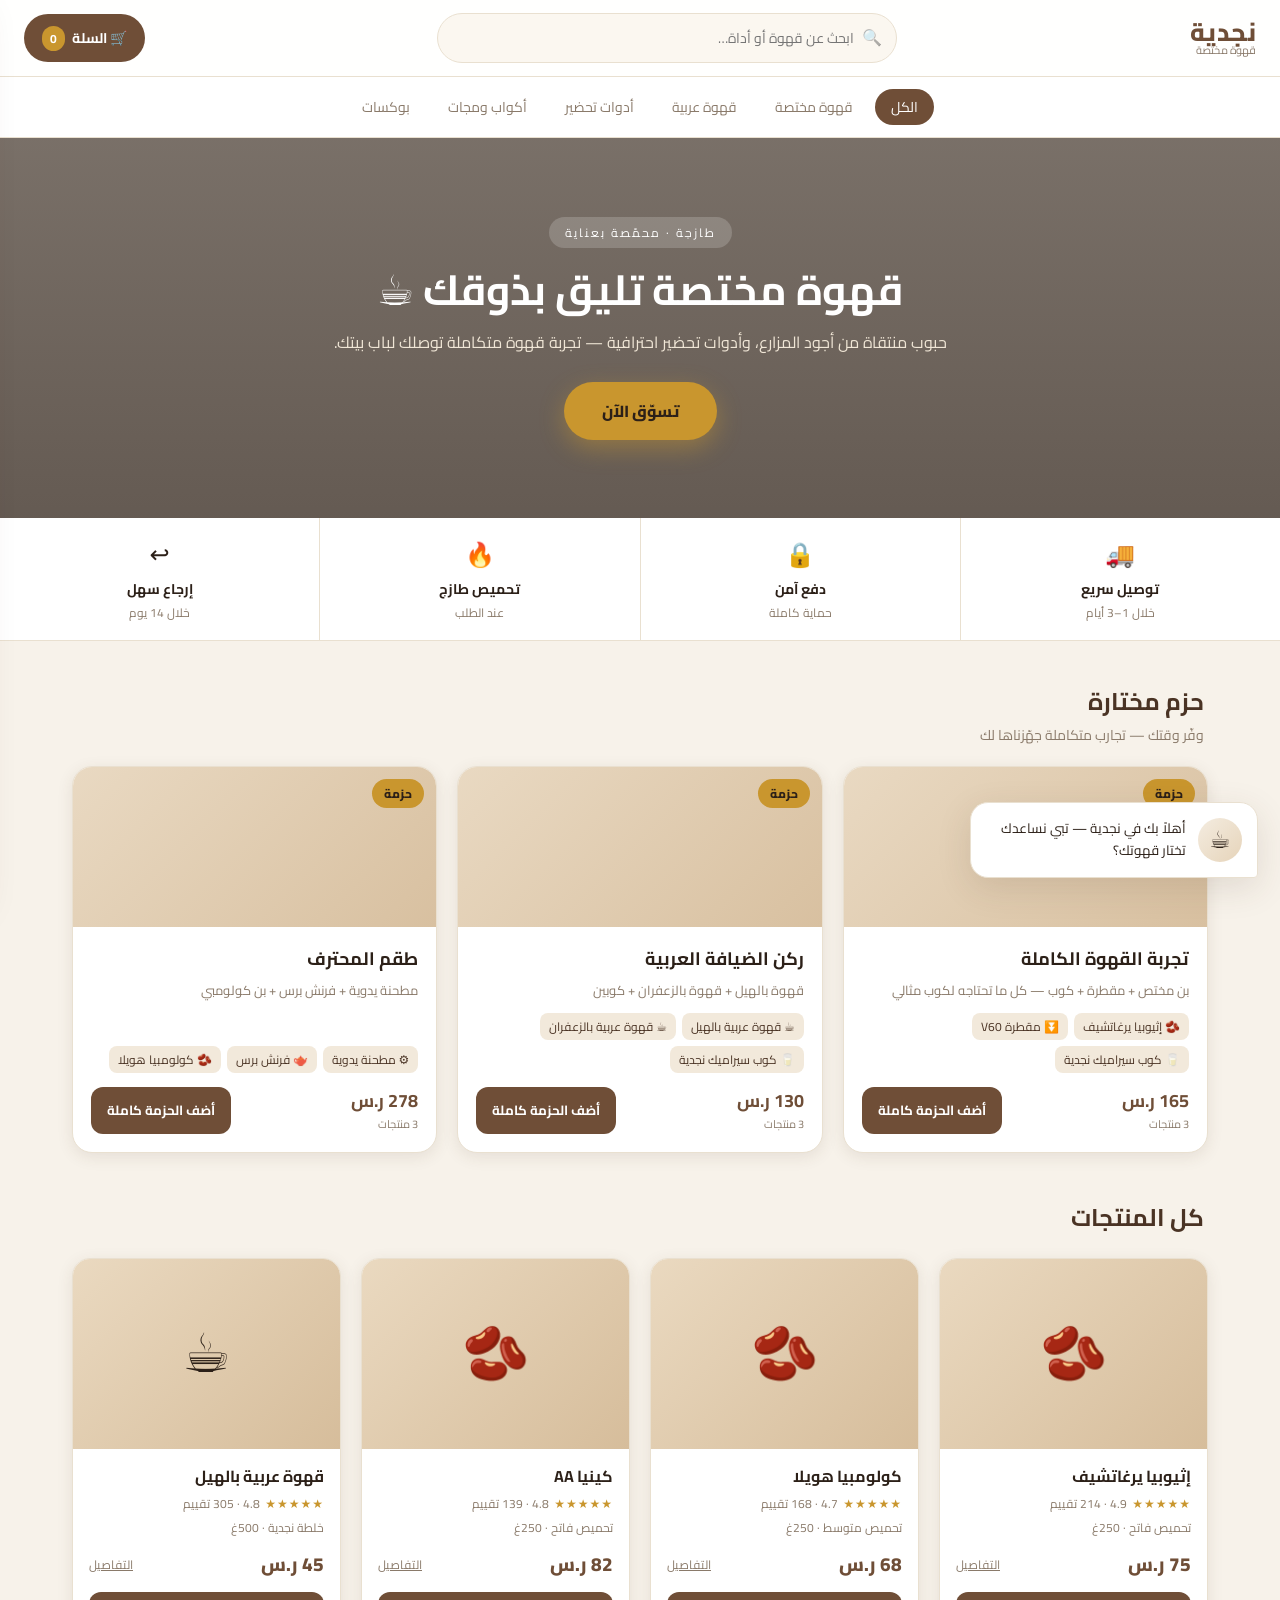
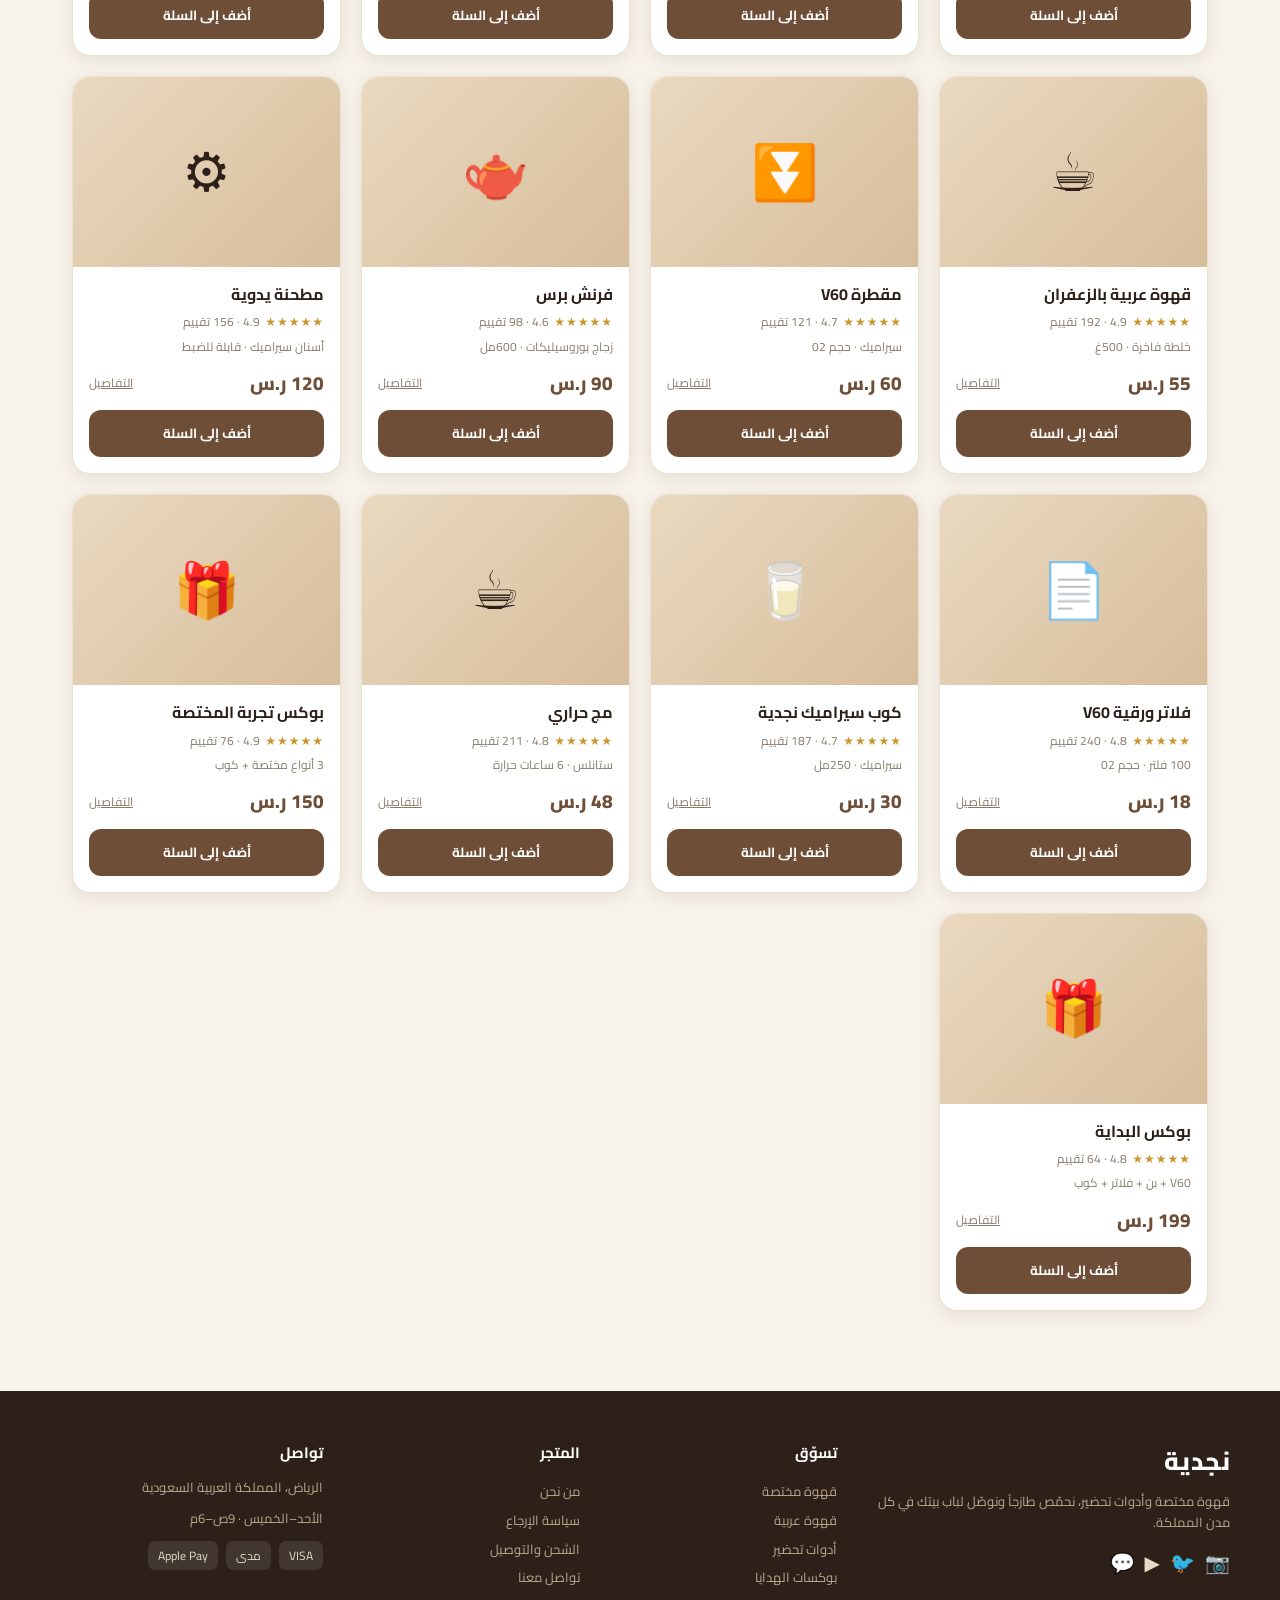
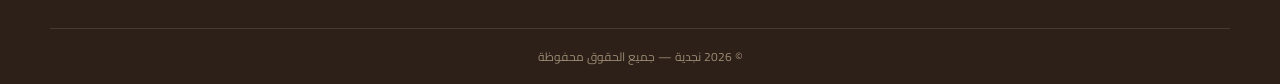
==== index.html @ 52abb66b "Full realistic storefront: images, bundles, complements, refined levels rail - Level progress derive" ====
<!DOCTYPE html>
<html lang="ar" dir="rtl">
<head>
<meta charset="UTF-8" />
<meta name="viewport" content="width=device-width, initial-scale=1" />
<title>نجدية ☕ — قهوة مختصة وأدوات تحضير</title>
<link rel="preconnect" href="https://fonts.googleapis.com" />
<link href="https://fonts.googleapis.com/css2?family=Cairo:wght@400;600;700;800&display=swap" rel="stylesheet" />
<link rel="stylesheet" href="styles.css" />
</head>
<body>

  <header class="topbar">
    <div class="brand">
      <span class="logo">نجدية</span>
      <span class="logo-sub">قهوة مختصة</span>
    </div>
    <div class="search">
      <input id="searchInput" type="search" placeholder="ابحث عن قهوة أو أداة…" />
      <span class="search-ic">🔍</span>
    </div>
    <button id="cartBtn" class="cart-btn">
      🛒 <span class="cart-btn-txt">السلة</span> <span id="cartCount" class="cart-count">0</span>
    </button>
  </header>

  <nav class="nav">
    <a href="#" data-cat="all" class="nav-link active">الكل</a>
    <a href="#" data-cat="specialty">قهوة مختصة</a>
    <a href="#" data-cat="arabic">قهوة عربية</a>
    <a href="#" data-cat="tools">أدوات تحضير</a>
    <a href="#" data-cat="cups">أكواب ومجات</a>
    <a href="#" data-cat="bundle">بوكسات</a>
  </nav>

  <section class="hero">
    <div class="hero-inner">
      <span class="hero-kicker">طازجة · محمّصة بعناية</span>
      <h1>قهوة مختصة تليق بذوقك ☕</h1>
      <p>حبوب منتقاة من أجود المزارع، وأدوات تحضير احترافية — تجربة قهوة متكاملة توصلك لباب بيتك.</p>
      <button class="hero-btn" id="heroBtn">تسوّق الآن</button>
    </div>
  </section>

  <div class="trust">
    <div><span>🚚</span><b>توصيل سريع</b><small>خلال 1–3 أيام</small></div>
    <div><span>🔒</span><b>دفع آمن</b><small>حماية كاملة</small></div>
    <div><span>🔥</span><b>تحميص طازج</b><small>عند الطلب</small></div>
    <div><span>↩️</span><b>إرجاع سهل</b><small>خلال 14 يوم</small></div>
  </div>

  <main>
    <section class="bundles-sec" id="bundlesSec">
      <div class="sec-head">
        <h2>حزم مختارة</h2>
        <p>وفّر وقتك — تجارب متكاملة جهّزناها لك</p>
      </div>
      <div id="bundles" class="bundles"></div>
    </section>

    <section>
      <div class="sec-head">
        <h2 id="catTitle">كل المنتجات</h2>
      </div>
      <div id="products" class="grid"></div>
      <p id="noResults" class="no-results hidden">لا توجد نتائج مطابقة 🔍</p>
    </section>
  </main>

  <footer class="site-footer">
    <div class="foot-grid">
      <div>
        <span class="logo">نجدية</span>
        <p>قهوة مختصة وأدوات تحضير، نحمّص طازجاً ونوصّل لباب بيتك في كل مدن المملكة.</p>
        <div class="socials"><span>📷</span><span>🐦</span><span>▶️</span><span>💬</span></div>
      </div>
      <div>
        <h4>تسوّق</h4>
        <a href="#">قهوة مختصة</a><a href="#">قهوة عربية</a>
        <a href="#">أدوات تحضير</a><a href="#">بوكسات الهدايا</a>
      </div>
      <div>
        <h4>المتجر</h4>
        <a href="#">من نحن</a><a href="#">سياسة الإرجاع</a>
        <a href="#">الشحن والتوصيل</a><a href="#">تواصل معنا</a>
      </div>
      <div>
        <h4>تواصل</h4>
        <p>الرياض، المملكة العربية السعودية</p>
        <p>الأحد–الخميس · 9ص–6م</p>
        <div class="pay"><span>VISA</span><span>مدى</span><span>Apple&nbsp;Pay</span></div>
      </div>
    </div>
    <div class="foot-bottom">© 2026 نجدية — جميع الحقوق محفوظة</div>
  </footer>

  <!-- لوحة السلة -->
  <aside id="cartPanel" class="cart-panel">
    <div class="cart-head">
      <h3>سلة المشتريات</h3>
      <button id="closeCart" class="icon-btn">✕</button>
    </div>
    <div class="cart-scroll">
      <div id="lockedReward" class="locked-reward hidden"></div>
      <div id="cartItems" class="cart-items"></div>
      <div id="smartBundle" class="smart-bundle hidden"></div>
      <div id="complements" class="complements hidden">
        <h4>يكمّل طلبك</h4>
        <div id="compRow" class="comp-row"></div>
      </div>
    </div>
    <div class="cart-foot">
      <div class="cart-total">
        <span>الإجمالي</span>
        <strong id="cartTotal">0 ر.س</strong>
      </div>
      <button id="checkoutBtn" class="checkout-btn">إتمام الشراء</button>
    </div>
  </aside>
  <div id="overlay" class="overlay hidden"></div>

  <!-- فقاعة المساعد -->
  <div id="aiBubble" class="ai-bubble">
    <div class="bubble-avatar">☕</div>
    <div class="bubble-text" id="bubbleText">أهلاً بك في نجدية — تبي نساعدك تختار قهوتك؟</div>
  </div>

  <!-- شريط المستويات العمودي -->
  <div id="aiLevels" class="ai-levels hidden">
    <div class="lvl-rail">
      <div class="lvl-track"><i id="lvlFill"></i></div>
      <div class="lvl-nodes">
        <div class="lvl-node" data-i="3"><b class="lvl-name">محترف</b><span class="lvl-dot">🏆</span></div>
        <div class="lvl-node" data-i="2"><b class="lvl-name">خبير</b><span class="lvl-dot">🔥</span></div>
        <div class="lvl-node" data-i="1"><b class="lvl-name">هاوي</b><span class="lvl-dot">☕</span></div>
        <div class="lvl-node" data-i="0"><b class="lvl-name">مبتدئ</b><span class="lvl-dot">🌱</span></div>
      </div>
    </div>
  </div>

  <div id="toasts" class="toasts"></div>

  <!-- تفاصيل المنتج -->
  <div id="detailModal" class="modal hidden">
    <div class="modal-card detail-card">
      <button id="detailClose" class="modal-x">✕</button>
      <div id="detailBody"></div>
    </div>
  </div>

  <!-- لحظة الاحتفال -->
  <div id="celebrateModal" class="modal hidden">
    <div class="celebrate-card">
      <div class="confetti" id="confetti"></div>
      <div class="celebrate-emoji">🎉</div>
      <h3>تهانينا!</h3>
      <p>فُتح لك <strong>نظام المستويات</strong> — كل منتج يرفع مستواك ويفتح مزايا أجمل!</p>
      <div class="celebrate-badge">🌱 مبتدئ</div>
      <button id="celebrateClose" class="checkout-btn">يلا نبدأ ☕</button>
    </div>
  </div>

  <!-- الروليت -->
  <div id="rouletteModal" class="modal hidden">
    <div class="modal-card roulette-card">
      <h3>🎡 عجلة الحظ</h3>
      <p class="muted">جرّب حظك بمكافأة تكمّل تجربتك!</p>
      <div class="wheel-wrap">
        <div class="wheel-pointer">▼</div>
        <canvas id="wheel" width="320" height="320"></canvas>
      </div>
      <button id="spinBtn" class="spin-btn">أدر العجلة</button>
      <button id="skipRoulette" class="link-btn">لا شكراً، تخطّي</button>
    </div>
  </div>

  <!-- المكافأة + المؤقت -->
  <div id="rewardModal" class="modal hidden">
    <div class="modal-card">
      <div class="reward-emoji" id="rewardEmoji">🎁</div>
      <h3>تم حفظ مكافأتك</h3>
      <p class="reward-label" id="rewardLabel"></p>
      <div class="timer-box">
        <span>تنتهي خلال</span><strong id="timerValue">60</strong><span>ثانية</span>
      </div>
      <p class="muted">☕ أضف منتجاً واحداً لتفعيل مكافأتك المعلّقة</p>
      <button id="rewardGoShopping" class="checkout-btn">تصفّح المنتجات</button>
    </div>
  </div>

  <!-- تأكيد الطلب -->
  <div id="orderModal" class="modal hidden">
    <div class="modal-card">
      <div class="reward-emoji">✅</div>
      <h3>تم استلام طلبك!</h3>
      <p class="muted">شكراً لتسوّقك من نجدية. سيصلك تأكيد ورقم تتبّع قريباً.</p>
      <p class="order-no" id="orderNo"></p>
      <button id="orderClose" class="checkout-btn">متابعة التسوّق</button>
    </div>
  </div>

  <script src="data.js"></script>
  <script src="app.js"></script>
</body>
</html>
---- styles.css ----
:root{
  --bg:#f7f2ea; --card:#fff; --ink:#2c2018; --muted:#8a7a6a;
  --brand:#6f4e37; --brand-d:#4a3324; --accent:#c9962e; --good:#3c8a4e;
  --line:#e9e0d0; --shadow:0 10px 34px rgba(80,55,35,.13);
  --shadow-sm:0 4px 16px rgba(80,55,35,.10);
}
*{box-sizing:border-box;margin:0;padding:0}
html{scroll-behavior:smooth}
body{font-family:"Cairo",system-ui,sans-serif;background:var(--bg);color:var(--ink);line-height:1.6}
a{color:inherit;text-decoration:none}
img{display:block;max-width:100%}

/* هيدر */
.topbar{position:sticky;top:0;z-index:40;display:flex;align-items:center;gap:18px;
  padding:13px 24px;background:rgba(255,255,255,.95);backdrop-filter:blur(10px);
  border-bottom:1px solid var(--line)}
.brand{display:flex;flex-direction:column;line-height:1.05}
.logo{font-weight:800;font-size:25px;color:var(--brand);letter-spacing:.5px}
.logo-sub{font-size:11px;color:var(--muted)}
.search{flex:1;max-width:460px;position:relative;margin:0 auto}
.search input{width:100%;border:1px solid var(--line);background:#fbf7f0;border-radius:999px;
  padding:11px 42px 11px 16px;font-family:inherit;font-size:14px;outline:none}
.search input:focus{border-color:var(--accent)}
.search-ic{position:absolute;right:15px;top:50%;transform:translateY(-50%);opacity:.5}
.cart-btn{background:var(--brand);color:#fff;border:0;padding:11px 18px;border-radius:999px;
  font-family:inherit;font-weight:700;cursor:pointer;font-size:14px;white-space:nowrap}
.cart-btn:hover{background:var(--brand-d)}
.cart-count{background:var(--accent);border-radius:999px;padding:1px 8px;font-size:12px;margin-inline-start:4px}

.nav{display:flex;gap:6px;justify-content:center;flex-wrap:wrap;padding:12px 16px;
  background:#fff;border-bottom:1px solid var(--line);position:sticky;top:57px;z-index:39}
.nav a{padding:7px 16px;border-radius:999px;font-size:14px;color:var(--muted);transition:.2s}
.nav a:hover{background:#f1e8da}
.nav a.active{background:var(--brand);color:#fff}

/* هيرو */
.hero{position:relative;min-height:380px;display:flex;align-items:center;
  background:linear-gradient(rgba(44,32,24,.62),rgba(44,32,24,.72)),
   url("https://images.unsplash.com/photo-1495474472287-4d71bcdd2085?auto=format&fit=crop&w=1600&q=80") center/cover;
  color:#fff;text-align:center;padding:60px 20px}
.hero-inner{max-width:680px;margin:0 auto}
.hero-kicker{display:inline-block;font-size:12px;letter-spacing:2px;background:rgba(255,255,255,.18);
  padding:6px 16px;border-radius:999px;margin-bottom:16px}
.hero h1{font-size:42px;line-height:1.25}
.hero p{margin-top:14px;font-size:16px;color:#f0e6d6}
.hero-btn{margin-top:26px;background:var(--accent);color:#2c2018;border:0;padding:14px 38px;
  border-radius:999px;font-family:inherit;font-weight:800;font-size:16px;cursor:pointer;
  box-shadow:0 8px 24px rgba(201,150,46,.45);transition:.2s}
.hero-btn:hover{transform:translateY(-2px)}

/* شريط الثقة */
.trust{display:grid;grid-template-columns:repeat(4,1fr);gap:1px;background:var(--line);
  border-bottom:1px solid var(--line)}
.trust div{background:#fff;display:flex;flex-direction:column;align-items:center;gap:3px;padding:18px 8px}
.trust span{font-size:24px}.trust b{font-size:14px}.trust small{color:var(--muted);font-size:12px}

main{max-width:1180px;margin:0 auto;padding:34px 22px 80px}
.sec-head{margin:8px 4px 20px}
.sec-head h2{font-size:24px;color:var(--brand-d)}
.sec-head p{color:var(--muted);font-size:14px;margin-top:2px}

/* الحزم */
.bundles-sec{margin-bottom:46px}
.bundles{display:grid;grid-template-columns:repeat(auto-fit,minmax(280px,1fr));gap:20px}
.bundle-card{background:var(--card);border:1px solid var(--line);border-radius:20px;
  overflow:hidden;display:flex;flex-direction:column;box-shadow:var(--shadow-sm);transition:.2s}
.bundle-card:hover{transform:translateY(-4px);box-shadow:var(--shadow)}
.bundle-card .bimg{height:160px;position:relative;background:linear-gradient(135deg,#e9d9c2,#d8c0a0)}
.bundle-card .bimg img{width:100%;height:100%;object-fit:cover}
.bundle-card .btag{position:absolute;top:12px;right:12px;background:var(--accent);color:#2c2018;
  font-size:12px;font-weight:800;padding:5px 12px;border-radius:999px}
.bundle-body{padding:18px;display:flex;flex-direction:column;flex:1}
.bundle-body h3{font-size:18px}
.bundle-body .tg{font-size:13px;color:var(--muted);flex:1;margin:6px 0 12px}
.bundle-items{display:flex;gap:6px;margin-bottom:14px;flex-wrap:wrap}
.bundle-items span{font-size:12px;background:#f2e9db;border-radius:8px;padding:4px 9px;color:var(--brand-d)}
.bundle-foot{display:flex;align-items:center;justify-content:space-between;gap:10px}
.bundle-foot .bprice b{font-size:18px;color:var(--brand)}
.bundle-foot .bprice small{display:block;font-size:11px;color:var(--muted)}
.bundle-add{background:var(--brand);color:#fff;border:0;border-radius:12px;padding:11px 16px;
  font-family:inherit;font-weight:700;cursor:pointer;transition:.2s;white-space:nowrap}
.bundle-add:hover{background:var(--brand-d)}

/* شبكة المنتجات */
.grid{display:grid;grid-template-columns:repeat(auto-fill,minmax(232px,1fr));gap:20px}
.card{background:var(--card);border:1px solid var(--line);border-radius:18px;
  overflow:hidden;display:flex;flex-direction:column;transition:.2s;box-shadow:var(--shadow-sm)}
.card:hover{transform:translateY(-4px);box-shadow:var(--shadow)}
.card .pimg{position:relative;height:190px;background:linear-gradient(135deg,#ead9c0,#d6bd9b);
  display:flex;align-items:center;justify-content:center;font-size:54px;cursor:pointer}
.card .pimg img,.bimg img,.detail-img img,.comp-card .cimg img,.ci .ce img{
  position:absolute;inset:0;width:100%;height:100%;object-fit:cover}
.detail-img{position:relative}.comp-card .cimg{position:relative;overflow:hidden}
.ci .ce{position:relative;overflow:hidden}
.reco-tag{position:absolute;top:10px;right:10px;font-size:11px;background:#fff;color:#9a6b12;
  border:1px solid #ecd9a8;padding:4px 9px;border-radius:999px;font-weight:700;box-shadow:var(--shadow-sm)}
.card-body{padding:15px 16px 16px;display:flex;flex-direction:column;flex:1}
.card-body h3{font-size:16px;cursor:pointer}
.card-body h3:hover{color:var(--brand)}
.rating{display:flex;align-items:center;gap:5px;font-size:12px;color:var(--muted);margin:5px 0}
.stars{color:var(--accent);letter-spacing:1px}
.card .meta{font-size:12px;color:var(--muted);flex:1}
.price-row{display:flex;align-items:center;justify-content:space-between;margin:12px 0 12px}
.price{font-weight:800;color:var(--brand);font-size:19px}
.detail-link{font-size:12px;color:var(--muted);cursor:pointer;text-decoration:underline}
.add-btn{background:var(--brand);color:#fff;border:0;border-radius:12px;padding:11px;
  font-family:inherit;font-weight:700;cursor:pointer;transition:.2s}
.add-btn:hover{background:var(--brand-d)}
.no-results{text-align:center;color:var(--muted);padding:50px 10px;font-size:16px}

/* فوتر */
.site-footer{background:#2c2018;color:#e7dac6;padding:50px 22px 0}
.foot-grid{max-width:1180px;margin:0 auto;display:grid;
  grid-template-columns:1.6fr 1fr 1fr 1.2fr;gap:30px}
.foot-grid .logo{color:#fff}
.foot-grid p{font-size:13px;color:#bba88f;margin-top:10px}
.foot-grid h4{margin-bottom:12px;color:#fff;font-size:15px}
.foot-grid a{display:block;font-size:13px;color:#bba88f;padding:4px 0}
.foot-grid a:hover{color:#fff}
.socials{display:flex;gap:10px;margin-top:14px;font-size:20px}
.pay{display:flex;gap:8px;margin-top:12px;flex-wrap:wrap}
.pay span{background:rgba(255,255,255,.1);padding:5px 10px;border-radius:7px;font-size:12px}
.foot-bottom{max-width:1180px;margin:36px auto 0;border-top:1px solid rgba(255,255,255,.12);
  padding:18px 0;text-align:center;font-size:12px;color:#9c8a72}

/* السلة — تفتح من اليسار */
.overlay{position:fixed;inset:0;background:rgba(30,20,12,.5);z-index:50}
.cart-panel{position:fixed;top:0;left:0;height:100%;width:390px;max-width:92vw;
  background:var(--bg);z-index:60;transform:translateX(-105%);transition:.32s cubic-bezier(.4,0,.2,1);
  display:flex;flex-direction:column;box-shadow:var(--shadow)}
.cart-panel.open{transform:translateX(0)}
.cart-head{display:flex;justify-content:space-between;align-items:center;
  padding:18px;border-bottom:1px solid var(--line);background:#fff}
.icon-btn{background:none;border:0;font-size:18px;cursor:pointer;color:var(--muted)}
.cart-scroll{flex:1;overflow:auto;padding:14px}
.ci{display:flex;gap:12px;align-items:center;background:#fff;border:1px solid var(--line);
  border-radius:14px;padding:10px;margin-bottom:10px}
.ci .ce{width:52px;height:52px;border-radius:10px;object-fit:cover;background:#ead9c0;
  display:flex;align-items:center;justify-content:center;font-size:26px;flex:0 0 52px}
.ci .cinfo{flex:1}.ci .cinfo b{font-size:14px}.ci .cinfo span{font-size:12px;color:var(--muted)}
.ci .qty{display:flex;align-items:center;gap:8px}
.ci .qty button{width:27px;height:27px;border-radius:8px;border:1px solid var(--line);
  background:#fff;cursor:pointer;font-weight:700}
.cart-empty{text-align:center;color:var(--muted);padding:46px 10px}
.cart-foot{border-top:1px solid var(--line);padding:18px;background:#fff}
.cart-total{display:flex;justify-content:space-between;margin-bottom:12px;font-size:16px}
.checkout-btn{width:100%;background:var(--brand);color:#fff;border:0;padding:14px;
  border-radius:14px;font-family:inherit;font-weight:800;font-size:15px;cursor:pointer;transition:.2s}
.checkout-btn:hover{background:var(--brand-d)}

.locked-reward{padding:14px;border:1px dashed var(--accent);border-radius:14px;
  background:#fdf6e6;margin-bottom:12px}
.locked-reward .lr-top{display:flex;align-items:center;gap:10px;font-weight:700}
.locked-reward.activated{border-style:solid;border-color:var(--good);background:#eef7ef}
.lr-state{font-size:12px;color:var(--muted);margin-top:6px}

/* حزمة ذكية داخل السلة */
.smart-bundle{background:linear-gradient(135deg,#fff,#fbf2df);border:1px solid #ecd9a8;
  border-radius:16px;padding:15px;margin-top:6px}
.smart-bundle h4{font-size:14px;margin-bottom:4px;color:var(--brand-d)}
.smart-bundle p{font-size:12px;color:var(--muted);margin-bottom:12px}
.smart-bundle .sb-items{display:flex;gap:8px;margin-bottom:12px}
.smart-bundle .sb-items div{flex:1;text-align:center;background:#fff;border:1px solid var(--line);
  border-radius:10px;padding:8px 4px;font-size:11px}
.smart-bundle .sb-items span{font-size:22px;display:block;margin-bottom:3px}
.sb-btn{width:100%;background:var(--accent);color:#2c2018;border:0;border-radius:11px;
  padding:11px;font-family:inherit;font-weight:800;cursor:pointer}

/* يكمّل طلبك */
.complements{margin-top:18px}
.complements h4{font-size:14px;margin-bottom:10px;color:var(--brand-d)}
.comp-row{display:flex;gap:10px;overflow-x:auto;padding-bottom:6px}
.comp-card{flex:0 0 120px;background:#fff;border:1px solid var(--line);border-radius:13px;
  padding:8px;text-align:center}
.comp-card .cimg{height:70px;border-radius:9px;object-fit:cover;width:100%;background:#ead9c0;
  display:flex;align-items:center;justify-content:center;font-size:26px}
.comp-card b{font-size:12px;display:block;margin:7px 0 3px}
.comp-card small{font-size:12px;color:var(--brand);font-weight:700}
.comp-add{margin-top:7px;width:100%;background:#f1e8da;border:0;border-radius:8px;padding:7px;
  font-family:inherit;font-size:12px;font-weight:700;cursor:pointer;color:var(--brand-d)}
.comp-add:hover{background:var(--brand);color:#fff}

/* فقاعة المساعد */
.ai-bubble{position:fixed;right:22px;bottom:22px;z-index:45;background:#fff;
  border:1px solid var(--line);border-radius:18px 18px 4px 18px;padding:15px;width:288px;
  box-shadow:var(--shadow);display:flex;gap:12px;align-items:center;
  animation:floaty 3.6s ease-in-out infinite}
@keyframes floaty{0%,100%{transform:translateY(0)}50%{transform:translateY(-9px)}}
.bubble-avatar{font-size:24px;width:44px;height:44px;flex:0 0 44px;border-radius:50%;
  background:linear-gradient(135deg,#f4ece0,#e6d4ba);display:flex;align-items:center;
  justify-content:center;animation:pulse 2.6s ease-in-out infinite}
@keyframes pulse{0%,100%{box-shadow:0 0 0 0 rgba(201,150,46,.4)}50%{box-shadow:0 0 0 11px rgba(201,150,46,0)}}
.bubble-text{font-size:13.5px}

/* ====== شريط المستويات الفني ====== */
.ai-levels{position:fixed;right:20px;top:50%;transform:translateY(-50%);z-index:44;
  background:rgba(255,255,255,.72);backdrop-filter:blur(14px);
  border:1px solid rgba(255,255,255,.7);border-radius:30px;padding:22px 16px;
  box-shadow:0 14px 40px rgba(80,55,35,.22);animation:railIn .5s cubic-bezier(.34,1.56,.64,1)}
@keyframes railIn{from{opacity:0;transform:translateY(-50%) scale(.8)}to{opacity:1;transform:translateY(-50%) scale(1)}}
.lvl-rail{display:flex;gap:16px;align-items:stretch;height:300px}
.lvl-track{position:relative;width:8px;border-radius:999px;background:#e8ddca;overflow:hidden}
.lvl-track i{position:absolute;bottom:0;left:0;width:100%;height:0;border-radius:999px;
  background:linear-gradient(to top,var(--good),var(--accent) 70%,#f0c34d);
  transition:height .7s cubic-bezier(.34,1.4,.64,1)}
.lvl-track i::after{content:"";position:absolute;inset:0;border-radius:999px;
  background:linear-gradient(to top,transparent,rgba(255,255,255,.65),transparent);
  background-size:100% 60px;animation:shimmer 2s linear infinite}
@keyframes shimmer{0%{background-position:0 -60px}100%{background-position:0 320px}}
.lvl-nodes{display:flex;flex-direction:column;justify-content:space-between}
.lvl-node{display:flex;align-items:center;gap:10px;justify-content:flex-end;
  transition:.4s cubic-bezier(.34,1.56,.64,1);opacity:.4}
.lvl-name{font-size:12px;font-weight:800;color:var(--brand-d);
  opacity:0;transform:translateX(8px);transition:.35s;white-space:nowrap}
.lvl-dot{width:42px;height:42px;flex:0 0 42px;border-radius:50%;background:#efe5d4;
  display:flex;align-items:center;justify-content:center;font-size:20px;
  border:2px solid transparent;transition:.4s}
.lvl-node.done{opacity:1}
.lvl-node.done .lvl-dot{background:linear-gradient(135deg,var(--good),#5aa86b);
  color:#fff;border-color:#fff}
.lvl-node.active{opacity:1;transform:scale(1.06)}
.lvl-node.active .lvl-name{opacity:1;transform:translateX(0);color:var(--brand)}
.lvl-node.active .lvl-dot{background:linear-gradient(135deg,var(--accent),var(--brand));
  color:#fff;border-color:#fff;font-size:22px;
  box-shadow:0 0 0 0 rgba(201,150,46,.55);animation:nodePulse 1.8s ease-out infinite}
@keyframes nodePulse{0%{box-shadow:0 0 0 0 rgba(201,150,46,.55)}70%{box-shadow:0 0 0 16px rgba(201,150,46,0)}100%{box-shadow:0 0 0 0 rgba(201,150,46,0)}}
.lvl-node.bump{animation:bump .55s cubic-bezier(.34,1.7,.64,1)}
@keyframes bump{0%{transform:scale(1.06)}40%{transform:scale(1.35)}100%{transform:scale(1.06)}}

/* إشعارات */
.toasts{position:fixed;top:72px;left:18px;z-index:80;display:flex;flex-direction:column;gap:10px}
.toast{background:#2c2018;color:#fff;padding:14px 18px;border-radius:14px;font-size:14px;
  max-width:330px;box-shadow:var(--shadow);animation:pop .3s}
.toast.good{background:var(--good)}.toast.gold{background:var(--accent);color:#2c2018}

/* مودالات */
.modal{position:fixed;inset:0;z-index:90;background:rgba(30,20,12,.58);
  display:flex;align-items:center;justify-content:center;padding:20px}
.modal-card{background:#fff;border-radius:22px;padding:28px;max-width:400px;width:100%;
  text-align:center;box-shadow:var(--shadow);animation:pop .3s;position:relative}
.modal-card h3{font-size:22px;margin-bottom:6px;color:var(--brand-d)}
.muted{color:var(--muted);font-size:13px}
.modal-x{position:absolute;top:14px;left:14px;background:none;border:0;font-size:18px;
  cursor:pointer;color:var(--muted)}
@keyframes pop{from{transform:scale(.7);opacity:0}to{transform:scale(1);opacity:1}}

.detail-card{max-width:560px;text-align:right;padding:0;overflow:hidden}
.detail-img{height:240px;background:linear-gradient(135deg,#ead9c0,#d6bd9b)}
.detail-img img{width:100%;height:100%;object-fit:cover}
.detail-in{padding:24px}
.detail-in h3{font-size:23px}
.detail-in .d-desc{color:var(--muted);font-size:14px;margin:10px 0 16px}
.detail-in .d-price{font-size:24px;font-weight:800;color:var(--brand);margin-bottom:16px}
.detail-in .add-btn{width:100%;padding:14px;font-size:15px}
.d-comp{margin-top:20px;border-top:1px solid var(--line);padding-top:16px}
.d-comp h4{font-size:14px;margin-bottom:10px}

.wheel-wrap{position:relative;width:320px;height:320px;margin:18px auto}
.wheel-pointer{position:absolute;top:-6px;left:50%;transform:translateX(-50%);
  font-size:26px;color:var(--brand-d);z-index:2}
#wheel{transition:transform 4.6s cubic-bezier(.17,.67,.2,1)}
.spin-btn{background:var(--accent);color:#2c2018;border:0;padding:14px 30px;border-radius:14px;
  font-family:inherit;font-weight:800;font-size:16px;cursor:pointer}
.spin-btn:disabled{opacity:.5;cursor:not-allowed}
.link-btn{display:block;margin:14px auto 0;background:none;border:0;color:var(--muted);
  cursor:pointer;font-family:inherit;font-size:13px;text-decoration:underline}
.reward-emoji{font-size:60px}
.reward-label{font-size:18px;font-weight:800;color:var(--accent);margin:6px 0}
.timer-box{margin:14px 0;font-size:14px;color:var(--muted)}
.timer-box strong{font-size:30px;color:var(--brand-d);display:inline-block;margin:0 6px}
.order-no{font-weight:800;color:var(--brand);margin:10px 0 4px;letter-spacing:1px}

.celebrate-card{position:relative;background:#fff;border-radius:26px;padding:40px 30px;
  max-width:400px;width:100%;text-align:center;box-shadow:var(--shadow);
  animation:pop .45s;overflow:hidden}
.celebrate-emoji{font-size:66px;animation:bounce 1.1s ease-in-out infinite}
@keyframes bounce{0%,100%{transform:translateY(0)}50%{transform:translateY(-14px)}}
.celebrate-card h3{font-size:28px;color:var(--brand-d);margin:6px 0}
.celebrate-card p{font-size:14px;color:var(--muted)}
.celebrate-card p strong{color:var(--accent)}
.celebrate-badge{display:inline-block;background:linear-gradient(135deg,var(--accent),var(--brand));
  color:#fff;padding:9px 26px;border-radius:999px;font-weight:800;margin:16px 0 22px;
  box-shadow:0 6px 18px rgba(201,150,46,.4)}
.confetti{position:absolute;inset:0;pointer-events:none;overflow:hidden}
.confetti i{position:absolute;top:-14px;width:9px;height:15px;border-radius:2px;opacity:.95;
  animation:fall linear forwards}
@keyframes fall{to{transform:translateY(560px) rotate(620deg);opacity:0}}

.hidden{display:none!important}

@media(max-width:860px){
  .foot-grid{grid-template-columns:1fr 1fr}
  .hero h1{font-size:30px}
}
@media(max-width:760px){
  .topbar{flex-wrap:wrap;gap:12px}
  .search{order:3;max-width:100%;flex:1 1 100%}
  .nav{top:0;position:static}
  .trust{grid-template-columns:1fr 1fr}
  .cart-btn-txt{display:none}
  .ai-levels{display:none}
  .ai-bubble{width:236px;right:12px;bottom:12px}
  .foot-grid{grid-template-columns:1fr}
}
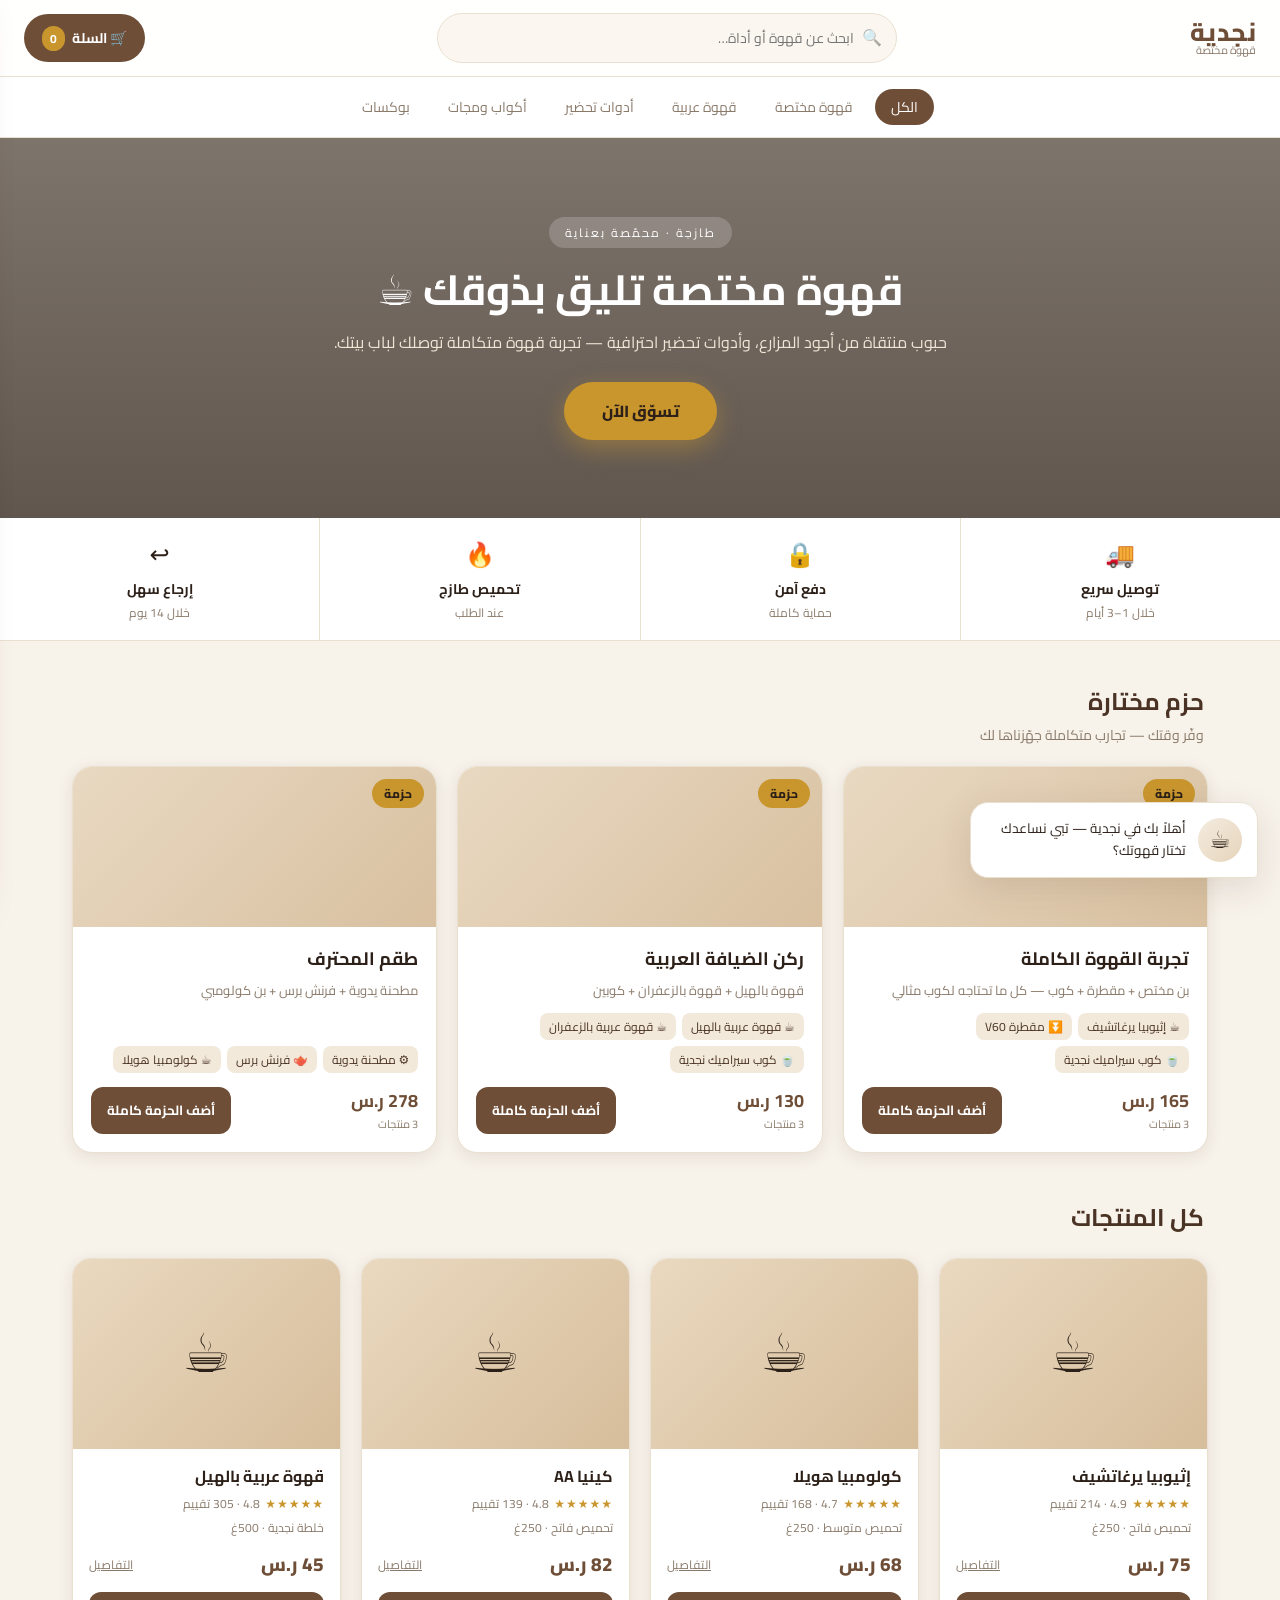
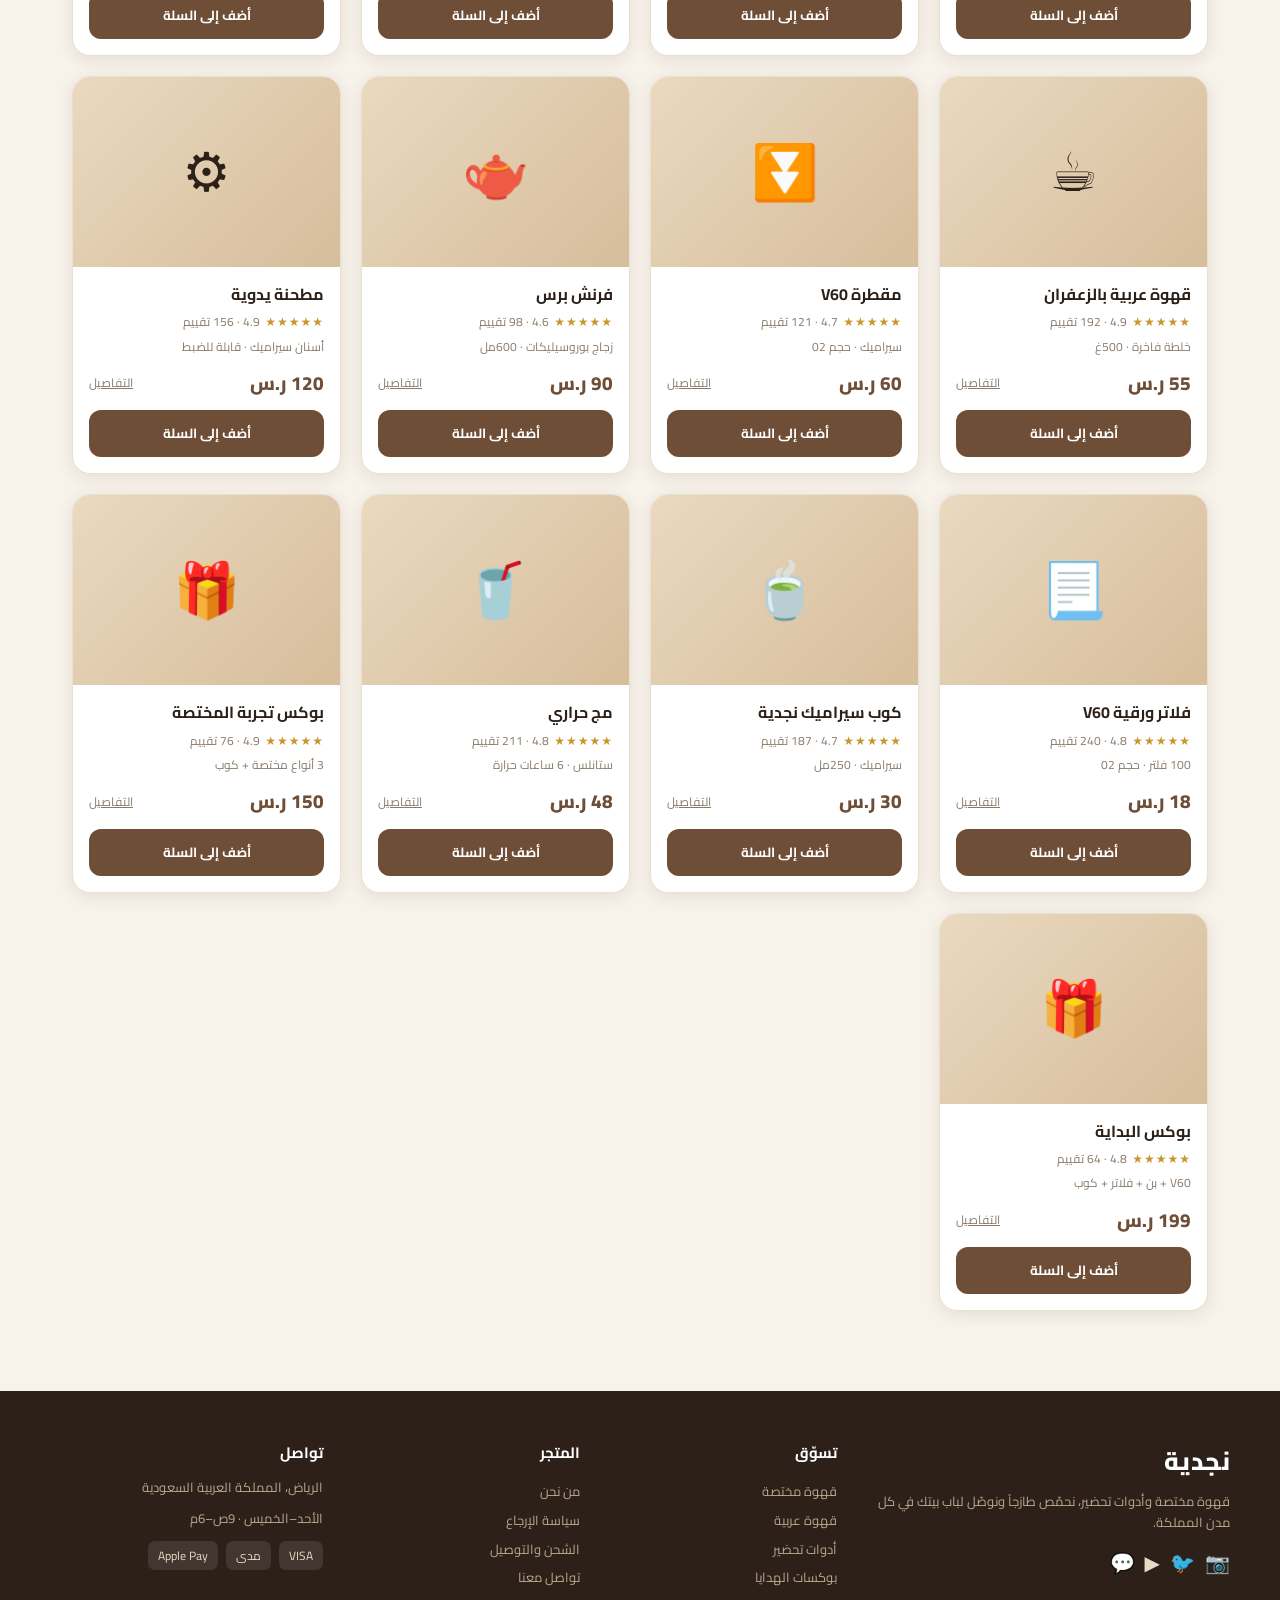
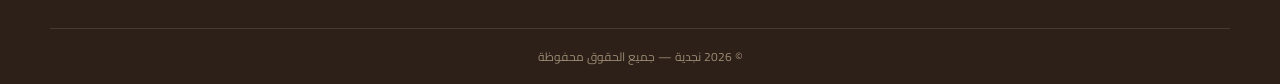
==== commit 68469e29: "Horizontal sticky levels bar, product-matched images, modal & cart polish - Levels: full-width horiz" ====
--- a/index.html
+++ b/index.html
@@ -33,6 +33,19 @@
     <a href="#" data-cat="bundle">بوكسات</a>
   </nav>
 
+  <!-- شريط المستويات الأفقي الثابت -->
+  <div id="aiLevels" class="ai-levels hidden">
+    <div class="lvl-bar">
+      <div class="lvl-line"><i id="lvlFill"></i></div>
+      <div class="lvl-nodes">
+        <div class="lvl-node" data-i="0"><span class="lvl-dot">🌱</span><b class="lvl-name">مبتدئ</b></div>
+        <div class="lvl-node" data-i="1"><span class="lvl-dot">☕</span><b class="lvl-name">هاوي</b></div>
+        <div class="lvl-node" data-i="2"><span class="lvl-dot">🔥</span><b class="lvl-name">خبير</b></div>
+        <div class="lvl-node" data-i="3"><span class="lvl-dot">🏆</span><b class="lvl-name">محترف</b></div>
+      </div>
+    </div>
+  </div>
+
   <section class="hero">
     <div class="hero-inner">
       <span class="hero-kicker">طازجة · محمّصة بعناية</span>
@@ -104,10 +117,6 @@
       <div id="lockedReward" class="locked-reward hidden"></div>
       <div id="cartItems" class="cart-items"></div>
       <div id="smartBundle" class="smart-bundle hidden"></div>
-      <div id="complements" class="complements hidden">
-        <h4>يكمّل طلبك</h4>
-        <div id="compRow" class="comp-row"></div>
-      </div>
     </div>
     <div class="cart-foot">
       <div class="cart-total">
@@ -123,19 +132,6 @@
   <div id="aiBubble" class="ai-bubble">
     <div class="bubble-avatar">☕</div>
     <div class="bubble-text" id="bubbleText">أهلاً بك في نجدية — تبي نساعدك تختار قهوتك؟</div>
-  </div>
-
-  <!-- شريط المستويات العمودي -->
-  <div id="aiLevels" class="ai-levels hidden">
-    <div class="lvl-rail">
-      <div class="lvl-track"><i id="lvlFill"></i></div>
-      <div class="lvl-nodes">
-        <div class="lvl-node" data-i="3"><b class="lvl-name">محترف</b><span class="lvl-dot">🏆</span></div>
-        <div class="lvl-node" data-i="2"><b class="lvl-name">خبير</b><span class="lvl-dot">🔥</span></div>
-        <div class="lvl-node" data-i="1"><b class="lvl-name">هاوي</b><span class="lvl-dot">☕</span></div>
-        <div class="lvl-node" data-i="0"><b class="lvl-name">مبتدئ</b><span class="lvl-dot">🌱</span></div>
-      </div>
-    </div>
   </div>
 
   <div id="toasts" class="toasts"></div>
@@ -177,7 +173,7 @@
   <!-- المكافأة + المؤقت -->
   <div id="rewardModal" class="modal hidden">
     <div class="modal-card">
-      <div class="reward-emoji" id="rewardEmoji">🎁</div>
+      <div class="reward-img" id="rewardImg"></div>
       <h3>تم حفظ مكافأتك</h3>
       <p class="reward-label" id="rewardLabel"></p>
       <div class="timer-box">
--- a/styles.css
+++ b/styles.css
@@ -35,8 +35,8 @@
 
 /* هيرو */
 .hero{position:relative;min-height:380px;display:flex;align-items:center;
-  background:linear-gradient(rgba(44,32,24,.62),rgba(44,32,24,.72)),
-   url("https://images.unsplash.com/photo-1495474472287-4d71bcdd2085?auto=format&fit=crop&w=1600&q=80") center/cover;
+  background:linear-gradient(rgba(44,32,24,.6),rgba(44,32,24,.74)),
+   url("https://loremflickr.com/1600/700/coffee,cafe,beans?lock=99") center/cover;
   color:#fff;text-align:center;padding:60px 20px}
 .hero-inner{max-width:680px;margin:0 auto}
 .hero-kicker{display:inline-block;font-size:12px;letter-spacing:2px;background:rgba(255,255,255,.18);
@@ -156,15 +156,20 @@
 
 /* حزمة ذكية داخل السلة */
 .smart-bundle{background:linear-gradient(135deg,#fff,#fbf2df);border:1px solid #ecd9a8;
-  border-radius:16px;padding:15px;margin-top:6px}
-.smart-bundle h4{font-size:14px;margin-bottom:4px;color:var(--brand-d)}
-.smart-bundle p{font-size:12px;color:var(--muted);margin-bottom:12px}
-.smart-bundle .sb-items{display:flex;gap:8px;margin-bottom:12px}
-.smart-bundle .sb-items div{flex:1;text-align:center;background:#fff;border:1px solid var(--line);
-  border-radius:10px;padding:8px 4px;font-size:11px}
-.smart-bundle .sb-items span{font-size:22px;display:block;margin-bottom:3px}
+  border-radius:16px;padding:13px;margin-top:6px;display:flex;gap:12px;align-items:center}
+.sb-img{width:74px;height:74px;flex:0 0 74px;border-radius:13px;position:relative;
+  overflow:hidden;background:linear-gradient(135deg,#ead9c0,#d6bd9b);display:flex;
+  align-items:center;justify-content:center;font-size:30px}
+.sb-img img{position:absolute;inset:0;width:100%;height:100%;object-fit:cover}
+.sb-in{flex:1;min-width:0}
+.sb-in h4{font-size:14px;color:var(--brand-d)}
+.sb-in p{font-size:12px;color:var(--muted);margin:4px 0 10px}
 .sb-btn{width:100%;background:var(--accent);color:#2c2018;border:0;border-radius:11px;
-  padding:11px;font-family:inherit;font-weight:800;cursor:pointer}
+  padding:10px;font-family:inherit;font-weight:800;cursor:pointer}
+.lr-top .lr-img{width:46px;height:46px;flex:0 0 46px;border-radius:10px;position:relative;
+  overflow:hidden;background:#ead9c0;display:flex;align-items:center;justify-content:center;
+  font-size:22px}
+.lr-top .lr-img img{position:absolute;inset:0;width:100%;height:100%;object-fit:cover}
 
 /* يكمّل طلبك */
 .complements{margin-top:18px}
@@ -192,40 +197,39 @@
 @keyframes pulse{0%,100%{box-shadow:0 0 0 0 rgba(201,150,46,.4)}50%{box-shadow:0 0 0 11px rgba(201,150,46,0)}}
 .bubble-text{font-size:13.5px}
 
-/* ====== شريط المستويات الفني ====== */
-.ai-levels{position:fixed;right:20px;top:50%;transform:translateY(-50%);z-index:44;
-  background:rgba(255,255,255,.72);backdrop-filter:blur(14px);
-  border:1px solid rgba(255,255,255,.7);border-radius:30px;padding:22px 16px;
-  box-shadow:0 14px 40px rgba(80,55,35,.22);animation:railIn .5s cubic-bezier(.34,1.56,.64,1)}
-@keyframes railIn{from{opacity:0;transform:translateY(-50%) scale(.8)}to{opacity:1;transform:translateY(-50%) scale(1)}}
-.lvl-rail{display:flex;gap:16px;align-items:stretch;height:300px}
-.lvl-track{position:relative;width:8px;border-radius:999px;background:#e8ddca;overflow:hidden}
-.lvl-track i{position:absolute;bottom:0;left:0;width:100%;height:0;border-radius:999px;
-  background:linear-gradient(to top,var(--good),var(--accent) 70%,#f0c34d);
-  transition:height .7s cubic-bezier(.34,1.4,.64,1)}
-.lvl-track i::after{content:"";position:absolute;inset:0;border-radius:999px;
-  background:linear-gradient(to top,transparent,rgba(255,255,255,.65),transparent);
-  background-size:100% 60px;animation:shimmer 2s linear infinite}
-@keyframes shimmer{0%{background-position:0 -60px}100%{background-position:0 320px}}
-.lvl-nodes{display:flex;flex-direction:column;justify-content:space-between}
-.lvl-node{display:flex;align-items:center;gap:10px;justify-content:flex-end;
-  transition:.4s cubic-bezier(.34,1.56,.64,1);opacity:.4}
-.lvl-name{font-size:12px;font-weight:800;color:var(--brand-d);
-  opacity:0;transform:translateX(8px);transition:.35s;white-space:nowrap}
-.lvl-dot{width:42px;height:42px;flex:0 0 42px;border-radius:50%;background:#efe5d4;
-  display:flex;align-items:center;justify-content:center;font-size:20px;
-  border:2px solid transparent;transition:.4s}
+/* ====== شريط المستويات الأفقي الثابت ====== */
+.ai-levels{position:sticky;top:111px;z-index:38;width:100%;
+  background:rgba(255,251,244,.92);backdrop-filter:blur(12px);
+  border-bottom:1px solid var(--line);box-shadow:0 6px 20px rgba(80,55,35,.08);
+  animation:barIn .45s cubic-bezier(.34,1.56,.64,1)}
+@keyframes barIn{from{opacity:0;transform:translateY(-12px)}to{opacity:1;transform:translateY(0)}}
+.lvl-bar{position:relative;max-width:1180px;margin:0 auto;padding:18px 60px 14px}
+.lvl-line{position:absolute;top:33px;right:90px;left:90px;height:7px;border-radius:999px;
+  background:#e8ddca;overflow:hidden}
+.lvl-line i{position:absolute;top:0;right:0;height:100%;width:0;border-radius:999px;
+  background:linear-gradient(to left,var(--good),var(--accent) 70%,#f0c34d);
+  transition:width .7s cubic-bezier(.34,1.4,.64,1)}
+.lvl-line i::after{content:"";position:absolute;inset:0;border-radius:999px;
+  background:linear-gradient(90deg,transparent,rgba(255,255,255,.7),transparent);
+  background-size:80px 100%;animation:shimmer 1.8s linear infinite}
+@keyframes shimmer{0%{background-position:-80px 0}100%{background-position:600px 0}}
+.lvl-nodes{position:relative;display:flex;justify-content:space-between}
+.lvl-node{display:flex;flex-direction:column;align-items:center;gap:7px;
+  transition:.4s cubic-bezier(.34,1.56,.64,1);opacity:.45;flex:1}
+.lvl-name{font-size:12px;font-weight:800;color:var(--brand-d);white-space:nowrap}
+.lvl-dot{width:40px;height:40px;border-radius:50%;background:#efe5d4;
+  display:flex;align-items:center;justify-content:center;font-size:19px;
+  border:3px solid var(--bg);transition:.4s}
 .lvl-node.done{opacity:1}
-.lvl-node.done .lvl-dot{background:linear-gradient(135deg,var(--good),#5aa86b);
-  color:#fff;border-color:#fff}
-.lvl-node.active{opacity:1;transform:scale(1.06)}
-.lvl-node.active .lvl-name{opacity:1;transform:translateX(0);color:var(--brand)}
+.lvl-node.done .lvl-dot{background:linear-gradient(135deg,var(--good),#5aa86b);color:#fff}
+.lvl-node.active{opacity:1;transform:scale(1.1)}
+.lvl-node.active .lvl-name{color:var(--brand)}
 .lvl-node.active .lvl-dot{background:linear-gradient(135deg,var(--accent),var(--brand));
-  color:#fff;border-color:#fff;font-size:22px;
-  box-shadow:0 0 0 0 rgba(201,150,46,.55);animation:nodePulse 1.8s ease-out infinite}
-@keyframes nodePulse{0%{box-shadow:0 0 0 0 rgba(201,150,46,.55)}70%{box-shadow:0 0 0 16px rgba(201,150,46,0)}100%{box-shadow:0 0 0 0 rgba(201,150,46,0)}}
+  color:#fff;font-size:21px;box-shadow:0 0 0 0 rgba(201,150,46,.55);
+  animation:nodePulse 1.8s ease-out infinite}
+@keyframes nodePulse{0%{box-shadow:0 0 0 0 rgba(201,150,46,.55)}70%{box-shadow:0 0 0 14px rgba(201,150,46,0)}100%{box-shadow:0 0 0 0 rgba(201,150,46,0)}}
 .lvl-node.bump{animation:bump .55s cubic-bezier(.34,1.7,.64,1)}
-@keyframes bump{0%{transform:scale(1.06)}40%{transform:scale(1.35)}100%{transform:scale(1.06)}}
+@keyframes bump{0%{transform:scale(1.1)}40%{transform:scale(1.4)}100%{transform:scale(1.1)}}
 
 /* إشعارات */
 .toasts{position:fixed;top:72px;left:18px;z-index:80;display:flex;flex-direction:column;gap:10px}
@@ -235,9 +239,10 @@
 
 /* مودالات */
 .modal{position:fixed;inset:0;z-index:90;background:rgba(30,20,12,.58);
-  display:flex;align-items:center;justify-content:center;padding:20px}
+  display:flex;align-items:flex-start;justify-content:center;padding:24px;overflow-y:auto}
 .modal-card{background:#fff;border-radius:22px;padding:28px;max-width:400px;width:100%;
-  text-align:center;box-shadow:var(--shadow);animation:pop .3s;position:relative}
+  text-align:center;box-shadow:var(--shadow);animation:pop .3s;position:relative;
+  margin:auto;max-height:none}
 .modal-card h3{font-size:22px;margin-bottom:6px;color:var(--brand-d)}
 .muted{color:var(--muted);font-size:13px}
 .modal-x{position:absolute;top:14px;left:14px;background:none;border:0;font-size:18px;
@@ -245,6 +250,10 @@
 @keyframes pop{from{transform:scale(.7);opacity:0}to{transform:scale(1);opacity:1}}
 
 .detail-card{max-width:560px;text-align:right;padding:0;overflow:hidden}
+.reward-img{width:140px;height:140px;border-radius:18px;margin:0 auto 10px;
+  background:linear-gradient(135deg,#ead9c0,#d6bd9b);position:relative;overflow:hidden;
+  display:flex;align-items:center;justify-content:center;font-size:54px;box-shadow:var(--shadow-sm)}
+.reward-img img{position:absolute;inset:0;width:100%;height:100%;object-fit:cover}
 .detail-img{height:240px;background:linear-gradient(135deg,#ead9c0,#d6bd9b)}
 .detail-img img{width:100%;height:100%;object-fit:cover}
 .detail-in{padding:24px}
@@ -298,7 +307,11 @@
   .nav{top:0;position:static}
   .trust{grid-template-columns:1fr 1fr}
   .cart-btn-txt{display:none}
-  .ai-levels{display:none}
-  .ai-bubble{width:236px;right:12px;bottom:12px}
+  .ai-levels{position:static}
+  .lvl-bar{padding:14px 24px 12px}
+  .lvl-line{right:46px;left:46px;top:29px}
+  .lvl-name{font-size:11px}
+  .lvl-dot{width:34px;height:34px;font-size:16px}
+  .ai-bubble{width:228px;right:12px;bottom:12px}
   .foot-grid{grid-template-columns:1fr}
 }
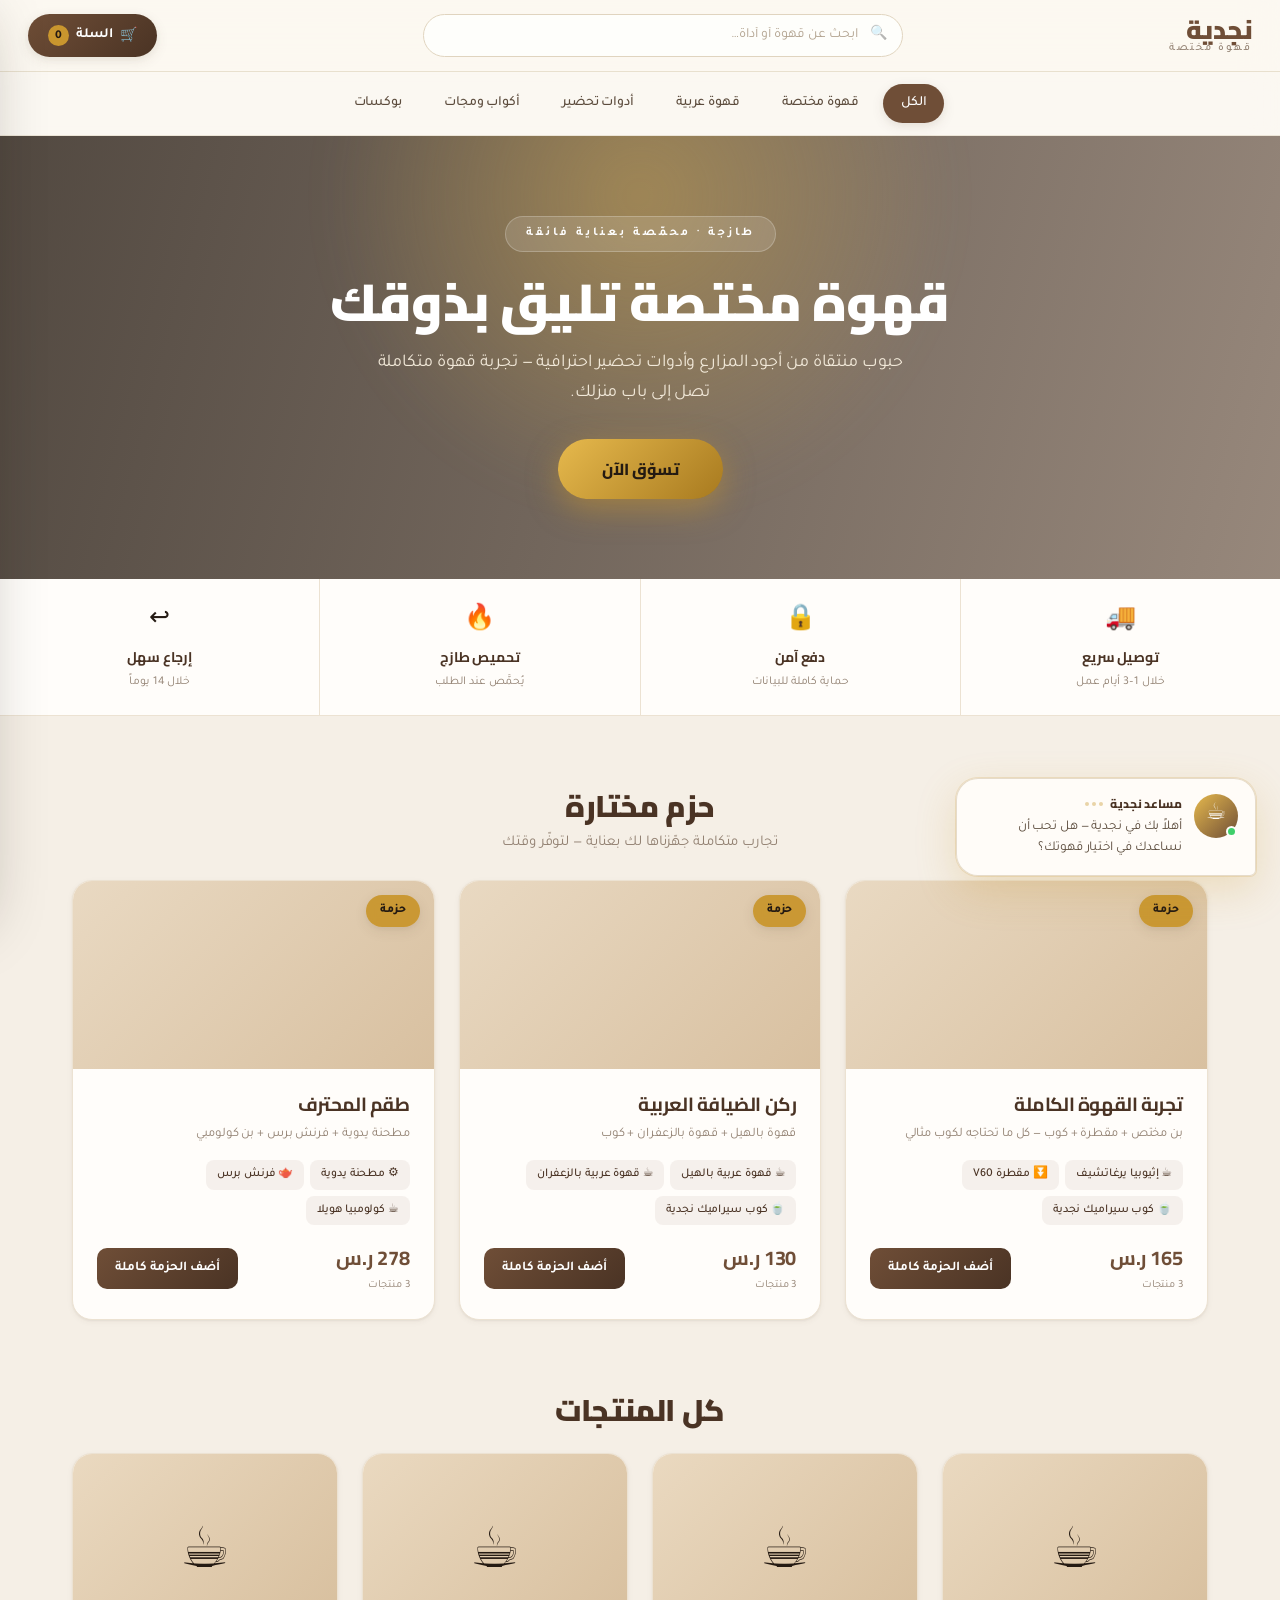
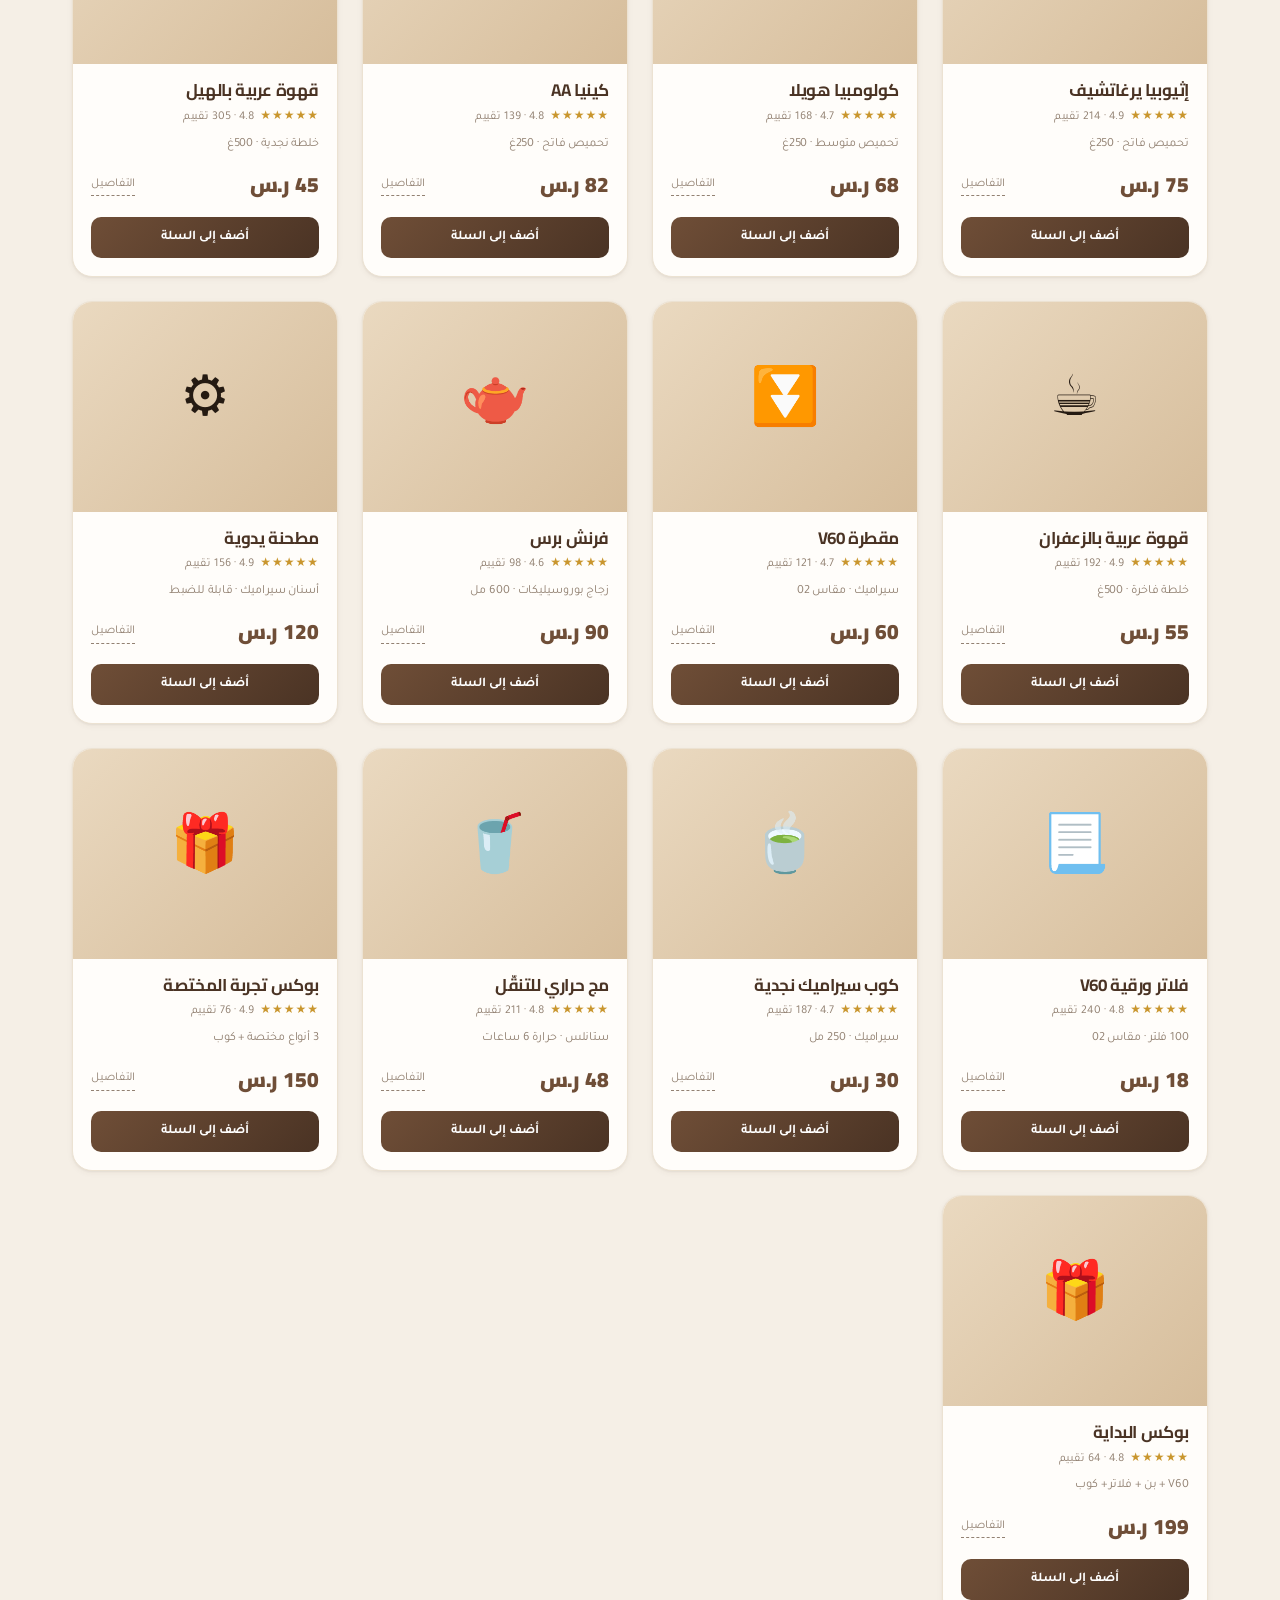
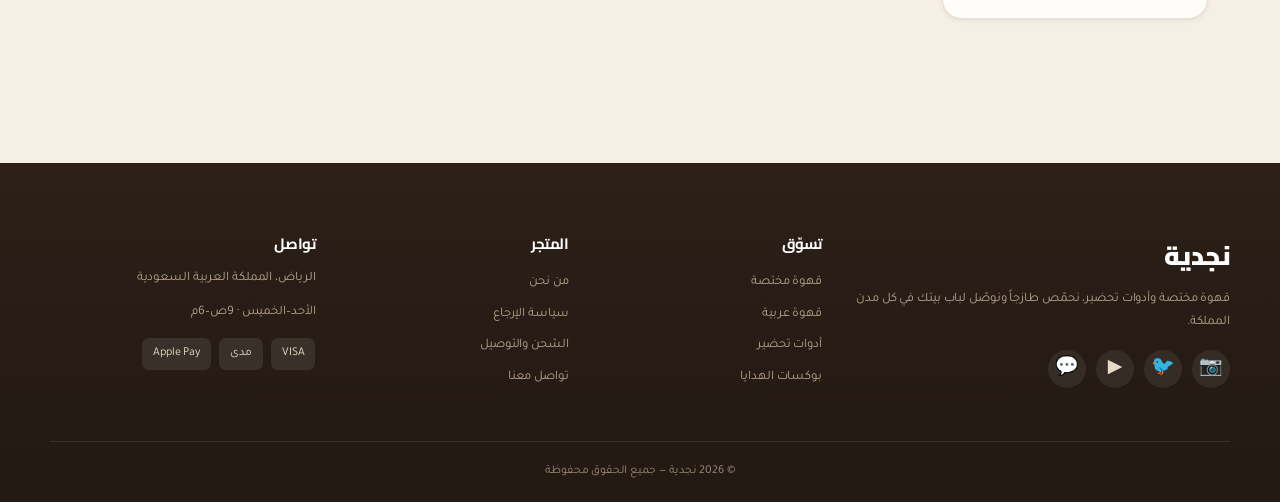
==== commit af34bd49: "Premium SaaS visual upgrade: design system, imagery, copy (no logic changes) Visual/UX/copy/images o" ====
--- a/index.html
+++ b/index.html
@@ -5,7 +5,8 @@
 <meta name="viewport" content="width=device-width, initial-scale=1" />
 <title>نجدية ☕ — قهوة مختصة وأدوات تحضير</title>
 <link rel="preconnect" href="https://fonts.googleapis.com" />
-<link href="https://fonts.googleapis.com/css2?family=Cairo:wght@400;600;700;800&display=swap" rel="stylesheet" />
+<link rel="preconnect" href="https://fonts.gstatic.com" crossorigin />
+<link href="https://fonts.googleapis.com/css2?family=Cairo:wght@400;500;600;700;800;900&family=Tajawal:wght@400;500;700;800&display=swap" rel="stylesheet" />
 <link rel="stylesheet" href="styles.css" />
 </head>
 <body>
@@ -47,26 +48,27 @@
   </div>
 
   <section class="hero">
+    <div class="hero-glow" aria-hidden="true"></div>
     <div class="hero-inner">
-      <span class="hero-kicker">طازجة · محمّصة بعناية</span>
-      <h1>قهوة مختصة تليق بذوقك ☕</h1>
-      <p>حبوب منتقاة من أجود المزارع، وأدوات تحضير احترافية — تجربة قهوة متكاملة توصلك لباب بيتك.</p>
+      <span class="hero-kicker">طازجة · محمّصة بعناية فائقة</span>
+      <h1>قهوة مختصة تليق بذوقك</h1>
+      <p>حبوب منتقاة من أجود المزارع وأدوات تحضير احترافية — تجربة قهوة متكاملة تصل إلى باب منزلك.</p>
       <button class="hero-btn" id="heroBtn">تسوّق الآن</button>
     </div>
   </section>
 
   <div class="trust">
-    <div><span>🚚</span><b>توصيل سريع</b><small>خلال 1–3 أيام</small></div>
-    <div><span>🔒</span><b>دفع آمن</b><small>حماية كاملة</small></div>
-    <div><span>🔥</span><b>تحميص طازج</b><small>عند الطلب</small></div>
-    <div><span>↩️</span><b>إرجاع سهل</b><small>خلال 14 يوم</small></div>
+    <div><span>🚚</span><b>توصيل سريع</b><small>خلال 1–3 أيام عمل</small></div>
+    <div><span>🔒</span><b>دفع آمن</b><small>حماية كاملة للبيانات</small></div>
+    <div><span>🔥</span><b>تحميص طازج</b><small>يُحمَّص عند الطلب</small></div>
+    <div><span>↩️</span><b>إرجاع سهل</b><small>خلال 14 يوماً</small></div>
   </div>
 
   <main>
     <section class="bundles-sec" id="bundlesSec">
       <div class="sec-head">
         <h2>حزم مختارة</h2>
-        <p>وفّر وقتك — تجارب متكاملة جهّزناها لك</p>
+        <p>تجارب متكاملة جهّزناها لك بعناية — لتوفّر وقتك</p>
       </div>
       <div id="bundles" class="bundles"></div>
     </section>
@@ -130,8 +132,11 @@
 
   <!-- فقاعة المساعد -->
   <div id="aiBubble" class="ai-bubble">
-    <div class="bubble-avatar">☕</div>
-    <div class="bubble-text" id="bubbleText">أهلاً بك في نجدية — تبي نساعدك تختار قهوتك؟</div>
+    <div class="bubble-avatar">☕<i class="bubble-online" aria-hidden="true"></i></div>
+    <div class="bubble-wrap">
+      <span class="bubble-name">مساعد نجدية<i class="bubble-typing" aria-hidden="true"><b></b><b></b><b></b></i></span>
+      <div class="bubble-text" id="bubbleText">أهلاً بك في نجدية — هل تحب أن نساعدك في اختيار قهوتك؟</div>
+    </div>
   </div>
 
   <div id="toasts" class="toasts"></div>
@@ -150,8 +155,8 @@
       <div class="confetti" id="confetti"></div>
       <div class="celebrate-emoji">🎉</div>
       <h3>تهانينا!</h3>
-      <p>فُتح لك <strong>نظام المستويات</strong> — كل منتج يرفع مستواك ويفتح مزايا أجمل!</p>
-      <div class="celebrate-badge">🌱 مبتدئ</div>
+      <p>فُتح لك <strong>نظام المستويات</strong> — كل منتج تضيفه يرفع مستواك ويفتح مزايا أجمل.</p>
+      <div class="celebrate-badge" id="celebrateBadge">🌱 مبتدئ</div>
       <button id="celebrateClose" class="checkout-btn">يلا نبدأ ☕</button>
     </div>
   </div>
--- a/styles.css
+++ b/styles.css
@@ -1,317 +1,424 @@
 :root{
-  --bg:#f7f2ea; --card:#fff; --ink:#2c2018; --muted:#8a7a6a;
-  --brand:#6f4e37; --brand-d:#4a3324; --accent:#c9962e; --good:#3c8a4e;
-  --line:#e9e0d0; --shadow:0 10px 34px rgba(80,55,35,.13);
-  --shadow-sm:0 4px 16px rgba(80,55,35,.10);
+  --bg:#f5efe6; --bg-2:#efe7d9; --card:#fffdfa; --ink:#241a12; --ink-2:#5c4c3d;
+  --muted:#928172; --brand:#6f4e37; --brand-d:#4a3324; --brand-l:#8a6647;
+  --accent:#c9962e; --accent-d:#a87a1f; --gold:#e6b94d; --good:#3c8a4e;
+  --line:#ece2d2; --line-2:#e0d4bf;
+  --s1:4px; --s2:8px; --s3:12px; --s4:16px; --s5:24px; --s6:32px; --s7:48px; --s8:72px;
+  --r1:10px; --r2:14px; --r3:20px; --r4:28px;
+  --sh-1:0 1px 2px rgba(74,51,36,.06),0 2px 6px rgba(74,51,36,.05);
+  --sh-2:0 4px 14px rgba(74,51,36,.09),0 2px 6px rgba(74,51,36,.05);
+  --sh-3:0 14px 38px rgba(74,51,36,.14),0 6px 14px rgba(74,51,36,.07);
+  --sh-glow:0 0 0 1px rgba(201,150,46,.18),0 14px 40px rgba(201,150,46,.22);
+  --ease:cubic-bezier(.22,1,.36,1);
 }
 *{box-sizing:border-box;margin:0;padding:0}
-html{scroll-behavior:smooth}
-body{font-family:"Cairo",system-ui,sans-serif;background:var(--bg);color:var(--ink);line-height:1.6}
+html{scroll-behavior:smooth;-webkit-text-size-adjust:100%}
+body{font-family:"Tajawal","Cairo",system-ui,sans-serif;background:
+  radial-gradient(1200px 600px at 80% -10%,#fdf8ef 0%,transparent 60%),var(--bg);
+  color:var(--ink);line-height:1.65;letter-spacing:-.1px;
+  -webkit-font-smoothing:antialiased;text-rendering:optimizeLegibility}
 a{color:inherit;text-decoration:none}
 img{display:block;max-width:100%}
-
-/* هيدر */
-.topbar{position:sticky;top:0;z-index:40;display:flex;align-items:center;gap:18px;
-  padding:13px 24px;background:rgba(255,255,255,.95);backdrop-filter:blur(10px);
-  border-bottom:1px solid var(--line)}
-.brand{display:flex;flex-direction:column;line-height:1.05}
-.logo{font-weight:800;font-size:25px;color:var(--brand);letter-spacing:.5px}
-.logo-sub{font-size:11px;color:var(--muted)}
-.search{flex:1;max-width:460px;position:relative;margin:0 auto}
-.search input{width:100%;border:1px solid var(--line);background:#fbf7f0;border-radius:999px;
-  padding:11px 42px 11px 16px;font-family:inherit;font-size:14px;outline:none}
-.search input:focus{border-color:var(--accent)}
-.search-ic{position:absolute;right:15px;top:50%;transform:translateY(-50%);opacity:.5}
-.cart-btn{background:var(--brand);color:#fff;border:0;padding:11px 18px;border-radius:999px;
-  font-family:inherit;font-weight:700;cursor:pointer;font-size:14px;white-space:nowrap}
-.cart-btn:hover{background:var(--brand-d)}
-.cart-count{background:var(--accent);border-radius:999px;padding:1px 8px;font-size:12px;margin-inline-start:4px}
+h1,h2,h3,h4{font-family:"Cairo","Tajawal",sans-serif;line-height:1.25;
+  letter-spacing:-.4px;color:var(--brand-d)}
+::selection{background:rgba(201,150,46,.28)}
+::-webkit-scrollbar{width:10px;height:10px}
+::-webkit-scrollbar-thumb{background:#d8c8b0;border-radius:99px;border:2px solid var(--bg)}
+
+/* ===== هيدر ===== */
+.topbar{position:sticky;top:0;z-index:40;display:flex;align-items:center;gap:var(--s5);
+  padding:14px 28px;background:rgba(253,250,245,.82);backdrop-filter:blur(18px) saturate(160%);
+  -webkit-backdrop-filter:blur(18px) saturate(160%);border-bottom:1px solid rgba(224,212,191,.7)}
+.brand{display:flex;flex-direction:column;line-height:1.02}
+.logo{font-family:"Cairo",sans-serif;font-weight:900;font-size:26px;color:var(--brand);
+  letter-spacing:-.5px}
+.logo-sub{font-size:11px;color:var(--muted);font-weight:500;letter-spacing:2px}
+.search{flex:1;max-width:480px;position:relative;margin:0 auto}
+.search input{width:100%;border:1px solid var(--line-2);background:rgba(255,255,255,.7);
+  border-radius:99px;padding:12px 44px 12px 18px;font-family:inherit;font-size:14px;
+  outline:none;transition:.25s var(--ease);color:var(--ink)}
+.search input::placeholder{color:#b3a491}
+.search input:focus{border-color:var(--accent);background:#fff;
+  box-shadow:0 0 0 4px rgba(201,150,46,.13)}
+.search-ic{position:absolute;right:16px;top:50%;transform:translateY(-50%);opacity:.45;font-size:14px}
+.cart-btn{display:flex;align-items:center;gap:7px;background:linear-gradient(135deg,var(--brand),var(--brand-d));
+  color:#fff;border:0;padding:11px 20px;border-radius:99px;font-family:inherit;font-weight:700;
+  cursor:pointer;font-size:14px;white-space:nowrap;box-shadow:var(--sh-2);transition:.25s var(--ease)}
+.cart-btn:hover{transform:translateY(-1px);box-shadow:var(--sh-3)}
+.cart-btn:active{transform:translateY(0)}
+.cart-count{background:var(--accent);color:#241a12;border-radius:99px;min-width:21px;
+  height:21px;display:inline-flex;align-items:center;justify-content:center;font-size:12px;
+  font-weight:800;padding:0 6px}
 
 .nav{display:flex;gap:6px;justify-content:center;flex-wrap:wrap;padding:12px 16px;
-  background:#fff;border-bottom:1px solid var(--line);position:sticky;top:57px;z-index:39}
-.nav a{padding:7px 16px;border-radius:999px;font-size:14px;color:var(--muted);transition:.2s}
-.nav a:hover{background:#f1e8da}
-.nav a.active{background:var(--brand);color:#fff}
-
-/* هيرو */
-.hero{position:relative;min-height:380px;display:flex;align-items:center;
-  background:linear-gradient(rgba(44,32,24,.6),rgba(44,32,24,.74)),
-   url("https://loremflickr.com/1600/700/coffee,cafe,beans?lock=99") center/cover;
-  color:#fff;text-align:center;padding:60px 20px}
-.hero-inner{max-width:680px;margin:0 auto}
-.hero-kicker{display:inline-block;font-size:12px;letter-spacing:2px;background:rgba(255,255,255,.18);
-  padding:6px 16px;border-radius:999px;margin-bottom:16px}
-.hero h1{font-size:42px;line-height:1.25}
-.hero p{margin-top:14px;font-size:16px;color:#f0e6d6}
-.hero-btn{margin-top:26px;background:var(--accent);color:#2c2018;border:0;padding:14px 38px;
-  border-radius:999px;font-family:inherit;font-weight:800;font-size:16px;cursor:pointer;
-  box-shadow:0 8px 24px rgba(201,150,46,.45);transition:.2s}
-.hero-btn:hover{transform:translateY(-2px)}
-
-/* شريط الثقة */
+  background:rgba(253,250,245,.78);backdrop-filter:blur(14px);
+  border-bottom:1px solid rgba(224,212,191,.55);position:sticky;top:59px;z-index:39}
+.nav a{padding:8px 18px;border-radius:99px;font-size:14px;color:var(--ink-2);
+  font-weight:500;transition:.22s var(--ease)}
+.nav a:hover{background:rgba(111,78,55,.08);color:var(--brand-d)}
+.nav a.active{background:var(--brand);color:#fff;box-shadow:var(--sh-2)}
+
+/* ===== شريط المستويات ===== */
+.ai-levels{position:sticky;top:114px;z-index:38;width:100%;
+  background:rgba(253,249,241,.86);backdrop-filter:blur(16px) saturate(150%);
+  -webkit-backdrop-filter:blur(16px) saturate(150%);
+  border-bottom:1px solid rgba(224,212,191,.7);box-shadow:0 8px 24px rgba(74,51,36,.06);
+  animation:slideDown .5s var(--ease)}
+@keyframes slideDown{from{opacity:0;transform:translateY(-14px)}to{opacity:1;transform:translateY(0)}}
+.lvl-bar{position:relative;max-width:1180px;margin:0 auto;padding:20px 70px 16px}
+.lvl-line{position:absolute;top:36px;right:104px;left:104px;height:8px;border-radius:99px;
+  background:#e7dcc8;overflow:hidden;box-shadow:inset 0 1px 2px rgba(74,51,36,.08)}
+.lvl-line i{position:absolute;top:0;right:0;height:100%;width:0;border-radius:99px;
+  background:linear-gradient(to left,var(--good),var(--accent) 65%,var(--gold));
+  transition:width .8s var(--ease)}
+.lvl-line i::after{content:"";position:absolute;inset:0;border-radius:99px;
+  background:linear-gradient(90deg,transparent,rgba(255,255,255,.75),transparent);
+  background-size:90px 100%;animation:shimmer 1.9s linear infinite}
+@keyframes shimmer{0%{background-position:-90px 0}100%{background-position:640px 0}}
+.lvl-nodes{position:relative;display:flex;justify-content:space-between}
+.lvl-node{display:flex;flex-direction:column;align-items:center;gap:8px;flex:1;
+  opacity:.5;transition:.45s var(--ease)}
+.lvl-name{font-size:12px;font-weight:800;color:var(--brand-d);white-space:nowrap;
+  font-family:"Cairo",sans-serif}
+.lvl-dot{width:42px;height:42px;border-radius:50%;background:#ece0cb;
+  display:flex;align-items:center;justify-content:center;font-size:20px;
+  border:4px solid var(--bg);transition:.45s var(--ease)}
+.lvl-node.done{opacity:1}
+.lvl-node.done .lvl-dot{background:linear-gradient(135deg,var(--good),#56a268);color:#fff}
+.lvl-node.active{opacity:1;transform:scale(1.12)}
+.lvl-node.active .lvl-name{color:var(--accent-d)}
+.lvl-node.active .lvl-dot{background:linear-gradient(135deg,var(--gold),var(--brand));
+  color:#fff;font-size:22px;box-shadow:0 0 0 0 rgba(201,150,46,.5);
+  animation:nodePulse 2s ease-out infinite}
+@keyframes nodePulse{0%{box-shadow:0 0 0 0 rgba(201,150,46,.5)}70%{box-shadow:0 0 0 13px rgba(201,150,46,0)}100%{box-shadow:0 0 0 0 rgba(201,150,46,0)}}
+.lvl-node.bump{animation:bump .6s var(--ease)}
+@keyframes bump{0%{transform:scale(1.12)}45%{transform:scale(1.42)}100%{transform:scale(1.12)}}
+
+/* ===== الهيرو ===== */
+.hero{position:relative;min-height:440px;display:flex;align-items:center;
+  justify-content:center;overflow:hidden;text-align:center;padding:80px 22px;color:#fff;
+  background:linear-gradient(105deg,rgba(36,26,18,.78),rgba(74,51,36,.55)),
+   url("https://images.unsplash.com/photo-1442512595331-e89e73853f31?auto=format&fit=crop&w=1900&q=80") center/cover}
+.hero-glow{position:absolute;width:680px;height:680px;border-radius:50%;top:-280px;
+  left:50%;transform:translateX(-50%);
+  background:radial-gradient(circle,rgba(230,185,77,.4),transparent 65%);
+  filter:blur(20px);pointer-events:none}
+.hero-inner{position:relative;max-width:720px;animation:heroUp 1s var(--ease) both}
+@keyframes heroUp{from{opacity:0;transform:translateY(26px)}to{opacity:1;transform:translateY(0)}}
+.hero-kicker{display:inline-block;font-size:12px;letter-spacing:3px;font-weight:600;
+  background:rgba(255,255,255,.13);border:1px solid rgba(255,255,255,.22);
+  padding:7px 20px;border-radius:99px;margin-bottom:20px;backdrop-filter:blur(6px)}
+.hero h1{font-size:clamp(30px,5vw,52px);color:#fff;line-height:1.18;font-weight:900}
+.hero p{margin-top:16px;font-size:clamp(15px,2vw,18px);color:#f1e8d8;
+  max-width:560px;margin-inline:auto}
+.hero-btn{margin-top:30px;background:linear-gradient(135deg,var(--gold),var(--accent-d));
+  color:#241a12;border:0;padding:15px 44px;border-radius:99px;font-family:"Cairo",sans-serif;
+  font-weight:800;font-size:16px;cursor:pointer;box-shadow:0 10px 30px rgba(201,150,46,.5);
+  transition:.3s var(--ease)}
+.hero-btn:hover{transform:translateY(-3px) scale(1.02);box-shadow:0 16px 40px rgba(201,150,46,.6)}
+.hero-btn:active{transform:translateY(0)}
+
+/* ===== شريط الثقة ===== */
 .trust{display:grid;grid-template-columns:repeat(4,1fr);gap:1px;background:var(--line);
   border-bottom:1px solid var(--line)}
-.trust div{background:#fff;display:flex;flex-direction:column;align-items:center;gap:3px;padding:18px 8px}
-.trust span{font-size:24px}.trust b{font-size:14px}.trust small{color:var(--muted);font-size:12px}
-
-main{max-width:1180px;margin:0 auto;padding:34px 22px 80px}
-.sec-head{margin:8px 4px 20px}
-.sec-head h2{font-size:24px;color:var(--brand-d)}
-.sec-head p{color:var(--muted);font-size:14px;margin-top:2px}
-
-/* الحزم */
-.bundles-sec{margin-bottom:46px}
-.bundles{display:grid;grid-template-columns:repeat(auto-fit,minmax(280px,1fr));gap:20px}
-.bundle-card{background:var(--card);border:1px solid var(--line);border-radius:20px;
-  overflow:hidden;display:flex;flex-direction:column;box-shadow:var(--shadow-sm);transition:.2s}
-.bundle-card:hover{transform:translateY(-4px);box-shadow:var(--shadow)}
-.bundle-card .bimg{height:160px;position:relative;background:linear-gradient(135deg,#e9d9c2,#d8c0a0)}
-.bundle-card .bimg img{width:100%;height:100%;object-fit:cover}
-.bundle-card .btag{position:absolute;top:12px;right:12px;background:var(--accent);color:#2c2018;
-  font-size:12px;font-weight:800;padding:5px 12px;border-radius:999px}
-.bundle-body{padding:18px;display:flex;flex-direction:column;flex:1}
-.bundle-body h3{font-size:18px}
-.bundle-body .tg{font-size:13px;color:var(--muted);flex:1;margin:6px 0 12px}
-.bundle-items{display:flex;gap:6px;margin-bottom:14px;flex-wrap:wrap}
-.bundle-items span{font-size:12px;background:#f2e9db;border-radius:8px;padding:4px 9px;color:var(--brand-d)}
-.bundle-foot{display:flex;align-items:center;justify-content:space-between;gap:10px}
-.bundle-foot .bprice b{font-size:18px;color:var(--brand)}
+.trust div{background:var(--card);display:flex;flex-direction:column;align-items:center;
+  gap:4px;padding:22px 8px;transition:.25s var(--ease)}
+.trust div:hover{background:#fff}
+.trust span{font-size:25px}
+.trust b{font-size:14px;color:var(--brand-d);font-family:"Cairo",sans-serif}
+.trust small{color:var(--muted);font-size:12px}
+
+main{max-width:1180px;margin:0 auto;padding:var(--s8) 22px var(--s8)}
+.sec-head{margin:0 4px var(--s5);text-align:center}
+.sec-head h2{font-size:clamp(22px,3.4vw,30px);font-weight:900}
+.sec-head p{color:var(--muted);font-size:15px;margin-top:6px}
+
+/* ===== الحزم ===== */
+.bundles-sec{margin-bottom:var(--s8)}
+.bundles{display:grid;grid-template-columns:repeat(auto-fit,minmax(290px,1fr));gap:var(--s5)}
+.bundle-card{background:var(--card);border:1px solid var(--line);border-radius:var(--r3);
+  overflow:hidden;display:flex;flex-direction:column;box-shadow:var(--sh-1);
+  transition:.35s var(--ease)}
+.bundle-card:hover{transform:translateY(-6px);box-shadow:var(--sh-3);border-color:var(--line-2)}
+.bundle-card .bimg{height:188px;position:relative;
+  background:linear-gradient(135deg,#e9d9c2,#d8c0a0);overflow:hidden}
+.bundle-card .bimg img{width:100%;height:100%;object-fit:cover;transition:.6s var(--ease)}
+.bundle-card:hover .bimg img{transform:scale(1.06)}
+.bundle-card .btag{position:absolute;top:14px;right:14px;
+  background:rgba(201,150,46,.95);color:#241a12;font-size:12px;font-weight:800;
+  padding:6px 14px;border-radius:99px;backdrop-filter:blur(4px);box-shadow:var(--sh-2)}
+.bundle-body{padding:var(--s5);display:flex;flex-direction:column;flex:1}
+.bundle-body h3{font-size:19px}
+.bundle-body .tg{font-size:13px;color:var(--muted);flex:1;margin:7px 0 14px;line-height:1.7}
+.bundle-items{display:flex;gap:6px;margin-bottom:16px;flex-wrap:wrap}
+.bundle-items span{font-size:12px;background:rgba(111,78,55,.07);border-radius:8px;
+  padding:5px 11px;color:var(--brand-d);font-weight:500}
+.bundle-foot{display:flex;align-items:center;justify-content:space-between;gap:12px}
+.bundle-foot .bprice b{font-size:20px;color:var(--brand);font-family:"Cairo",sans-serif}
 .bundle-foot .bprice small{display:block;font-size:11px;color:var(--muted)}
-.bundle-add{background:var(--brand);color:#fff;border:0;border-radius:12px;padding:11px 16px;
-  font-family:inherit;font-weight:700;cursor:pointer;transition:.2s;white-space:nowrap}
-.bundle-add:hover{background:var(--brand-d)}
-
-/* شبكة المنتجات */
-.grid{display:grid;grid-template-columns:repeat(auto-fill,minmax(232px,1fr));gap:20px}
-.card{background:var(--card);border:1px solid var(--line);border-radius:18px;
-  overflow:hidden;display:flex;flex-direction:column;transition:.2s;box-shadow:var(--shadow-sm)}
-.card:hover{transform:translateY(-4px);box-shadow:var(--shadow)}
-.card .pimg{position:relative;height:190px;background:linear-gradient(135deg,#ead9c0,#d6bd9b);
-  display:flex;align-items:center;justify-content:center;font-size:54px;cursor:pointer}
+.bundle-add{background:linear-gradient(135deg,var(--brand),var(--brand-d));color:#fff;
+  border:0;border-radius:var(--r1);padding:12px 18px;font-family:inherit;font-weight:700;
+  cursor:pointer;transition:.25s var(--ease);white-space:nowrap}
+.bundle-add:hover{transform:translateY(-1px);box-shadow:var(--sh-2)}
+
+/* ===== شبكة المنتجات ===== */
+.grid{display:grid;grid-template-columns:repeat(auto-fill,minmax(244px,1fr));gap:var(--s5)}
+.card{background:var(--card);border:1px solid var(--line);border-radius:var(--r3);
+  overflow:hidden;display:flex;flex-direction:column;transition:.35s var(--ease);
+  box-shadow:var(--sh-1)}
+.card:hover{transform:translateY(-6px);box-shadow:var(--sh-3);border-color:var(--line-2)}
+.card .pimg{position:relative;height:210px;overflow:hidden;
+  background:linear-gradient(135deg,#ead9c0,#d6bd9b);display:flex;align-items:center;
+  justify-content:center;font-size:56px;cursor:pointer}
 .card .pimg img,.bimg img,.detail-img img,.comp-card .cimg img,.ci .ce img{
   position:absolute;inset:0;width:100%;height:100%;object-fit:cover}
+.card .pimg img{transition:.6s var(--ease)}
+.card:hover .pimg img{transform:scale(1.07)}
 .detail-img{position:relative}.comp-card .cimg{position:relative;overflow:hidden}
 .ci .ce{position:relative;overflow:hidden}
-.reco-tag{position:absolute;top:10px;right:10px;font-size:11px;background:#fff;color:#9a6b12;
-  border:1px solid #ecd9a8;padding:4px 9px;border-radius:999px;font-weight:700;box-shadow:var(--shadow-sm)}
-.card-body{padding:15px 16px 16px;display:flex;flex-direction:column;flex:1}
-.card-body h3{font-size:16px;cursor:pointer}
+.reco-tag{position:absolute;top:12px;right:12px;font-size:11px;
+  background:rgba(255,253,250,.95);color:var(--accent-d);
+  border:1px solid rgba(201,150,46,.35);padding:5px 11px;border-radius:99px;
+  font-weight:800;box-shadow:var(--sh-2);backdrop-filter:blur(4px);z-index:2}
+.card-body{padding:16px 18px 18px;display:flex;flex-direction:column;flex:1}
+.card-body h3{font-size:17px;cursor:pointer;transition:.2s}
 .card-body h3:hover{color:var(--brand)}
-.rating{display:flex;align-items:center;gap:5px;font-size:12px;color:var(--muted);margin:5px 0}
+.rating{display:flex;align-items:center;gap:6px;font-size:12px;color:var(--muted);margin:6px 0}
 .stars{color:var(--accent);letter-spacing:1px}
-.card .meta{font-size:12px;color:var(--muted);flex:1}
-.price-row{display:flex;align-items:center;justify-content:space-between;margin:12px 0 12px}
-.price{font-weight:800;color:var(--brand);font-size:19px}
-.detail-link{font-size:12px;color:var(--muted);cursor:pointer;text-decoration:underline}
-.add-btn{background:var(--brand);color:#fff;border:0;border-radius:12px;padding:11px;
-  font-family:inherit;font-weight:700;cursor:pointer;transition:.2s}
-.add-btn:hover{background:var(--brand-d)}
-.no-results{text-align:center;color:var(--muted);padding:50px 10px;font-size:16px}
-
-/* فوتر */
-.site-footer{background:#2c2018;color:#e7dac6;padding:50px 22px 0}
+.card .meta{font-size:12.5px;color:var(--muted);flex:1}
+.price-row{display:flex;align-items:center;justify-content:space-between;margin:14px 0}
+.price{font-weight:900;color:var(--brand);font-size:21px;font-family:"Cairo",sans-serif}
+.detail-link{font-size:12px;color:var(--muted);cursor:pointer;
+  border-bottom:1px dashed currentColor;padding-bottom:1px;transition:.2s}
+.detail-link:hover{color:var(--brand)}
+.add-btn{background:linear-gradient(135deg,var(--brand),var(--brand-d));color:#fff;
+  border:0;border-radius:var(--r1);padding:12px;font-family:inherit;font-weight:700;
+  cursor:pointer;transition:.25s var(--ease)}
+.add-btn:hover{transform:translateY(-1px);box-shadow:var(--sh-2)}
+.add-btn:active{transform:translateY(0)}
+.no-results{text-align:center;color:var(--muted);padding:60px 10px;font-size:16px}
+
+/* ===== فوتر ===== */
+.site-footer{background:linear-gradient(180deg,#2c2018,#221913);color:#e7dac6;
+  padding:var(--s8) 22px 0;margin-top:var(--s8)}
 .foot-grid{max-width:1180px;margin:0 auto;display:grid;
-  grid-template-columns:1.6fr 1fr 1fr 1.2fr;gap:30px}
+  grid-template-columns:1.7fr 1fr 1fr 1.2fr;gap:var(--s6)}
 .foot-grid .logo{color:#fff}
-.foot-grid p{font-size:13px;color:#bba88f;margin-top:10px}
-.foot-grid h4{margin-bottom:12px;color:#fff;font-size:15px}
-.foot-grid a{display:block;font-size:13px;color:#bba88f;padding:4px 0}
-.foot-grid a:hover{color:#fff}
-.socials{display:flex;gap:10px;margin-top:14px;font-size:20px}
-.pay{display:flex;gap:8px;margin-top:12px;flex-wrap:wrap}
-.pay span{background:rgba(255,255,255,.1);padding:5px 10px;border-radius:7px;font-size:12px}
-.foot-bottom{max-width:1180px;margin:36px auto 0;border-top:1px solid rgba(255,255,255,.12);
-  padding:18px 0;text-align:center;font-size:12px;color:#9c8a72}
-
-/* السلة — تفتح من اليسار */
-.overlay{position:fixed;inset:0;background:rgba(30,20,12,.5);z-index:50}
-.cart-panel{position:fixed;top:0;left:0;height:100%;width:390px;max-width:92vw;
-  background:var(--bg);z-index:60;transform:translateX(-105%);transition:.32s cubic-bezier(.4,0,.2,1);
-  display:flex;flex-direction:column;box-shadow:var(--shadow)}
+.foot-grid p{font-size:13px;color:#b6a489;margin-top:10px;line-height:1.8}
+.foot-grid h4{margin-bottom:14px;color:#fff;font-size:15px}
+.foot-grid a{display:block;font-size:13px;color:#b6a489;padding:5px 0;transition:.2s}
+.foot-grid a:hover{color:var(--gold);transform:translateX(-3px)}
+.socials{display:flex;gap:10px;margin-top:16px;font-size:19px}
+.socials span{width:38px;height:38px;display:flex;align-items:center;justify-content:center;
+  background:rgba(255,255,255,.07);border-radius:50%;cursor:pointer;transition:.25s var(--ease)}
+.socials span:hover{background:rgba(230,185,77,.2);transform:translateY(-2px)}
+.pay{display:flex;gap:8px;margin-top:14px;flex-wrap:wrap}
+.pay span{background:rgba(255,255,255,.09);padding:6px 11px;border-radius:7px;font-size:12px}
+.foot-bottom{max-width:1180px;margin:var(--s7) auto 0;
+  border-top:1px solid rgba(255,255,255,.1);padding:20px 0;text-align:center;
+  font-size:12px;color:#9c8a72}
+
+/* ===== السلة ===== */
+.overlay{position:fixed;inset:0;background:rgba(28,19,12,.5);z-index:50;
+  backdrop-filter:blur(3px);animation:fade .3s}
+@keyframes fade{from{opacity:0}to{opacity:1}}
+.cart-panel{position:fixed;top:0;left:0;height:100%;width:400px;max-width:92vw;
+  background:var(--bg);z-index:60;transform:translateX(-105%);
+  transition:transform .4s var(--ease);display:flex;flex-direction:column;
+  box-shadow:0 20px 60px rgba(28,19,12,.3)}
 .cart-panel.open{transform:translateX(0)}
 .cart-head{display:flex;justify-content:space-between;align-items:center;
-  padding:18px;border-bottom:1px solid var(--line);background:#fff}
-.icon-btn{background:none;border:0;font-size:18px;cursor:pointer;color:var(--muted)}
-.cart-scroll{flex:1;overflow:auto;padding:14px}
-.ci{display:flex;gap:12px;align-items:center;background:#fff;border:1px solid var(--line);
-  border-radius:14px;padding:10px;margin-bottom:10px}
-.ci .ce{width:52px;height:52px;border-radius:10px;object-fit:cover;background:#ead9c0;
-  display:flex;align-items:center;justify-content:center;font-size:26px;flex:0 0 52px}
-.ci .cinfo{flex:1}.ci .cinfo b{font-size:14px}.ci .cinfo span{font-size:12px;color:var(--muted)}
+  padding:20px;border-bottom:1px solid var(--line);background:var(--card)}
+.cart-head h3{font-size:18px}
+.icon-btn{background:rgba(111,78,55,.07);border:0;width:34px;height:34px;border-radius:50%;
+  font-size:16px;cursor:pointer;color:var(--ink-2);transition:.2s}
+.icon-btn:hover{background:rgba(111,78,55,.14)}
+.cart-scroll{flex:1;overflow:auto;padding:16px}
+.ci{display:flex;gap:12px;align-items:center;background:var(--card);
+  border:1px solid var(--line);border-radius:var(--r2);padding:11px;margin-bottom:11px;
+  transition:.2s}
+.ci:hover{box-shadow:var(--sh-1)}
+.ci .ce{width:54px;height:54px;border-radius:11px;background:#ead9c0;
+  display:flex;align-items:center;justify-content:center;font-size:26px;flex:0 0 54px}
+.ci .cinfo{flex:1}.ci .cinfo b{font-size:14px}
+.ci .cinfo span{font-size:12px;color:var(--muted)}
 .ci .qty{display:flex;align-items:center;gap:8px}
-.ci .qty button{width:27px;height:27px;border-radius:8px;border:1px solid var(--line);
-  background:#fff;cursor:pointer;font-weight:700}
-.cart-empty{text-align:center;color:var(--muted);padding:46px 10px}
-.cart-foot{border-top:1px solid var(--line);padding:18px;background:#fff}
-.cart-total{display:flex;justify-content:space-between;margin-bottom:12px;font-size:16px}
-.checkout-btn{width:100%;background:var(--brand);color:#fff;border:0;padding:14px;
-  border-radius:14px;font-family:inherit;font-weight:800;font-size:15px;cursor:pointer;transition:.2s}
-.checkout-btn:hover{background:var(--brand-d)}
-
-.locked-reward{padding:14px;border:1px dashed var(--accent);border-radius:14px;
-  background:#fdf6e6;margin-bottom:12px}
-.locked-reward .lr-top{display:flex;align-items:center;gap:10px;font-weight:700}
-.locked-reward.activated{border-style:solid;border-color:var(--good);background:#eef7ef}
-.lr-state{font-size:12px;color:var(--muted);margin-top:6px}
-
-/* حزمة ذكية داخل السلة */
-.smart-bundle{background:linear-gradient(135deg,#fff,#fbf2df);border:1px solid #ecd9a8;
-  border-radius:16px;padding:13px;margin-top:6px;display:flex;gap:12px;align-items:center}
-.sb-img{width:74px;height:74px;flex:0 0 74px;border-radius:13px;position:relative;
+.ci .qty button{width:28px;height:28px;border-radius:9px;border:1px solid var(--line-2);
+  background:var(--card);cursor:pointer;font-weight:800;color:var(--brand);transition:.2s}
+.ci .qty button:hover{background:var(--brand);color:#fff;border-color:var(--brand)}
+.cart-empty{text-align:center;color:var(--muted);padding:54px 10px;line-height:2}
+.cart-foot{border-top:1px solid var(--line);padding:20px;background:var(--card)}
+.cart-total{display:flex;justify-content:space-between;align-items:center;
+  margin-bottom:14px;font-size:15px}
+.cart-total strong{font-size:22px;color:var(--brand);font-family:"Cairo",sans-serif}
+.checkout-btn{width:100%;background:linear-gradient(135deg,var(--brand),var(--brand-d));
+  color:#fff;border:0;padding:15px;border-radius:var(--r2);font-family:"Cairo",sans-serif;
+  font-weight:800;font-size:15px;cursor:pointer;transition:.25s var(--ease);box-shadow:var(--sh-2)}
+.checkout-btn:hover{transform:translateY(-2px);box-shadow:var(--sh-3)}
+.checkout-btn:active{transform:translateY(0)}
+
+.locked-reward{padding:15px;border:1.5px dashed var(--accent);border-radius:var(--r2);
+  background:linear-gradient(135deg,#fdf6e6,#fbf0d8);margin-bottom:13px}
+.locked-reward.activated{border-style:solid;border-color:var(--good);
+  background:linear-gradient(135deg,#eef7ef,#e6f3e8)}
+.locked-reward .lr-top{display:flex;align-items:center;gap:11px;font-weight:700}
+.lr-top .lr-img{width:48px;height:48px;flex:0 0 48px;border-radius:11px;position:relative;
+  overflow:hidden;background:#ead9c0;display:flex;align-items:center;justify-content:center;
+  font-size:22px}
+.lr-top .lr-img img{position:absolute;inset:0;width:100%;height:100%;object-fit:cover}
+.lr-state{font-size:12px;color:var(--muted);margin-top:7px}
+
+.smart-bundle{background:linear-gradient(135deg,#fffaf0,#fbf1da);
+  border:1px solid rgba(201,150,46,.3);border-radius:var(--r2);padding:14px;
+  margin-top:8px;display:flex;gap:13px;align-items:center;box-shadow:var(--sh-1)}
+.sb-img{width:76px;height:76px;flex:0 0 76px;border-radius:13px;position:relative;
   overflow:hidden;background:linear-gradient(135deg,#ead9c0,#d6bd9b);display:flex;
   align-items:center;justify-content:center;font-size:30px}
 .sb-img img{position:absolute;inset:0;width:100%;height:100%;object-fit:cover}
 .sb-in{flex:1;min-width:0}
 .sb-in h4{font-size:14px;color:var(--brand-d)}
-.sb-in p{font-size:12px;color:var(--muted);margin:4px 0 10px}
-.sb-btn{width:100%;background:var(--accent);color:#2c2018;border:0;border-radius:11px;
-  padding:10px;font-family:inherit;font-weight:800;cursor:pointer}
-.lr-top .lr-img{width:46px;height:46px;flex:0 0 46px;border-radius:10px;position:relative;
-  overflow:hidden;background:#ead9c0;display:flex;align-items:center;justify-content:center;
-  font-size:22px}
-.lr-top .lr-img img{position:absolute;inset:0;width:100%;height:100%;object-fit:cover}
-
-/* يكمّل طلبك */
-.complements{margin-top:18px}
-.complements h4{font-size:14px;margin-bottom:10px;color:var(--brand-d)}
-.comp-row{display:flex;gap:10px;overflow-x:auto;padding-bottom:6px}
-.comp-card{flex:0 0 120px;background:#fff;border:1px solid var(--line);border-radius:13px;
-  padding:8px;text-align:center}
-.comp-card .cimg{height:70px;border-radius:9px;object-fit:cover;width:100%;background:#ead9c0;
+.sb-in p{font-size:12px;color:var(--muted);margin:5px 0 11px;line-height:1.6}
+.sb-btn{width:100%;background:linear-gradient(135deg,var(--gold),var(--accent-d));
+  color:#241a12;border:0;border-radius:11px;padding:11px;font-family:"Cairo",sans-serif;
+  font-weight:800;cursor:pointer;transition:.25s var(--ease)}
+.sb-btn:hover{transform:translateY(-1px);box-shadow:var(--sh-2)}
+
+/* ===== فقاعة المساعد ===== */
+.ai-bubble{position:fixed;right:24px;bottom:24px;z-index:45;
+  background:rgba(255,253,250,.92);backdrop-filter:blur(14px) saturate(160%);
+  border:1px solid rgba(224,212,191,.8);border-radius:22px 22px 6px 22px;padding:15px 17px;
+  width:300px;box-shadow:var(--sh-glow);display:flex;gap:12px;align-items:flex-start;
+  animation:bubbleIn .6s var(--ease) both,floaty 4s ease-in-out 1s infinite}
+@keyframes bubbleIn{from{opacity:0;transform:translateY(20px) scale(.92)}to{opacity:1;transform:translateY(0) scale(1)}}
+@keyframes floaty{0%,100%{transform:translateY(0)}50%{transform:translateY(-8px)}}
+.bubble-avatar{position:relative;font-size:23px;width:44px;height:44px;flex:0 0 44px;
+  border-radius:50%;background:linear-gradient(135deg,var(--gold),var(--brand));color:#fff;
+  display:flex;align-items:center;justify-content:center;
+  box-shadow:0 0 0 0 rgba(201,150,46,.5);animation:pulse 2.6s ease-out infinite}
+@keyframes pulse{0%{box-shadow:0 0 0 0 rgba(201,150,46,.5)}70%{box-shadow:0 0 0 12px rgba(201,150,46,0)}100%{box-shadow:0 0 0 0 rgba(201,150,46,0)}}
+.bubble-online{position:absolute;bottom:1px;right:1px;width:11px;height:11px;
+  background:#3fcf6b;border:2px solid #fffdfa;border-radius:50%}
+.bubble-wrap{flex:1;min-width:0}
+.bubble-name{display:flex;align-items:center;gap:7px;font-size:12px;font-weight:800;
+  color:var(--brand-d);font-family:"Cairo",sans-serif;margin-bottom:3px}
+.bubble-typing{display:inline-flex;gap:3px;align-items:center}
+.bubble-typing b{width:4px;height:4px;border-radius:50%;background:var(--accent);
+  opacity:.4;animation:typing 1.3s infinite}
+.bubble-typing b:nth-child(2){animation-delay:.18s}
+.bubble-typing b:nth-child(3){animation-delay:.36s}
+@keyframes typing{0%,60%,100%{opacity:.3;transform:translateY(0)}30%{opacity:1;transform:translateY(-3px)}}
+.bubble-text{font-size:13.5px;color:var(--ink-2);line-height:1.6}
+
+/* ===== إشعارات ===== */
+.toasts{position:fixed;top:78px;left:20px;z-index:80;display:flex;flex-direction:column;gap:10px}
+.toast{background:rgba(36,26,18,.96);color:#fff;padding:14px 19px;border-radius:var(--r2);
+  font-size:14px;max-width:340px;box-shadow:var(--sh-3);backdrop-filter:blur(8px);
+  animation:toastIn .4s var(--ease);border:1px solid rgba(255,255,255,.08)}
+@keyframes toastIn{from{opacity:0;transform:translateX(-30px)}to{opacity:1;transform:translateX(0)}}
+.toast.good{background:linear-gradient(135deg,var(--good),#327a42)}
+.toast.gold{background:linear-gradient(135deg,var(--gold),var(--accent-d));color:#241a12}
+
+/* ===== مودالات ===== */
+.modal{position:fixed;inset:0;z-index:90;background:rgba(28,19,12,.62);
+  display:flex;align-items:flex-start;justify-content:center;padding:26px;overflow-y:auto;
+  backdrop-filter:blur(5px);animation:fade .25s}
+.modal-card{background:var(--card);border-radius:var(--r4);padding:30px;max-width:410px;
+  width:100%;text-align:center;box-shadow:var(--sh-3);position:relative;margin:auto;
+  border:1px solid var(--line);animation:modalIn .4s var(--ease)}
+@keyframes modalIn{from{opacity:0;transform:scale(.9) translateY(16px)}to{opacity:1;transform:scale(1) translateY(0)}}
+.modal-card h3{font-size:23px;margin-bottom:7px}
+.muted{color:var(--muted);font-size:13.5px;line-height:1.7}
+.modal-x{position:absolute;top:16px;left:16px;background:rgba(111,78,55,.08);border:0;
+  width:32px;height:32px;border-radius:50%;font-size:16px;cursor:pointer;
+  color:var(--ink-2);transition:.2s;z-index:3}
+.modal-x:hover{background:rgba(111,78,55,.16)}
+@keyframes pop{from{transform:scale(.7);opacity:0}to{transform:scale(1);opacity:1}}
+
+.detail-card{max-width:580px;text-align:right;padding:0;overflow:hidden}
+.detail-img{height:260px;background:linear-gradient(135deg,#ead9c0,#d6bd9b);position:relative}
+.detail-img img{width:100%;height:100%;object-fit:cover}
+.detail-in{padding:28px}
+.detail-in h3{font-size:24px}
+.detail-in .d-desc{color:var(--ink-2);font-size:14.5px;margin:12px 0 18px;line-height:1.8}
+.detail-in .d-price{font-size:26px;font-weight:900;color:var(--brand);
+  font-family:"Cairo",sans-serif;margin-bottom:18px}
+.detail-in .add-btn{width:100%;padding:15px;font-size:15px}
+.d-comp{margin-top:22px;border-top:1px solid var(--line);padding-top:18px}
+.d-comp h4{font-size:14px;margin-bottom:12px}
+.comp-row{display:flex;gap:11px;overflow-x:auto;padding-bottom:6px}
+.comp-card{flex:0 0 124px;background:var(--card);border:1px solid var(--line);
+  border-radius:var(--r2);padding:9px;text-align:center;transition:.25s var(--ease)}
+.comp-card:hover{box-shadow:var(--sh-2);transform:translateY(-3px)}
+.comp-card .cimg{height:74px;border-radius:10px;width:100%;background:#ead9c0;
   display:flex;align-items:center;justify-content:center;font-size:26px}
-.comp-card b{font-size:12px;display:block;margin:7px 0 3px}
-.comp-card small{font-size:12px;color:var(--brand);font-weight:700}
-.comp-add{margin-top:7px;width:100%;background:#f1e8da;border:0;border-radius:8px;padding:7px;
-  font-family:inherit;font-size:12px;font-weight:700;cursor:pointer;color:var(--brand-d)}
+.comp-card b{font-size:12px;display:block;margin:8px 0 3px}
+.comp-card small{font-size:12px;color:var(--brand);font-weight:800}
+.comp-add{margin-top:8px;width:100%;background:rgba(111,78,55,.08);border:0;
+  border-radius:9px;padding:8px;font-family:inherit;font-size:12px;font-weight:700;
+  cursor:pointer;color:var(--brand-d);transition:.2s}
 .comp-add:hover{background:var(--brand);color:#fff}
 
-/* فقاعة المساعد */
-.ai-bubble{position:fixed;right:22px;bottom:22px;z-index:45;background:#fff;
-  border:1px solid var(--line);border-radius:18px 18px 4px 18px;padding:15px;width:288px;
-  box-shadow:var(--shadow);display:flex;gap:12px;align-items:center;
-  animation:floaty 3.6s ease-in-out infinite}
-@keyframes floaty{0%,100%{transform:translateY(0)}50%{transform:translateY(-9px)}}
-.bubble-avatar{font-size:24px;width:44px;height:44px;flex:0 0 44px;border-radius:50%;
-  background:linear-gradient(135deg,#f4ece0,#e6d4ba);display:flex;align-items:center;
-  justify-content:center;animation:pulse 2.6s ease-in-out infinite}
-@keyframes pulse{0%,100%{box-shadow:0 0 0 0 rgba(201,150,46,.4)}50%{box-shadow:0 0 0 11px rgba(201,150,46,0)}}
-.bubble-text{font-size:13.5px}
-
-/* ====== شريط المستويات الأفقي الثابت ====== */
-.ai-levels{position:sticky;top:111px;z-index:38;width:100%;
-  background:rgba(255,251,244,.92);backdrop-filter:blur(12px);
-  border-bottom:1px solid var(--line);box-shadow:0 6px 20px rgba(80,55,35,.08);
-  animation:barIn .45s cubic-bezier(.34,1.56,.64,1)}
-@keyframes barIn{from{opacity:0;transform:translateY(-12px)}to{opacity:1;transform:translateY(0)}}
-.lvl-bar{position:relative;max-width:1180px;margin:0 auto;padding:18px 60px 14px}
-.lvl-line{position:absolute;top:33px;right:90px;left:90px;height:7px;border-radius:999px;
-  background:#e8ddca;overflow:hidden}
-.lvl-line i{position:absolute;top:0;right:0;height:100%;width:0;border-radius:999px;
-  background:linear-gradient(to left,var(--good),var(--accent) 70%,#f0c34d);
-  transition:width .7s cubic-bezier(.34,1.4,.64,1)}
-.lvl-line i::after{content:"";position:absolute;inset:0;border-radius:999px;
-  background:linear-gradient(90deg,transparent,rgba(255,255,255,.7),transparent);
-  background-size:80px 100%;animation:shimmer 1.8s linear infinite}
-@keyframes shimmer{0%{background-position:-80px 0}100%{background-position:600px 0}}
-.lvl-nodes{position:relative;display:flex;justify-content:space-between}
-.lvl-node{display:flex;flex-direction:column;align-items:center;gap:7px;
-  transition:.4s cubic-bezier(.34,1.56,.64,1);opacity:.45;flex:1}
-.lvl-name{font-size:12px;font-weight:800;color:var(--brand-d);white-space:nowrap}
-.lvl-dot{width:40px;height:40px;border-radius:50%;background:#efe5d4;
-  display:flex;align-items:center;justify-content:center;font-size:19px;
-  border:3px solid var(--bg);transition:.4s}
-.lvl-node.done{opacity:1}
-.lvl-node.done .lvl-dot{background:linear-gradient(135deg,var(--good),#5aa86b);color:#fff}
-.lvl-node.active{opacity:1;transform:scale(1.1)}
-.lvl-node.active .lvl-name{color:var(--brand)}
-.lvl-node.active .lvl-dot{background:linear-gradient(135deg,var(--accent),var(--brand));
-  color:#fff;font-size:21px;box-shadow:0 0 0 0 rgba(201,150,46,.55);
-  animation:nodePulse 1.8s ease-out infinite}
-@keyframes nodePulse{0%{box-shadow:0 0 0 0 rgba(201,150,46,.55)}70%{box-shadow:0 0 0 14px rgba(201,150,46,0)}100%{box-shadow:0 0 0 0 rgba(201,150,46,0)}}
-.lvl-node.bump{animation:bump .55s cubic-bezier(.34,1.7,.64,1)}
-@keyframes bump{0%{transform:scale(1.1)}40%{transform:scale(1.4)}100%{transform:scale(1.1)}}
-
-/* إشعارات */
-.toasts{position:fixed;top:72px;left:18px;z-index:80;display:flex;flex-direction:column;gap:10px}
-.toast{background:#2c2018;color:#fff;padding:14px 18px;border-radius:14px;font-size:14px;
-  max-width:330px;box-shadow:var(--shadow);animation:pop .3s}
-.toast.good{background:var(--good)}.toast.gold{background:var(--accent);color:#2c2018}
-
-/* مودالات */
-.modal{position:fixed;inset:0;z-index:90;background:rgba(30,20,12,.58);
-  display:flex;align-items:flex-start;justify-content:center;padding:24px;overflow-y:auto}
-.modal-card{background:#fff;border-radius:22px;padding:28px;max-width:400px;width:100%;
-  text-align:center;box-shadow:var(--shadow);animation:pop .3s;position:relative;
-  margin:auto;max-height:none}
-.modal-card h3{font-size:22px;margin-bottom:6px;color:var(--brand-d)}
-.muted{color:var(--muted);font-size:13px}
-.modal-x{position:absolute;top:14px;left:14px;background:none;border:0;font-size:18px;
-  cursor:pointer;color:var(--muted)}
-@keyframes pop{from{transform:scale(.7);opacity:0}to{transform:scale(1);opacity:1}}
-
-.detail-card{max-width:560px;text-align:right;padding:0;overflow:hidden}
-.reward-img{width:140px;height:140px;border-radius:18px;margin:0 auto 10px;
+.wheel-wrap{position:relative;width:320px;height:320px;margin:20px auto}
+.wheel-pointer{position:absolute;top:-8px;left:50%;transform:translateX(-50%);
+  font-size:28px;color:var(--brand-d);z-index:2;filter:drop-shadow(0 2px 3px rgba(0,0,0,.2))}
+#wheel{transition:transform 4.6s cubic-bezier(.17,.67,.2,1);border-radius:50%;
+  box-shadow:0 0 0 8px #fff,0 14px 38px rgba(74,51,36,.28)}
+.spin-btn{background:linear-gradient(135deg,var(--gold),var(--accent-d));color:#241a12;
+  border:0;padding:15px 36px;border-radius:var(--r2);font-family:"Cairo",sans-serif;
+  font-weight:800;font-size:16px;cursor:pointer;box-shadow:0 8px 24px rgba(201,150,46,.4);
+  transition:.25s var(--ease)}
+.spin-btn:hover:not(:disabled){transform:translateY(-2px)}
+.spin-btn:disabled{opacity:.5;cursor:not-allowed}
+.link-btn{display:block;margin:15px auto 0;background:none;border:0;color:var(--muted);
+  cursor:pointer;font-family:inherit;font-size:13px;text-decoration:underline}
+.reward-img{width:148px;height:148px;border-radius:var(--r3);margin:0 auto 12px;
   background:linear-gradient(135deg,#ead9c0,#d6bd9b);position:relative;overflow:hidden;
-  display:flex;align-items:center;justify-content:center;font-size:54px;box-shadow:var(--shadow-sm)}
+  display:flex;align-items:center;justify-content:center;font-size:56px;box-shadow:var(--sh-2)}
 .reward-img img{position:absolute;inset:0;width:100%;height:100%;object-fit:cover}
-.detail-img{height:240px;background:linear-gradient(135deg,#ead9c0,#d6bd9b)}
-.detail-img img{width:100%;height:100%;object-fit:cover}
-.detail-in{padding:24px}
-.detail-in h3{font-size:23px}
-.detail-in .d-desc{color:var(--muted);font-size:14px;margin:10px 0 16px}
-.detail-in .d-price{font-size:24px;font-weight:800;color:var(--brand);margin-bottom:16px}
-.detail-in .add-btn{width:100%;padding:14px;font-size:15px}
-.d-comp{margin-top:20px;border-top:1px solid var(--line);padding-top:16px}
-.d-comp h4{font-size:14px;margin-bottom:10px}
-
-.wheel-wrap{position:relative;width:320px;height:320px;margin:18px auto}
-.wheel-pointer{position:absolute;top:-6px;left:50%;transform:translateX(-50%);
-  font-size:26px;color:var(--brand-d);z-index:2}
-#wheel{transition:transform 4.6s cubic-bezier(.17,.67,.2,1)}
-.spin-btn{background:var(--accent);color:#2c2018;border:0;padding:14px 30px;border-radius:14px;
-  font-family:inherit;font-weight:800;font-size:16px;cursor:pointer}
-.spin-btn:disabled{opacity:.5;cursor:not-allowed}
-.link-btn{display:block;margin:14px auto 0;background:none;border:0;color:var(--muted);
-  cursor:pointer;font-family:inherit;font-size:13px;text-decoration:underline}
-.reward-emoji{font-size:60px}
-.reward-label{font-size:18px;font-weight:800;color:var(--accent);margin:6px 0}
-.timer-box{margin:14px 0;font-size:14px;color:var(--muted)}
-.timer-box strong{font-size:30px;color:var(--brand-d);display:inline-block;margin:0 6px}
-.order-no{font-weight:800;color:var(--brand);margin:10px 0 4px;letter-spacing:1px}
-
-.celebrate-card{position:relative;background:#fff;border-radius:26px;padding:40px 30px;
-  max-width:400px;width:100%;text-align:center;box-shadow:var(--shadow);
-  animation:pop .45s;overflow:hidden}
-.celebrate-emoji{font-size:66px;animation:bounce 1.1s ease-in-out infinite}
-@keyframes bounce{0%,100%{transform:translateY(0)}50%{transform:translateY(-14px)}}
-.celebrate-card h3{font-size:28px;color:var(--brand-d);margin:6px 0}
-.celebrate-card p{font-size:14px;color:var(--muted)}
-.celebrate-card p strong{color:var(--accent)}
-.celebrate-badge{display:inline-block;background:linear-gradient(135deg,var(--accent),var(--brand));
-  color:#fff;padding:9px 26px;border-radius:999px;font-weight:800;margin:16px 0 22px;
-  box-shadow:0 6px 18px rgba(201,150,46,.4)}
+.reward-emoji{font-size:62px}
+.reward-label{font-size:19px;font-weight:900;color:var(--accent-d);
+  font-family:"Cairo",sans-serif;margin:8px 0}
+.timer-box{margin:16px 0;font-size:14px;color:var(--muted)}
+.timer-box strong{font-size:32px;color:var(--brand-d);font-family:"Cairo",sans-serif;
+  display:inline-block;margin:0 7px}
+.order-no{font-weight:800;color:var(--brand);margin:12px 0 4px;letter-spacing:1px;
+  font-family:"Cairo",sans-serif}
+
+.celebrate-card{position:relative;background:var(--card);border-radius:var(--r4);
+  padding:44px 32px;max-width:410px;width:100%;text-align:center;box-shadow:var(--sh-3);
+  overflow:hidden;border:1px solid var(--line);animation:modalIn .5s var(--ease)}
+.celebrate-emoji{font-size:70px;animation:bounce 1.2s ease-in-out infinite}
+@keyframes bounce{0%,100%{transform:translateY(0)}50%{transform:translateY(-15px)}}
+.celebrate-card h3{font-size:30px;margin:8px 0}
+.celebrate-card p{font-size:14.5px;color:var(--muted);line-height:1.8}
+.celebrate-card p strong{color:var(--accent-d)}
+.celebrate-badge{display:inline-block;background:linear-gradient(135deg,var(--gold),var(--brand));
+  color:#fff;padding:10px 30px;border-radius:99px;font-weight:800;
+  font-family:"Cairo",sans-serif;margin:18px 0 24px;
+  box-shadow:0 8px 22px rgba(201,150,46,.45)}
 .confetti{position:absolute;inset:0;pointer-events:none;overflow:hidden}
-.confetti i{position:absolute;top:-14px;width:9px;height:15px;border-radius:2px;opacity:.95;
-  animation:fall linear forwards}
-@keyframes fall{to{transform:translateY(560px) rotate(620deg);opacity:0}}
+.confetti i{position:absolute;top:-16px;width:9px;height:15px;border-radius:2px;
+  opacity:.95;animation:fall linear forwards}
+@keyframes fall{to{transform:translateY(580px) rotate(640deg);opacity:0}}
 
 .hidden{display:none!important}
 
-@media(max-width:860px){
+@media(max-width:880px){
   .foot-grid{grid-template-columns:1fr 1fr}
-  .hero h1{font-size:30px}
 }
 @media(max-width:760px){
-  .topbar{flex-wrap:wrap;gap:12px}
+  .topbar{flex-wrap:wrap;gap:12px;padding:12px 18px}
   .search{order:3;max-width:100%;flex:1 1 100%}
   .nav{top:0;position:static}
+  .ai-levels{position:static}
+  .lvl-bar{padding:15px 26px 12px}
+  .lvl-line{right:48px;left:48px;top:31px}
+  .lvl-name{font-size:11px}
+  .lvl-dot{width:36px;height:36px;font-size:17px}
   .trust{grid-template-columns:1fr 1fr}
   .cart-btn-txt{display:none}
-  .ai-levels{position:static}
-  .lvl-bar{padding:14px 24px 12px}
-  .lvl-line{right:46px;left:46px;top:29px}
-  .lvl-name{font-size:11px}
-  .lvl-dot{width:34px;height:34px;font-size:16px}
-  .ai-bubble{width:228px;right:12px;bottom:12px}
-  .foot-grid{grid-template-columns:1fr}
+  .hero{min-height:380px;padding:64px 20px}
+  main{padding:var(--s6) 18px}
+  .ai-bubble{width:248px;right:14px;bottom:14px}
+  .foot-grid{grid-template-columns:1fr;gap:var(--s5)}
 }
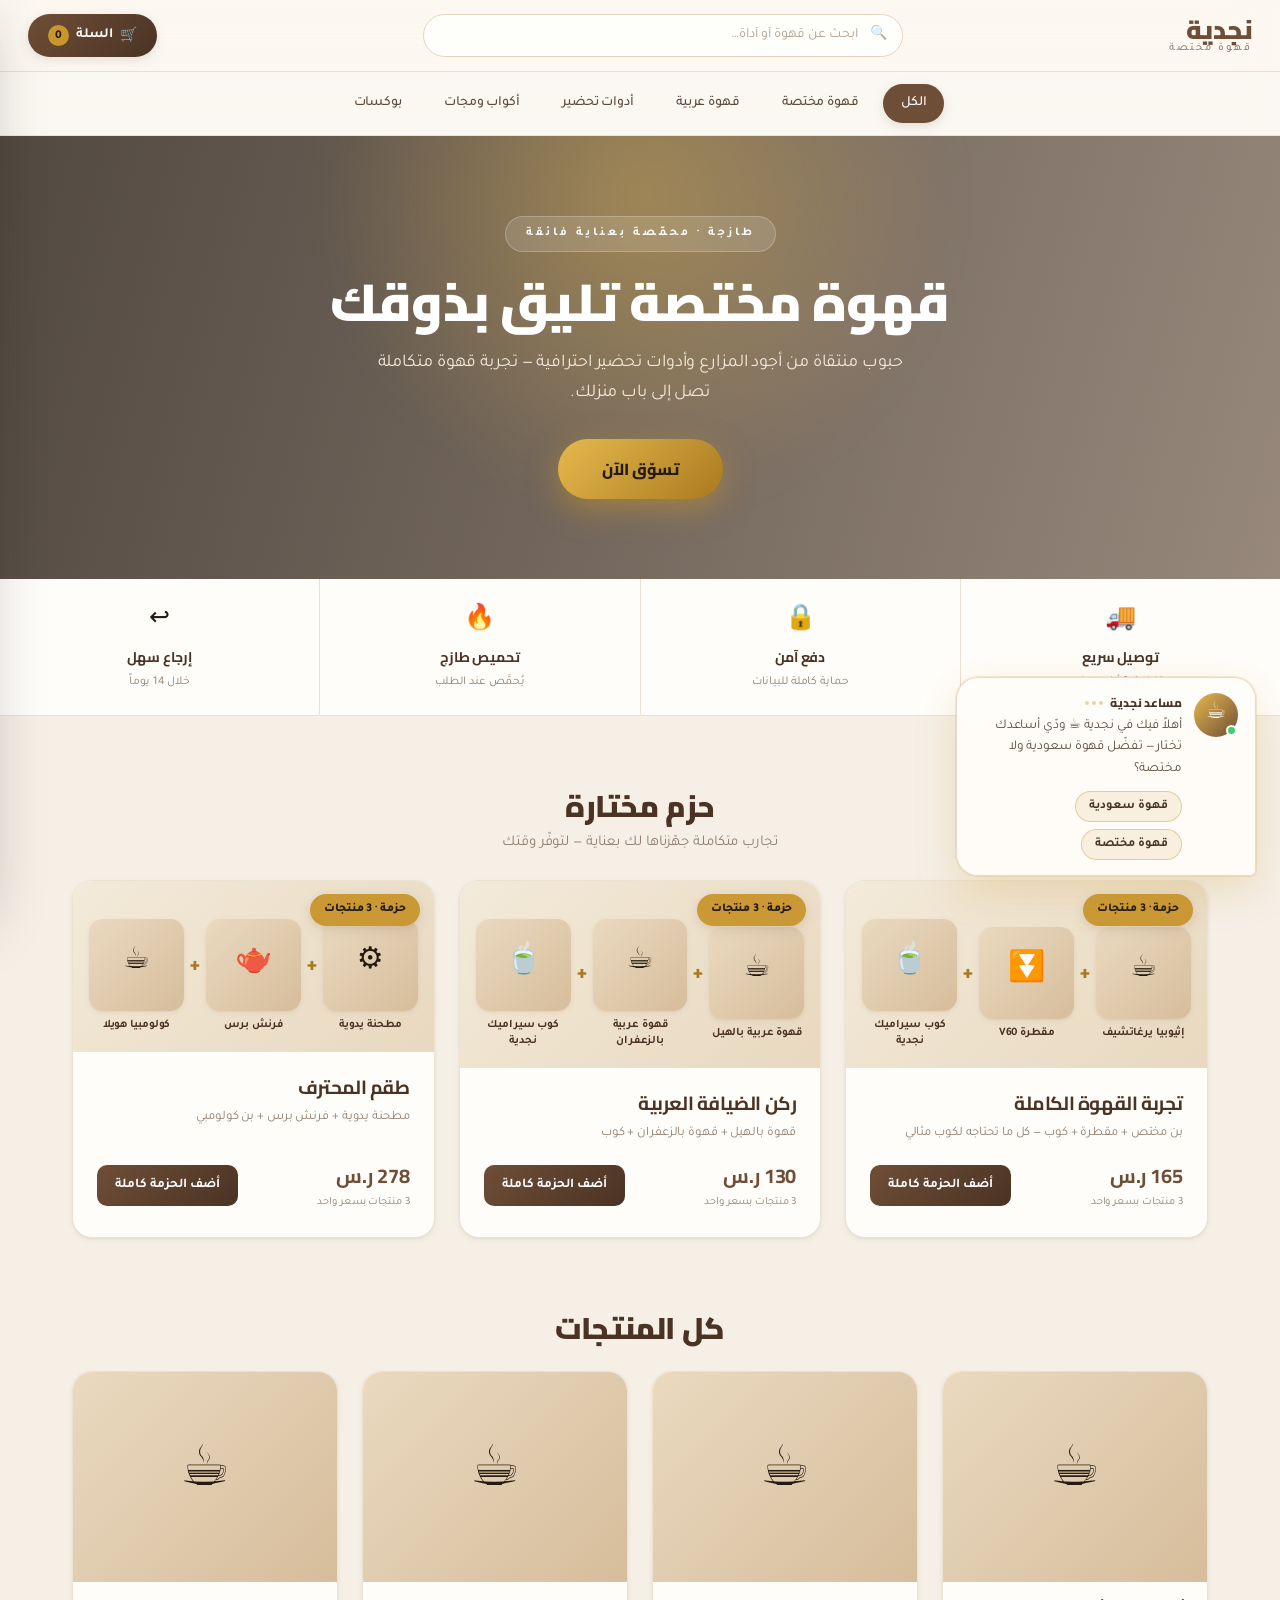
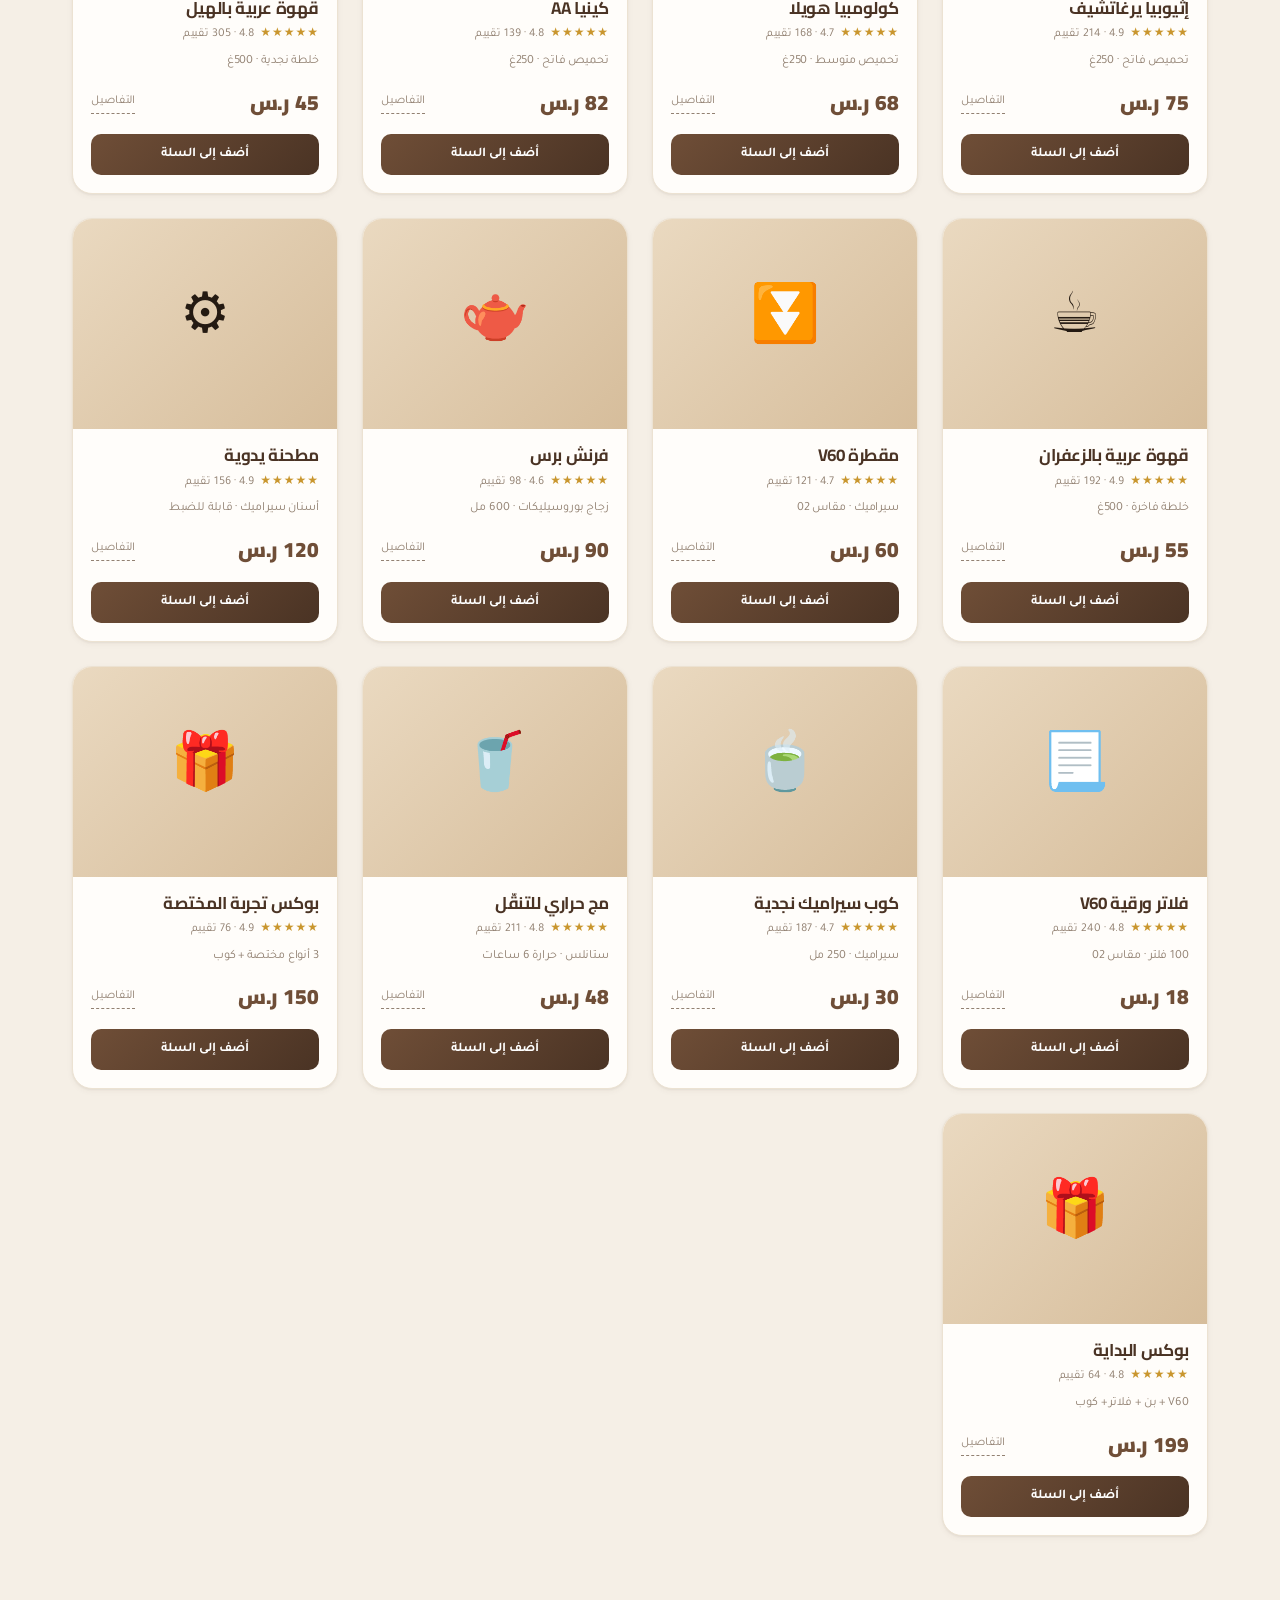
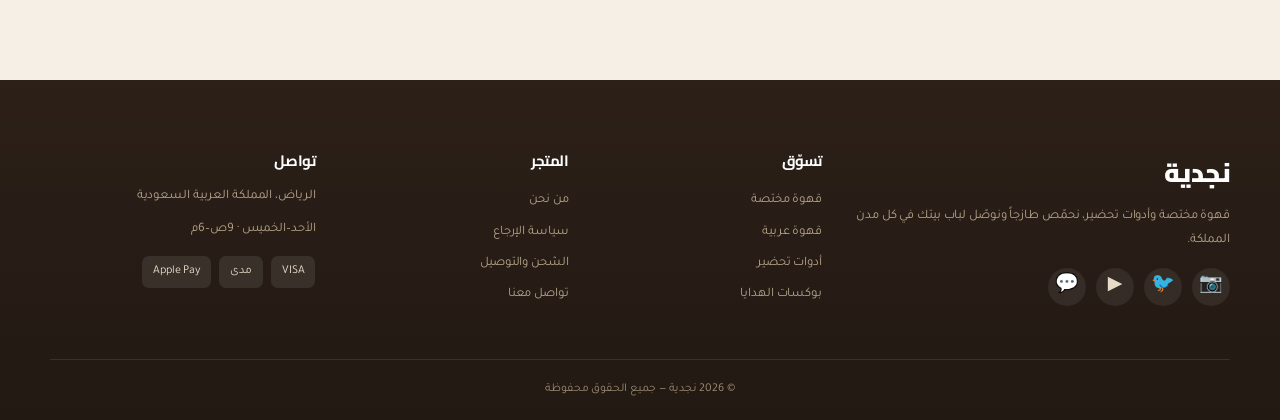
==== commit 7b49ecff: "feat: interactive sales assistant + reward lifecycle + roulette cleanup - Bubble is now an interacti" ====
--- a/index.html
+++ b/index.html
@@ -136,6 +136,7 @@
     <div class="bubble-wrap">
       <span class="bubble-name">مساعد نجدية<i class="bubble-typing" aria-hidden="true"><b></b><b></b><b></b></i></span>
       <div class="bubble-text" id="bubbleText">أهلاً بك في نجدية — هل تحب أن نساعدك في اختيار قهوتك؟</div>
+      <div class="bubble-chips hidden" id="bubbleChips"></div>
     </div>
   </div>
 
--- a/styles.css
+++ b/styles.css
@@ -140,13 +140,23 @@
   overflow:hidden;display:flex;flex-direction:column;box-shadow:var(--sh-1);
   transition:.35s var(--ease)}
 .bundle-card:hover{transform:translateY(-6px);box-shadow:var(--sh-3);border-color:var(--line-2)}
-.bundle-card .bimg{height:188px;position:relative;
-  background:linear-gradient(135deg,#e9d9c2,#d8c0a0);overflow:hidden}
-.bundle-card .bimg img{width:100%;height:100%;object-fit:cover;transition:.6s var(--ease)}
-.bundle-card:hover .bimg img{transform:scale(1.06)}
-.bundle-card .btag{position:absolute;top:14px;right:14px;
+.bundle-strip{position:relative;display:flex;align-items:center;gap:6px;
+  padding:38px 16px 18px;background:linear-gradient(135deg,#f3ead9,#e8d8bf);
+  overflow-x:auto}
+.bundle-card .btag{position:absolute;top:13px;right:14px;
   background:rgba(201,150,46,.95);color:#241a12;font-size:12px;font-weight:800;
-  padding:6px 14px;border-radius:99px;backdrop-filter:blur(4px);box-shadow:var(--sh-2)}
+  padding:6px 14px;border-radius:99px;box-shadow:var(--sh-2);z-index:2}
+.bmini{flex:1 1 0;min-width:84px;text-align:center}
+.bmini-img{height:92px;border-radius:14px;position:relative;overflow:hidden;
+  background:linear-gradient(135deg,#ead9c0,#d6bd9b);display:flex;align-items:center;
+  justify-content:center;font-size:30px;box-shadow:var(--sh-1)}
+.bmini-img img{position:absolute;inset:0;width:100%;height:100%;object-fit:cover;
+  transition:.5s var(--ease)}
+.bundle-card:hover .bmini-img img{transform:scale(1.07)}
+.bmini span{display:block;font-size:11.5px;color:var(--brand-d);font-weight:600;
+  margin-top:7px;line-height:1.4}
+.bplus{flex:0 0 auto;font-size:20px;font-weight:900;color:var(--accent-d);
+  font-style:normal;align-self:center;margin-top:-18px}
 .bundle-body{padding:var(--s5);display:flex;flex-direction:column;flex:1}
 .bundle-body h3{font-size:19px}
 .bundle-body .tg{font-size:13px;color:var(--muted);flex:1;margin:7px 0 14px;line-height:1.7}
@@ -269,19 +279,22 @@
 .lr-state{font-size:12px;color:var(--muted);margin-top:7px}
 
 .smart-bundle{background:linear-gradient(135deg,#fffaf0,#fbf1da);
-  border:1px solid rgba(201,150,46,.3);border-radius:var(--r2);padding:14px;
-  margin-top:8px;display:flex;gap:13px;align-items:center;box-shadow:var(--sh-1)}
-.sb-img{width:76px;height:76px;flex:0 0 76px;border-radius:13px;position:relative;
-  overflow:hidden;background:linear-gradient(135deg,#ead9c0,#d6bd9b);display:flex;
-  align-items:center;justify-content:center;font-size:30px}
-.sb-img img{position:absolute;inset:0;width:100%;height:100%;object-fit:cover}
-.sb-in{flex:1;min-width:0}
-.sb-in h4{font-size:14px;color:var(--brand-d)}
-.sb-in p{font-size:12px;color:var(--muted);margin:5px 0 11px;line-height:1.6}
+  border:1px solid rgba(201,150,46,.3);border-radius:var(--r2);padding:15px;
+  margin-top:8px;box-shadow:var(--sh-1)}
+.smart-bundle h4{font-size:14px;color:var(--brand-d);margin-bottom:12px}
+.sb-strip{display:flex;align-items:flex-start;gap:6px;margin-bottom:13px}
+.sbm{flex:1 1 0;min-width:0;text-align:center}
+.sbm-img{height:70px;border-radius:11px;position:relative;overflow:hidden;
+  background:linear-gradient(135deg,#ead9c0,#d6bd9b);display:flex;align-items:center;
+  justify-content:center;font-size:25px}
+.sbm-img img{position:absolute;inset:0;width:100%;height:100%;object-fit:cover}
+.sbm span{display:block;font-size:11px;color:var(--brand-d);font-weight:600;
+  margin-top:6px;line-height:1.35}
 .sb-btn{width:100%;background:linear-gradient(135deg,var(--gold),var(--accent-d));
-  color:#241a12;border:0;border-radius:11px;padding:11px;font-family:"Cairo",sans-serif;
+  color:#241a12;border:0;border-radius:11px;padding:12px;font-family:"Cairo",sans-serif;
   font-weight:800;cursor:pointer;transition:.25s var(--ease)}
 .sb-btn:hover{transform:translateY(-1px);box-shadow:var(--sh-2)}
+.sb-strip .bplus{margin-top:24px}
 
 /* ===== فقاعة المساعد ===== */
 .ai-bubble{position:fixed;right:24px;bottom:24px;z-index:45;
@@ -308,6 +321,19 @@
 .bubble-typing b:nth-child(3){animation-delay:.36s}
 @keyframes typing{0%,60%,100%{opacity:.3;transform:translateY(0)}30%{opacity:1;transform:translateY(-3px)}}
 .bubble-text{font-size:13.5px;color:var(--ink-2);line-height:1.6}
+.bubble-chips{display:flex;flex-wrap:wrap;gap:7px;margin-top:10px}
+.bubble-chips.hidden{display:none}
+.bchip{font-family:"Tajawal",sans-serif;font-size:12.5px;font-weight:700;
+  color:var(--brand-d);background:rgba(201,150,46,.12);
+  border:1px solid rgba(201,150,46,.4);border-radius:999px;
+  padding:7px 13px;cursor:pointer;transition:.18s var(--ease);
+  animation:chipIn .35s var(--ease) both}
+.bchip:hover{background:linear-gradient(135deg,var(--gold),var(--brand));
+  color:#fff;border-color:transparent;transform:translateY(-2px);
+  box-shadow:0 6px 16px rgba(111,78,55,.28)}
+.bchip:nth-child(2){animation-delay:.07s}
+.bchip:nth-child(3){animation-delay:.14s}
+@keyframes chipIn{from{opacity:0;transform:translateY(6px) scale(.9)}to{opacity:1;transform:translateY(0) scale(1)}}
 
 /* ===== إشعارات ===== */
 .toasts{position:fixed;top:78px;left:20px;z-index:80;display:flex;flex-direction:column;gap:10px}
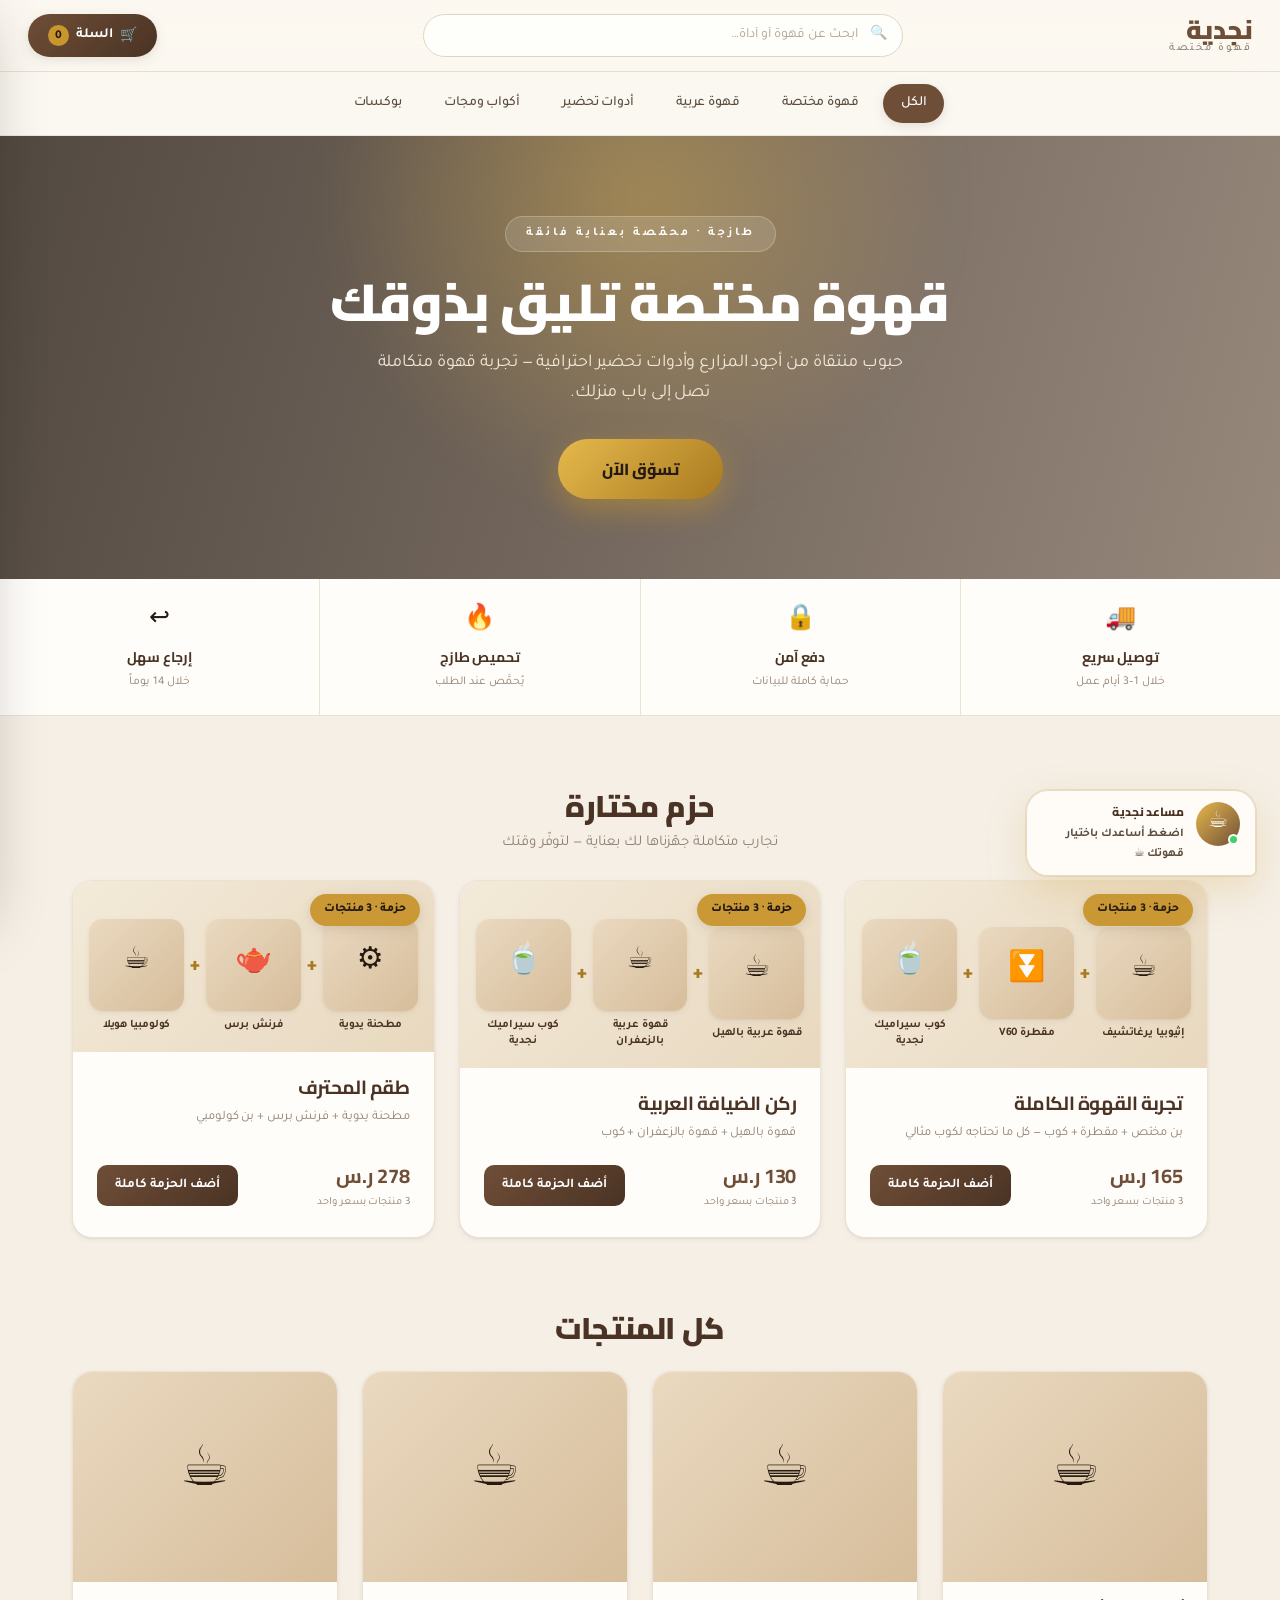
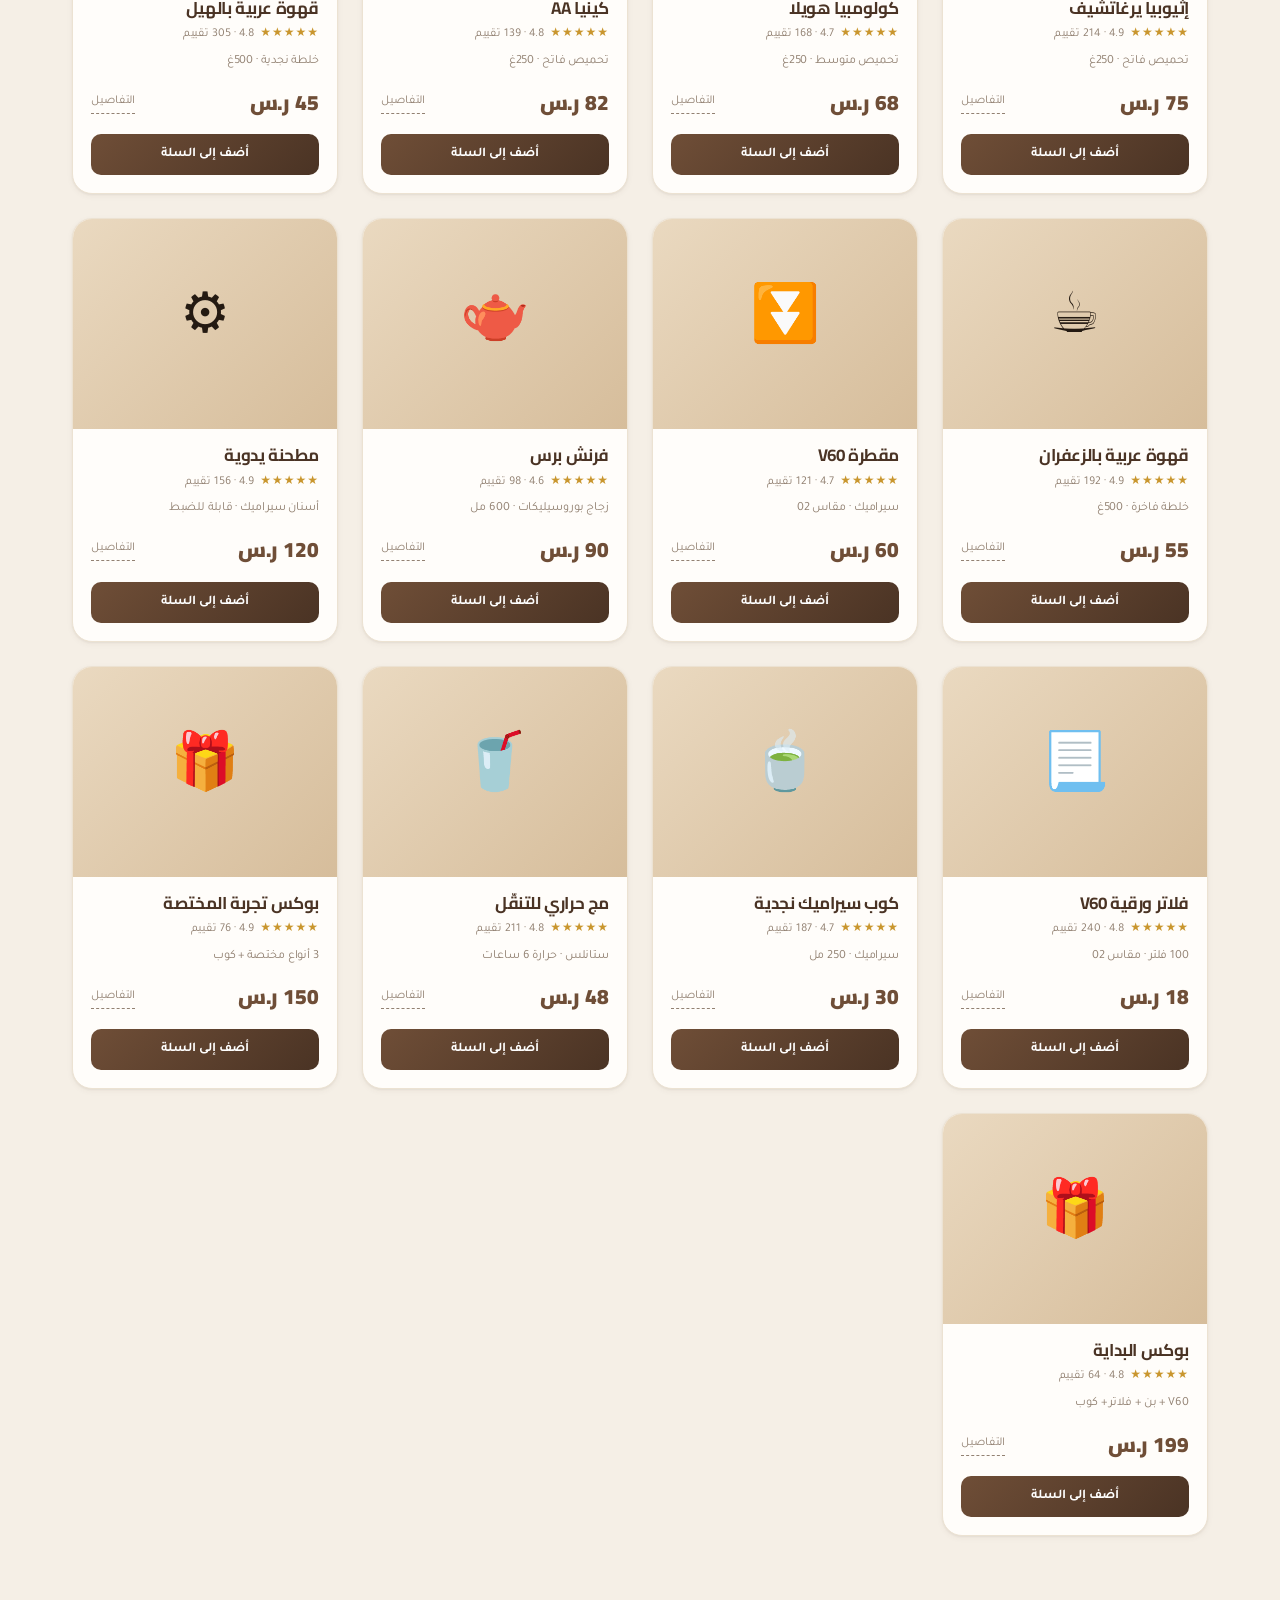
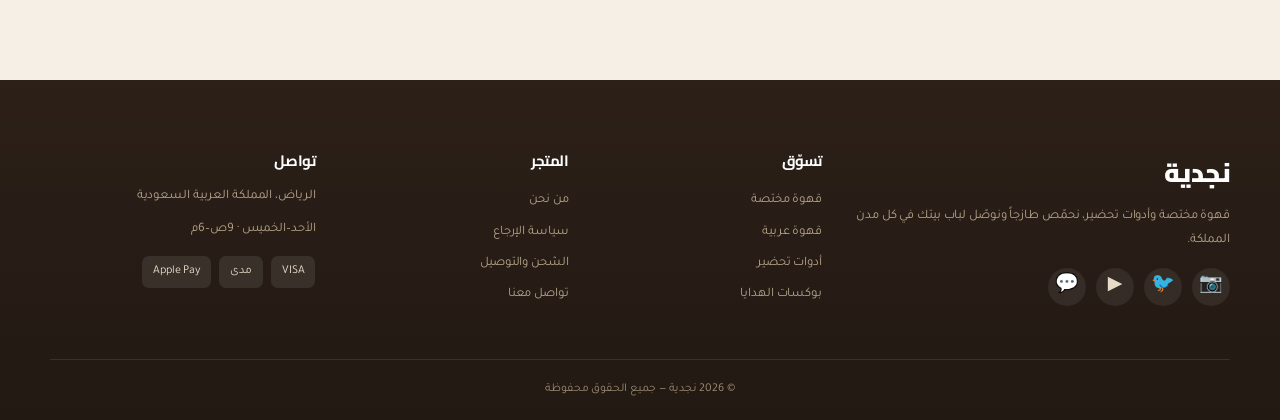
==== commit 51cc64b4: "feat: collapsible bubble, soft suggestion cards, real discount prizes - Roulette prizes finalized: f" ====
--- a/index.html
+++ b/index.html
@@ -131,10 +131,12 @@
   <div id="overlay" class="overlay hidden"></div>
 
   <!-- فقاعة المساعد -->
-  <div id="aiBubble" class="ai-bubble">
+  <div id="aiBubble" class="ai-bubble mini">
     <div class="bubble-avatar">☕<i class="bubble-online" aria-hidden="true"></i></div>
     <div class="bubble-wrap">
-      <span class="bubble-name">مساعد نجدية<i class="bubble-typing" aria-hidden="true"><b></b><b></b><b></b></i></span>
+      <span class="bubble-name">مساعد نجدية<i class="bubble-typing" aria-hidden="true"><b></b><b></b><b></b></i>
+        <button id="bubbleMin" class="bubble-min" aria-label="إخفاء">–</button></span>
+      <span class="bubble-hint">اضغط أساعدك باختيار قهوتك ☕</span>
       <div class="bubble-text" id="bubbleText">أهلاً بك في نجدية — هل تحب أن نساعدك في اختيار قهوتك؟</div>
       <div class="bubble-chips hidden" id="bubbleChips"></div>
     </div>
--- a/styles.css
+++ b/styles.css
@@ -320,20 +320,44 @@
 .bubble-typing b:nth-child(2){animation-delay:.18s}
 .bubble-typing b:nth-child(3){animation-delay:.36s}
 @keyframes typing{0%,60%,100%{opacity:.3;transform:translateY(0)}30%{opacity:1;transform:translateY(-3px)}}
-.bubble-text{font-size:13.5px;color:var(--ink-2);line-height:1.6}
-.bubble-chips{display:flex;flex-wrap:wrap;gap:7px;margin-top:10px}
+.bubble-text{font-size:13px;color:var(--ink-2);line-height:1.6}
+.bubble-hint{display:none;font-size:12px;color:var(--ink-2);font-weight:600}
+.bubble-min{display:inline-flex;align-items:center;justify-content:center;
+  margin-inline-start:auto;width:20px;height:20px;border:none;cursor:pointer;
+  border-radius:50%;background:rgba(111,78,55,.1);color:var(--brand-d);
+  font-size:15px;line-height:1;transition:.15s var(--ease)}
+.bubble-min:hover{background:rgba(111,78,55,.22)}
+
+/* اقتراحات على هيئة بطاقات ناعمة (مساعد بيع لطيف) */
+.bubble-chips{display:flex;flex-direction:column;gap:8px;margin-top:11px}
 .bubble-chips.hidden{display:none}
-.bchip{font-family:"Tajawal",sans-serif;font-size:12.5px;font-weight:700;
-  color:var(--brand-d);background:rgba(201,150,46,.12);
-  border:1px solid rgba(201,150,46,.4);border-radius:999px;
-  padding:7px 13px;cursor:pointer;transition:.18s var(--ease);
+.bchip{display:block;width:100%;text-align:right;
+  font-family:"Tajawal",sans-serif;font-size:13px;font-weight:600;
+  color:var(--brand-d);background:#fff;
+  border:1px solid rgba(224,212,191,.9);border-radius:14px;
+  padding:11px 15px;cursor:pointer;transition:.18s var(--ease);
+  box-shadow:0 2px 8px rgba(111,78,55,.07);
   animation:chipIn .35s var(--ease) both}
-.bchip:hover{background:linear-gradient(135deg,var(--gold),var(--brand));
-  color:#fff;border-color:transparent;transform:translateY(-2px);
-  box-shadow:0 6px 16px rgba(111,78,55,.28)}
-.bchip:nth-child(2){animation-delay:.07s}
-.bchip:nth-child(3){animation-delay:.14s}
-@keyframes chipIn{from{opacity:0;transform:translateY(6px) scale(.9)}to{opacity:1;transform:translateY(0) scale(1)}}
+.bchip:hover{border-color:var(--gold);
+  background:linear-gradient(180deg,#fff,rgba(201,150,46,.07));
+  transform:translateY(-2px);box-shadow:0 8px 20px rgba(111,78,55,.16)}
+.bchip:nth-child(2){animation-delay:.06s}
+.bchip:nth-child(3){animation-delay:.12s}
+.bchip:nth-child(4){animation-delay:.18s}
+@keyframes chipIn{from{opacity:0;transform:translateY(8px)}to{opacity:1;transform:translateY(0)}}
+
+/* الوضع المصغّر — تنفتح بالضغط */
+.ai-bubble.mini{width:auto;max-width:230px;padding:11px 15px;cursor:pointer;
+  animation:bubbleIn .6s var(--ease) both,floaty 4s ease-in-out 1s infinite}
+.ai-bubble.mini .bubble-typing,
+.ai-bubble.mini .bubble-min,
+.ai-bubble.mini .bubble-text,
+.ai-bubble.mini .bubble-chips{display:none}
+.ai-bubble.mini .bubble-hint{display:block}
+.ai-bubble:not(.mini){width:300px}
+.ct-old{color:var(--ink-2);font-weight:600;font-size:13px;opacity:.7;margin-inline-end:6px}
+.ct-save{display:inline-block;margin-inline-start:7px;font-size:11px;font-weight:800;
+  color:#fff;background:var(--good);padding:2px 9px;border-radius:999px}
 
 /* ===== إشعارات ===== */
 .toasts{position:fixed;top:78px;left:20px;z-index:80;display:flex;flex-direction:column;gap:10px}
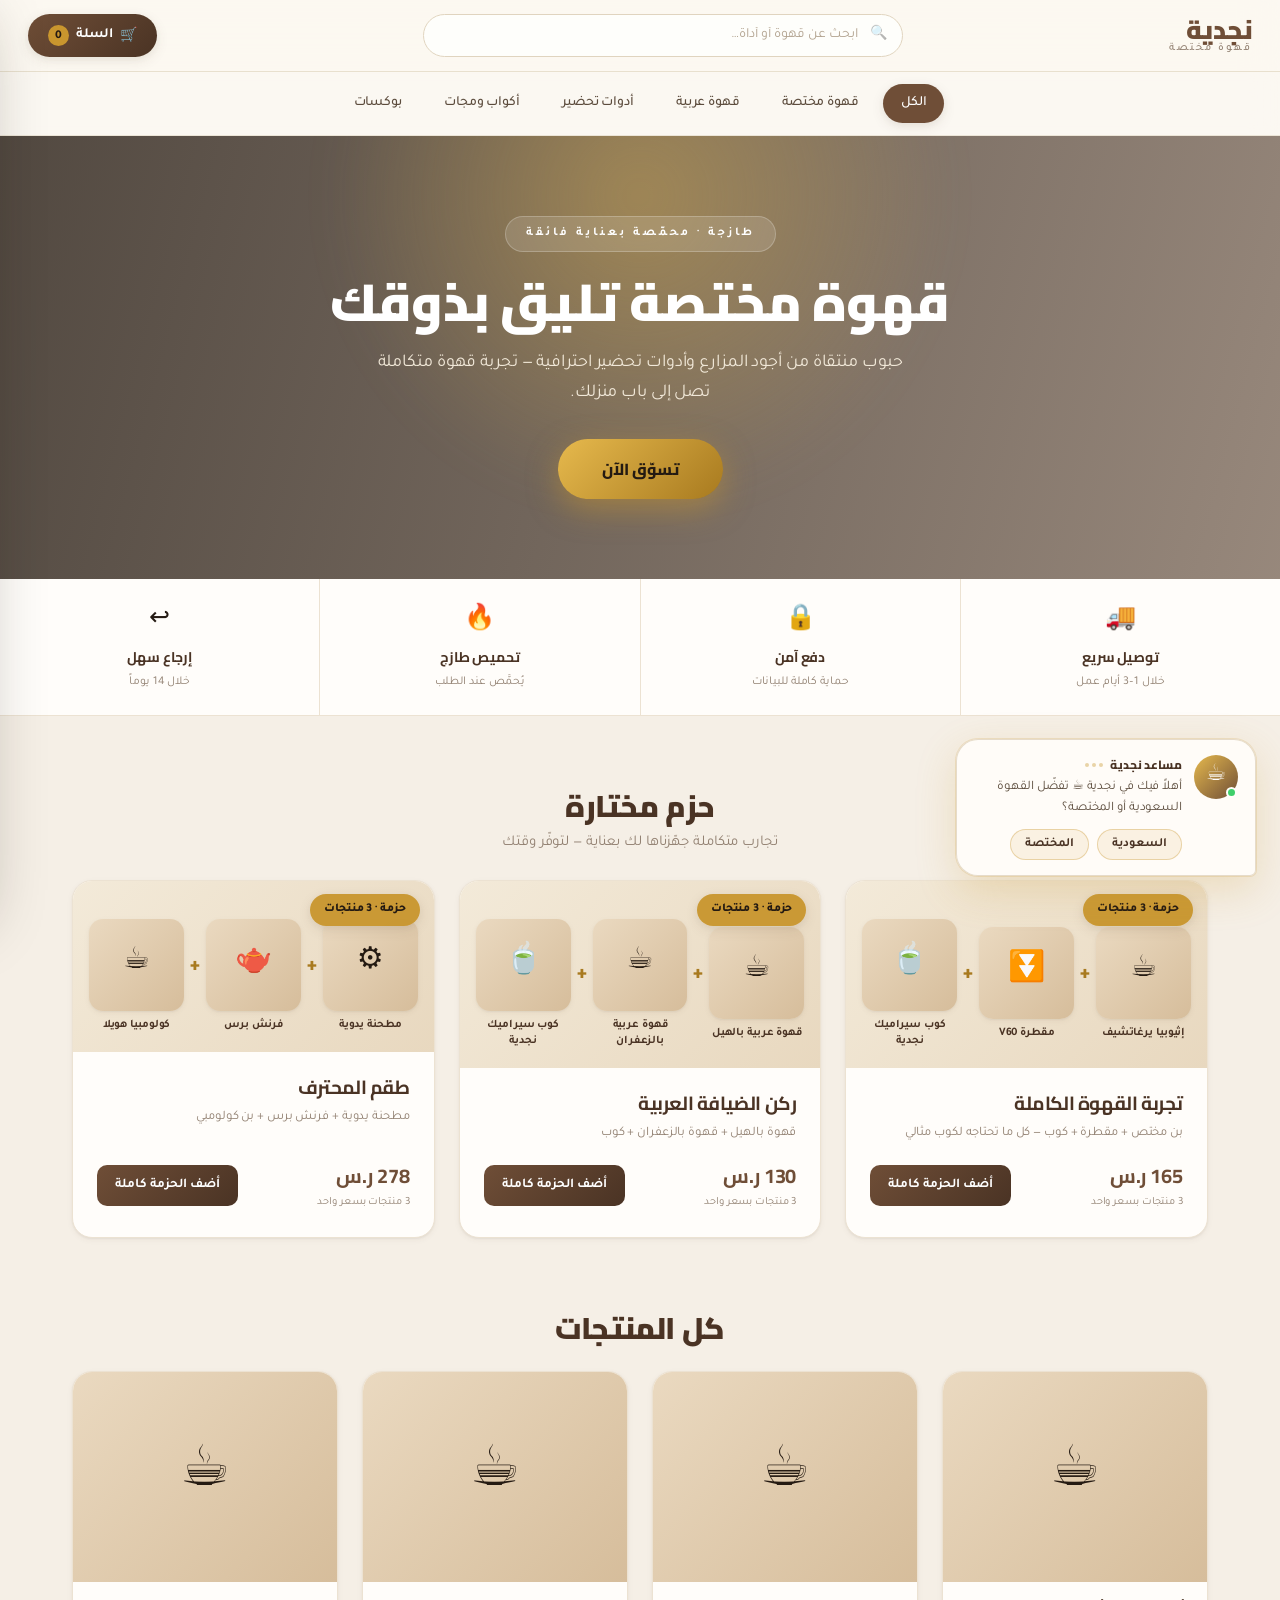
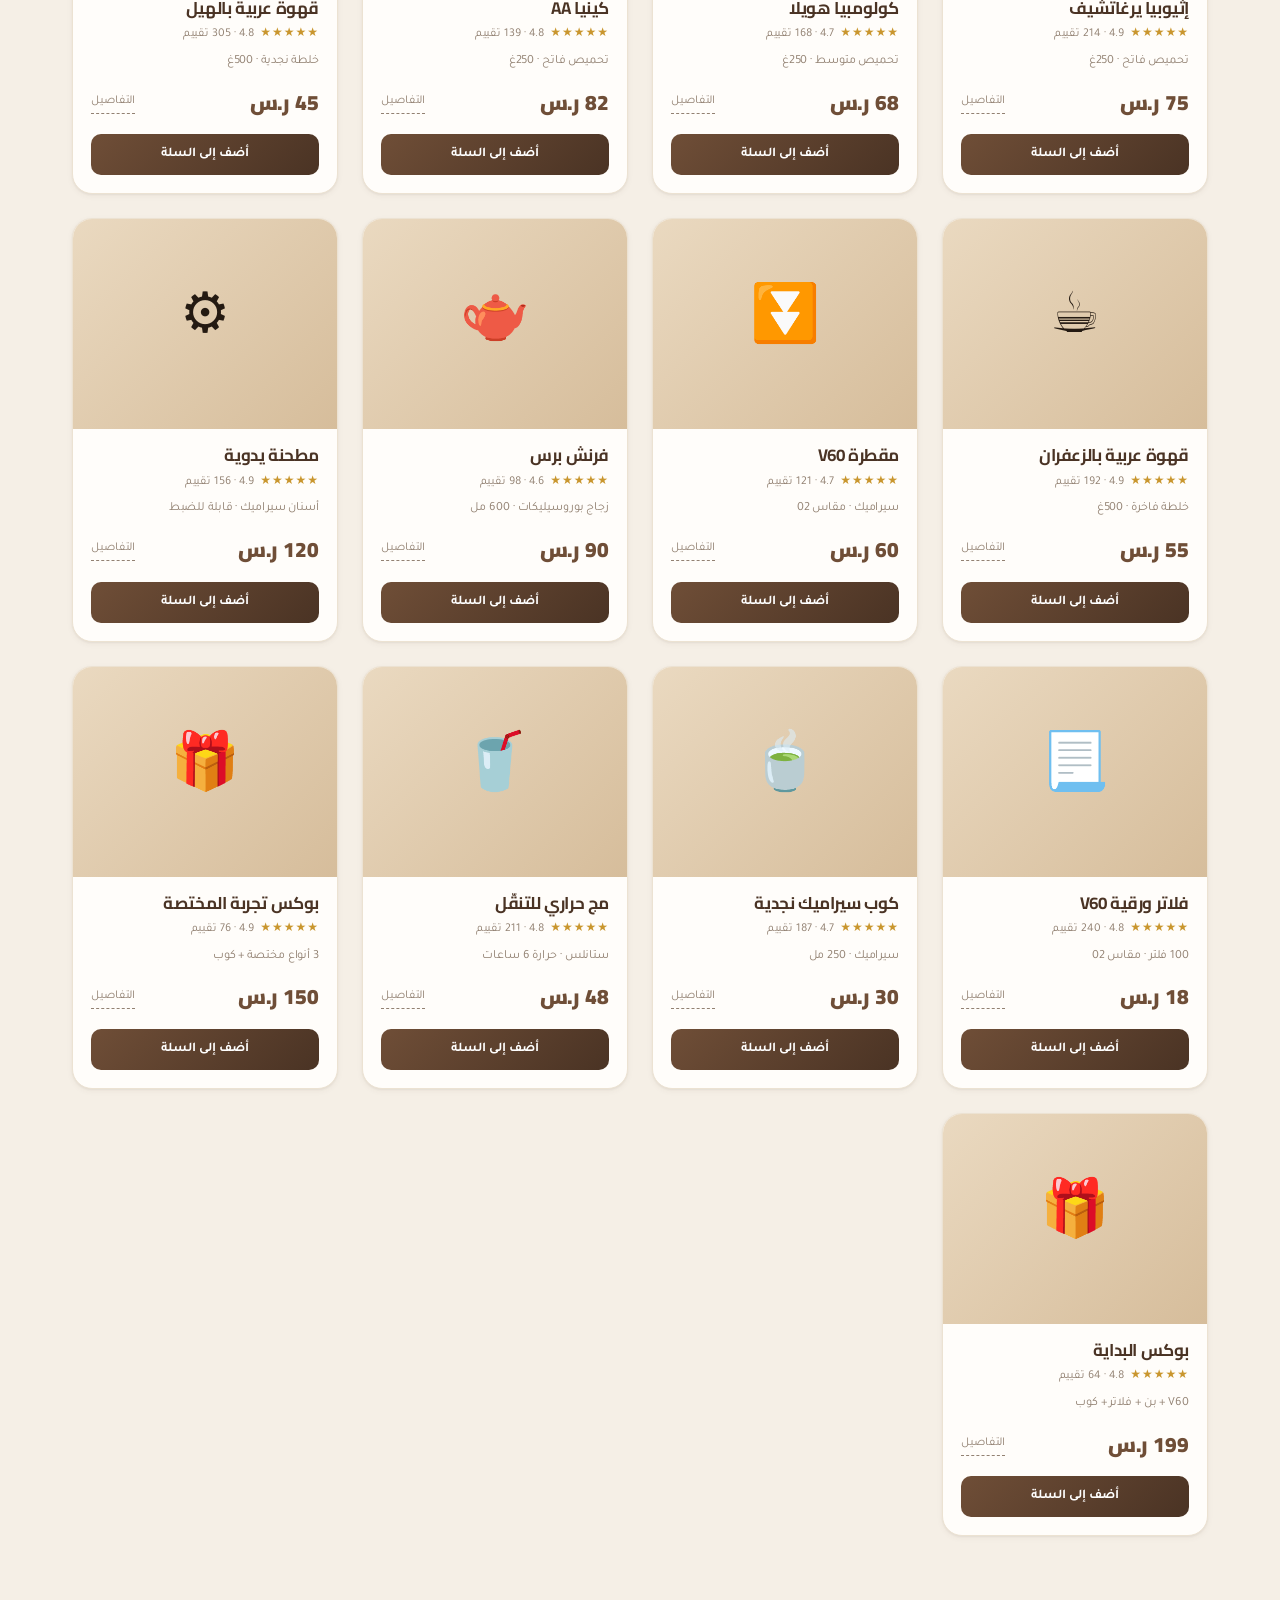
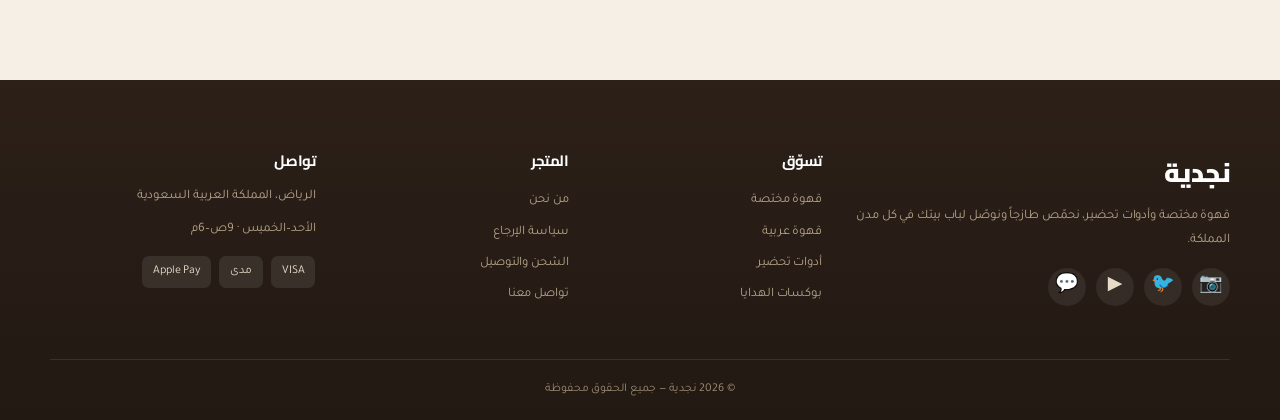
==== commit c015b0a6: "refactor: bubble as lightweight guided sales assistant Replace the chatbot-style topic menu with a s" ====
--- a/index.html
+++ b/index.html
@@ -131,12 +131,10 @@
   <div id="overlay" class="overlay hidden"></div>
 
   <!-- فقاعة المساعد -->
-  <div id="aiBubble" class="ai-bubble mini">
+  <div id="aiBubble" class="ai-bubble">
     <div class="bubble-avatar">☕<i class="bubble-online" aria-hidden="true"></i></div>
     <div class="bubble-wrap">
-      <span class="bubble-name">مساعد نجدية<i class="bubble-typing" aria-hidden="true"><b></b><b></b><b></b></i>
-        <button id="bubbleMin" class="bubble-min" aria-label="إخفاء">–</button></span>
-      <span class="bubble-hint">اضغط أساعدك باختيار قهوتك ☕</span>
+      <span class="bubble-name">مساعد نجدية<i class="bubble-typing" aria-hidden="true"><b></b><b></b><b></b></i></span>
       <div class="bubble-text" id="bubbleText">أهلاً بك في نجدية — هل تحب أن نساعدك في اختيار قهوتك؟</div>
       <div class="bubble-chips hidden" id="bubbleChips"></div>
     </div>
--- a/styles.css
+++ b/styles.css
@@ -321,40 +321,20 @@
 .bubble-typing b:nth-child(3){animation-delay:.36s}
 @keyframes typing{0%,60%,100%{opacity:.3;transform:translateY(0)}30%{opacity:1;transform:translateY(-3px)}}
 .bubble-text{font-size:13px;color:var(--ink-2);line-height:1.6}
-.bubble-hint{display:none;font-size:12px;color:var(--ink-2);font-weight:600}
-.bubble-min{display:inline-flex;align-items:center;justify-content:center;
-  margin-inline-start:auto;width:20px;height:20px;border:none;cursor:pointer;
-  border-radius:50%;background:rgba(111,78,55,.1);color:var(--brand-d);
-  font-size:15px;line-height:1;transition:.15s var(--ease)}
-.bubble-min:hover{background:rgba(111,78,55,.22)}
-
-/* اقتراحات على هيئة بطاقات ناعمة (مساعد بيع لطيف) */
-.bubble-chips{display:flex;flex-direction:column;gap:8px;margin-top:11px}
+
+/* اقتراحات موجَّهة خفيفة — لمسة Premium غير متطفّلة */
+.bubble-chips{display:flex;flex-wrap:wrap;gap:8px;margin-top:10px}
 .bubble-chips.hidden{display:none}
-.bchip{display:block;width:100%;text-align:right;
-  font-family:"Tajawal",sans-serif;font-size:13px;font-weight:600;
-  color:var(--brand-d);background:#fff;
-  border:1px solid rgba(224,212,191,.9);border-radius:14px;
-  padding:11px 15px;cursor:pointer;transition:.18s var(--ease);
-  box-shadow:0 2px 8px rgba(111,78,55,.07);
+.bchip{font-family:"Tajawal",sans-serif;font-size:12.5px;font-weight:700;
+  color:var(--brand-d);background:rgba(201,150,46,.1);
+  border:1px solid rgba(201,150,46,.35);border-radius:999px;
+  padding:7px 14px;cursor:pointer;transition:.2s var(--ease);
   animation:chipIn .35s var(--ease) both}
-.bchip:hover{border-color:var(--gold);
-  background:linear-gradient(180deg,#fff,rgba(201,150,46,.07));
-  transform:translateY(-2px);box-shadow:0 8px 20px rgba(111,78,55,.16)}
-.bchip:nth-child(2){animation-delay:.06s}
-.bchip:nth-child(3){animation-delay:.12s}
-.bchip:nth-child(4){animation-delay:.18s}
-@keyframes chipIn{from{opacity:0;transform:translateY(8px)}to{opacity:1;transform:translateY(0)}}
-
-/* الوضع المصغّر — تنفتح بالضغط */
-.ai-bubble.mini{width:auto;max-width:230px;padding:11px 15px;cursor:pointer;
-  animation:bubbleIn .6s var(--ease) both,floaty 4s ease-in-out 1s infinite}
-.ai-bubble.mini .bubble-typing,
-.ai-bubble.mini .bubble-min,
-.ai-bubble.mini .bubble-text,
-.ai-bubble.mini .bubble-chips{display:none}
-.ai-bubble.mini .bubble-hint{display:block}
-.ai-bubble:not(.mini){width:300px}
+.bchip:hover{background:linear-gradient(135deg,var(--gold),var(--brand));
+  color:#fff;border-color:transparent;transform:translateY(-2px);
+  box-shadow:0 7px 18px rgba(111,78,55,.24)}
+.bchip:nth-child(2){animation-delay:.07s}
+@keyframes chipIn{from{opacity:0;transform:translateY(6px) scale(.92)}to{opacity:1;transform:translateY(0) scale(1)}}
 .ct-old{color:var(--ink-2);font-weight:600;font-size:13px;opacity:.7;margin-inline-end:6px}
 .ct-save{display:inline-block;margin-inline-start:7px;font-size:11px;font-weight:800;
   color:#fff;background:var(--good);padding:2px 9px;border-radius:999px}
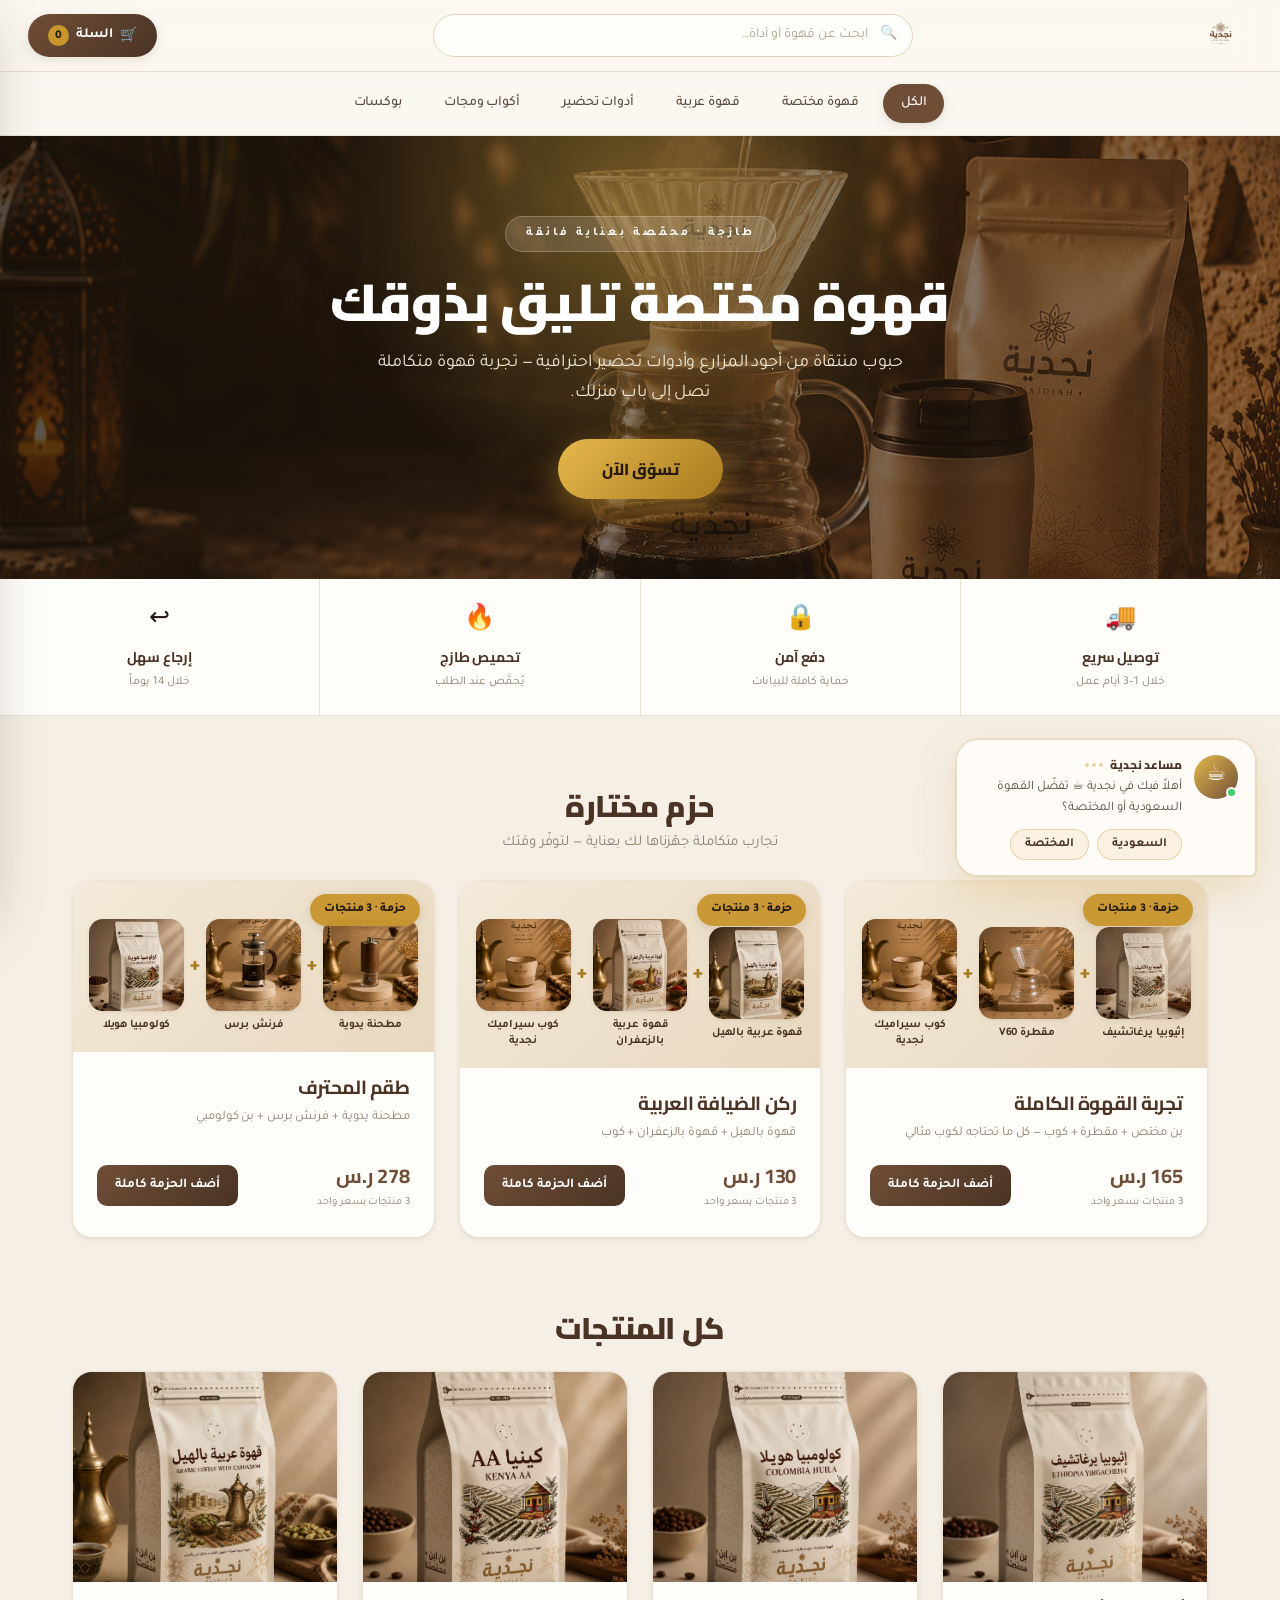
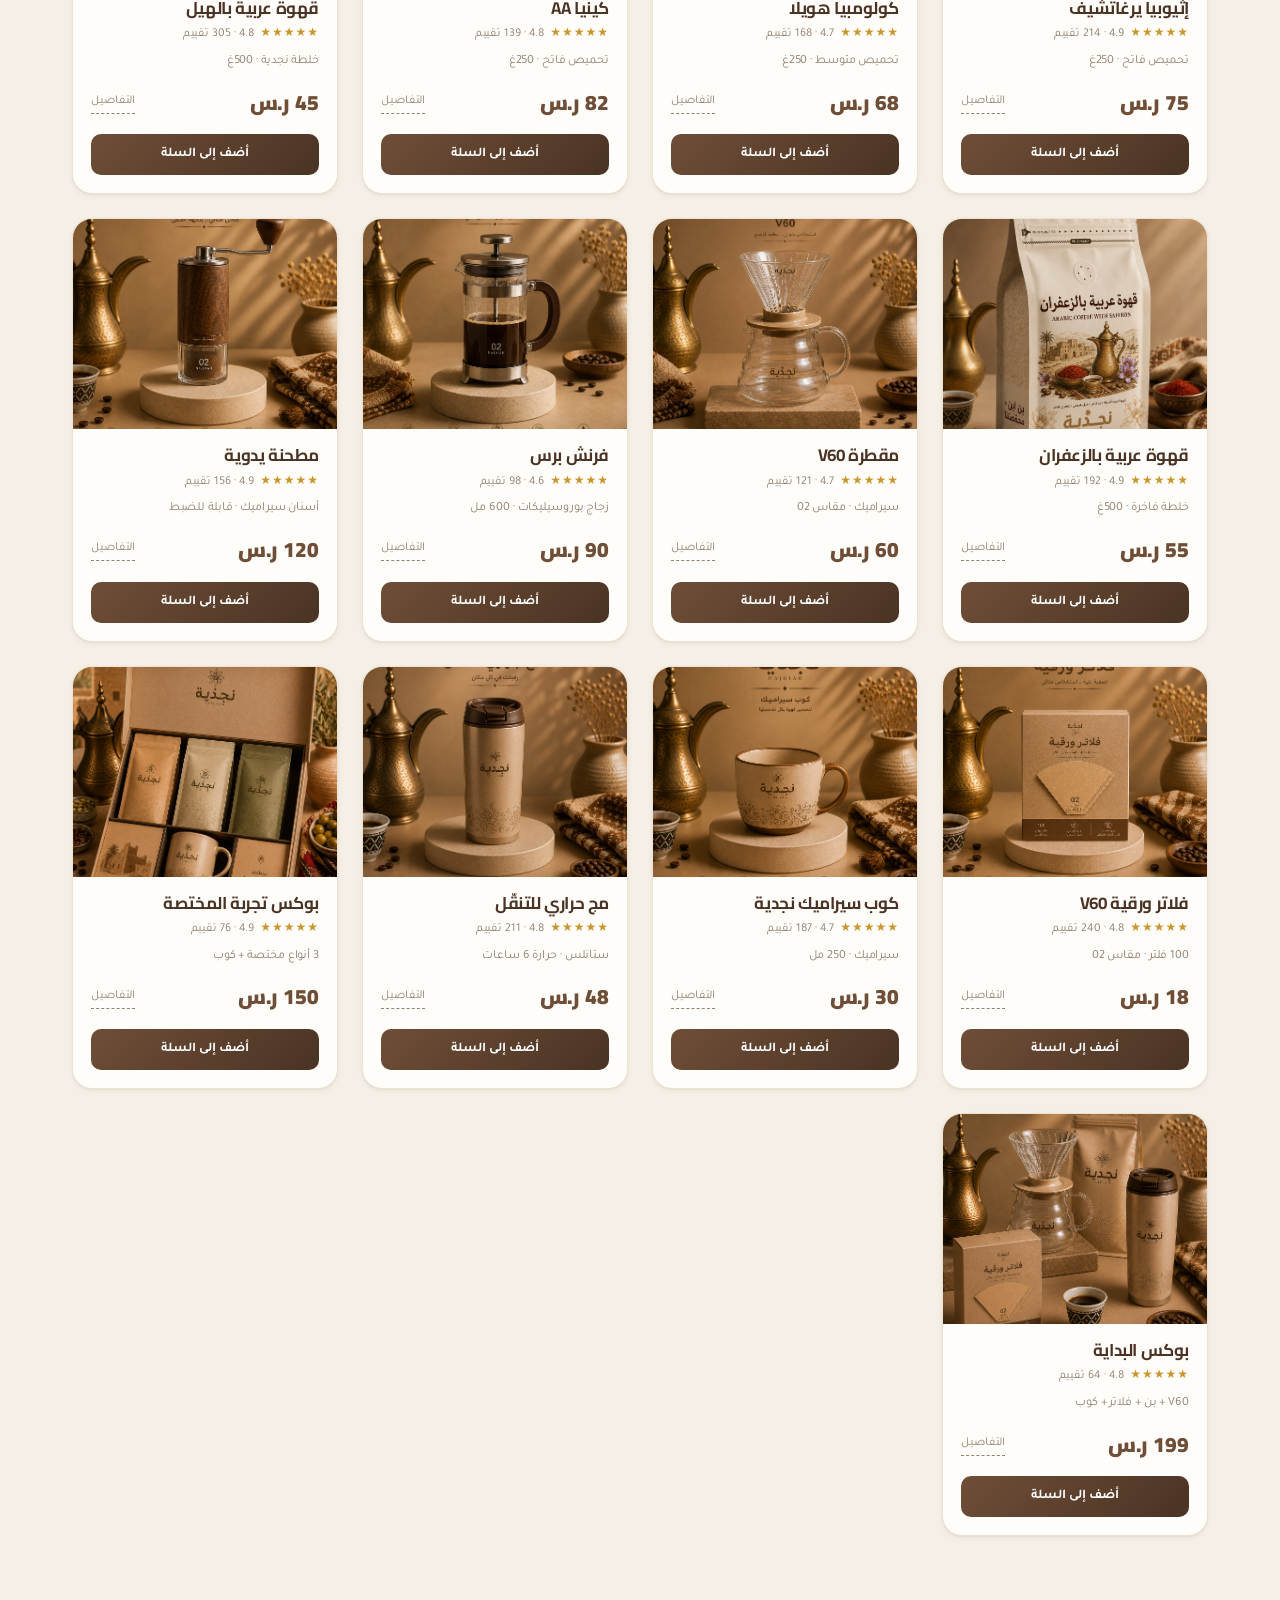
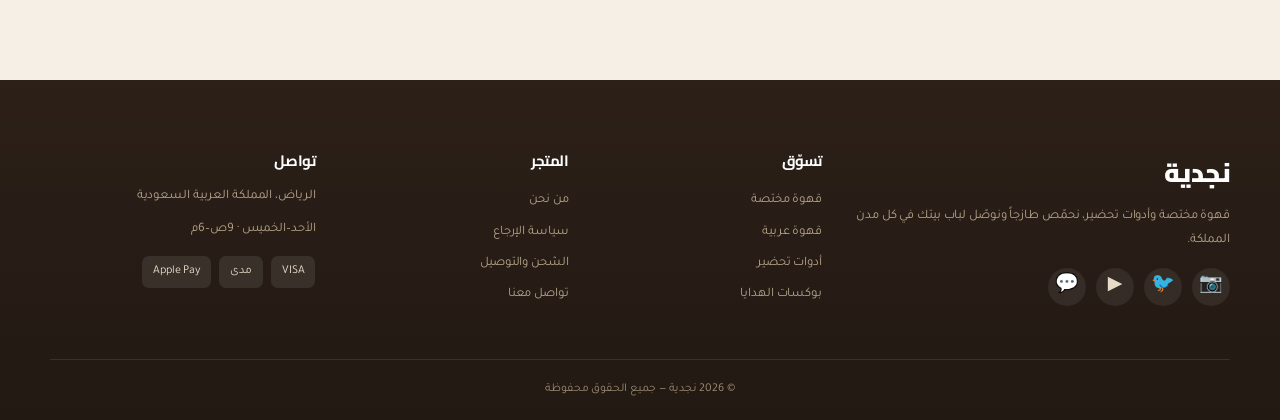
==== commit 34e23dde: "feat: add brand logo and hero background image Replace the text wordmark in the header with the supp" ====
--- a/index.html
+++ b/index.html
@@ -13,8 +13,7 @@
 
   <header class="topbar">
     <div class="brand">
-      <span class="logo">نجدية</span>
-      <span class="logo-sub">قهوة مختصة</span>
+      <img class="brand-logo" src="images/logo.png" alt="نجدية — قهوة مختصة" />
     </div>
     <div class="search">
       <input id="searchInput" type="search" placeholder="ابحث عن قهوة أو أداة…" />
--- a/styles.css
+++ b/styles.css
@@ -29,7 +29,8 @@
 .topbar{position:sticky;top:0;z-index:40;display:flex;align-items:center;gap:var(--s5);
   padding:14px 28px;background:rgba(253,250,245,.82);backdrop-filter:blur(18px) saturate(160%);
   -webkit-backdrop-filter:blur(18px) saturate(160%);border-bottom:1px solid rgba(224,212,191,.7)}
-.brand{display:flex;flex-direction:column;line-height:1.02}
+.brand{display:flex;align-items:center;line-height:1.02}
+.brand-logo{height:42px;width:auto;display:block;object-fit:contain}
 .logo{font-family:"Cairo",sans-serif;font-weight:900;font-size:26px;color:var(--brand);
   letter-spacing:-.5px}
 .logo-sub{font-size:11px;color:var(--muted);font-weight:500;letter-spacing:2px}
@@ -97,8 +98,8 @@
 /* ===== الهيرو ===== */
 .hero{position:relative;min-height:440px;display:flex;align-items:center;
   justify-content:center;overflow:hidden;text-align:center;padding:80px 22px;color:#fff;
-  background:linear-gradient(105deg,rgba(36,26,18,.78),rgba(74,51,36,.55)),
-   url("https://images.unsplash.com/photo-1442512595331-e89e73853f31?auto=format&fit=crop&w=1900&q=80") center/cover}
+  background:linear-gradient(105deg,rgba(28,20,13,.74),rgba(50,34,22,.5)),
+   url("images/hero.png") center/cover}
 .hero-glow{position:absolute;width:680px;height:680px;border-radius:50%;top:-280px;
   left:50%;transform:translateX(-50%);
   background:radial-gradient(circle,rgba(230,185,77,.4),transparent 65%);
